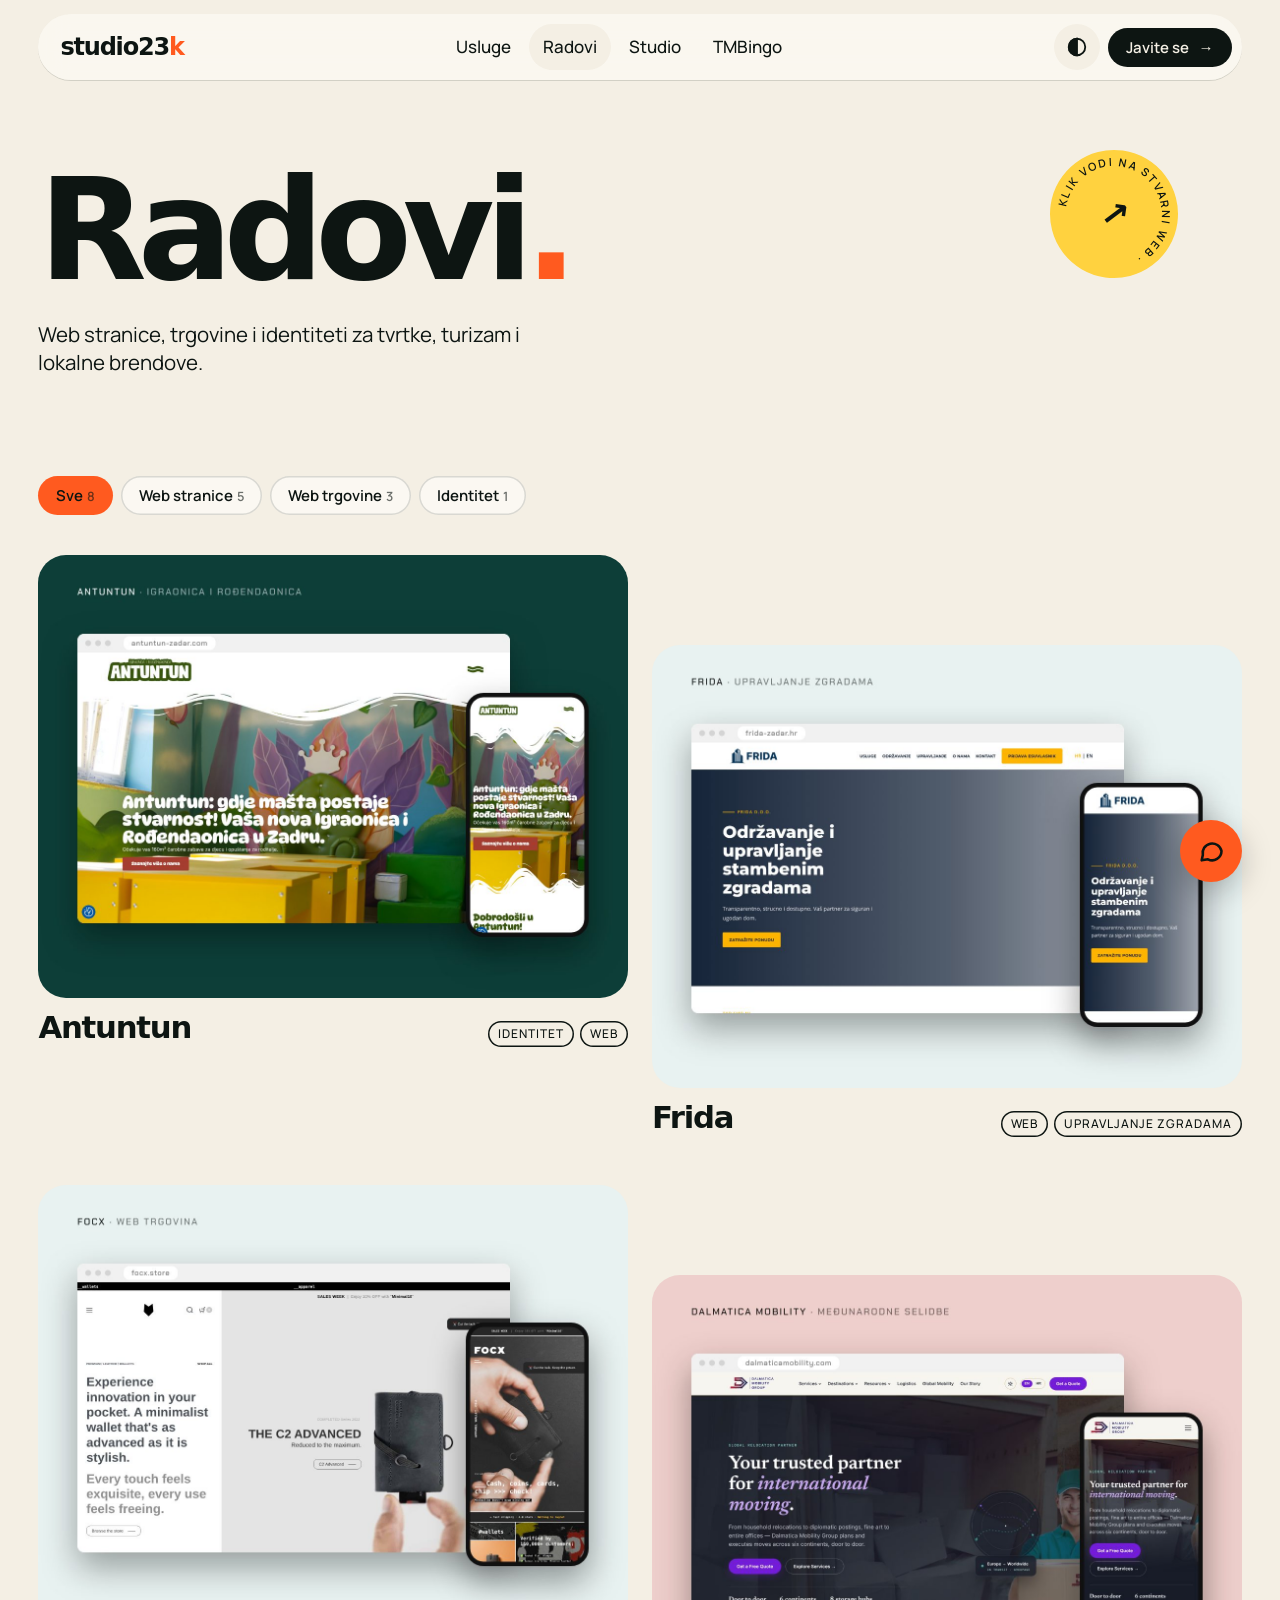
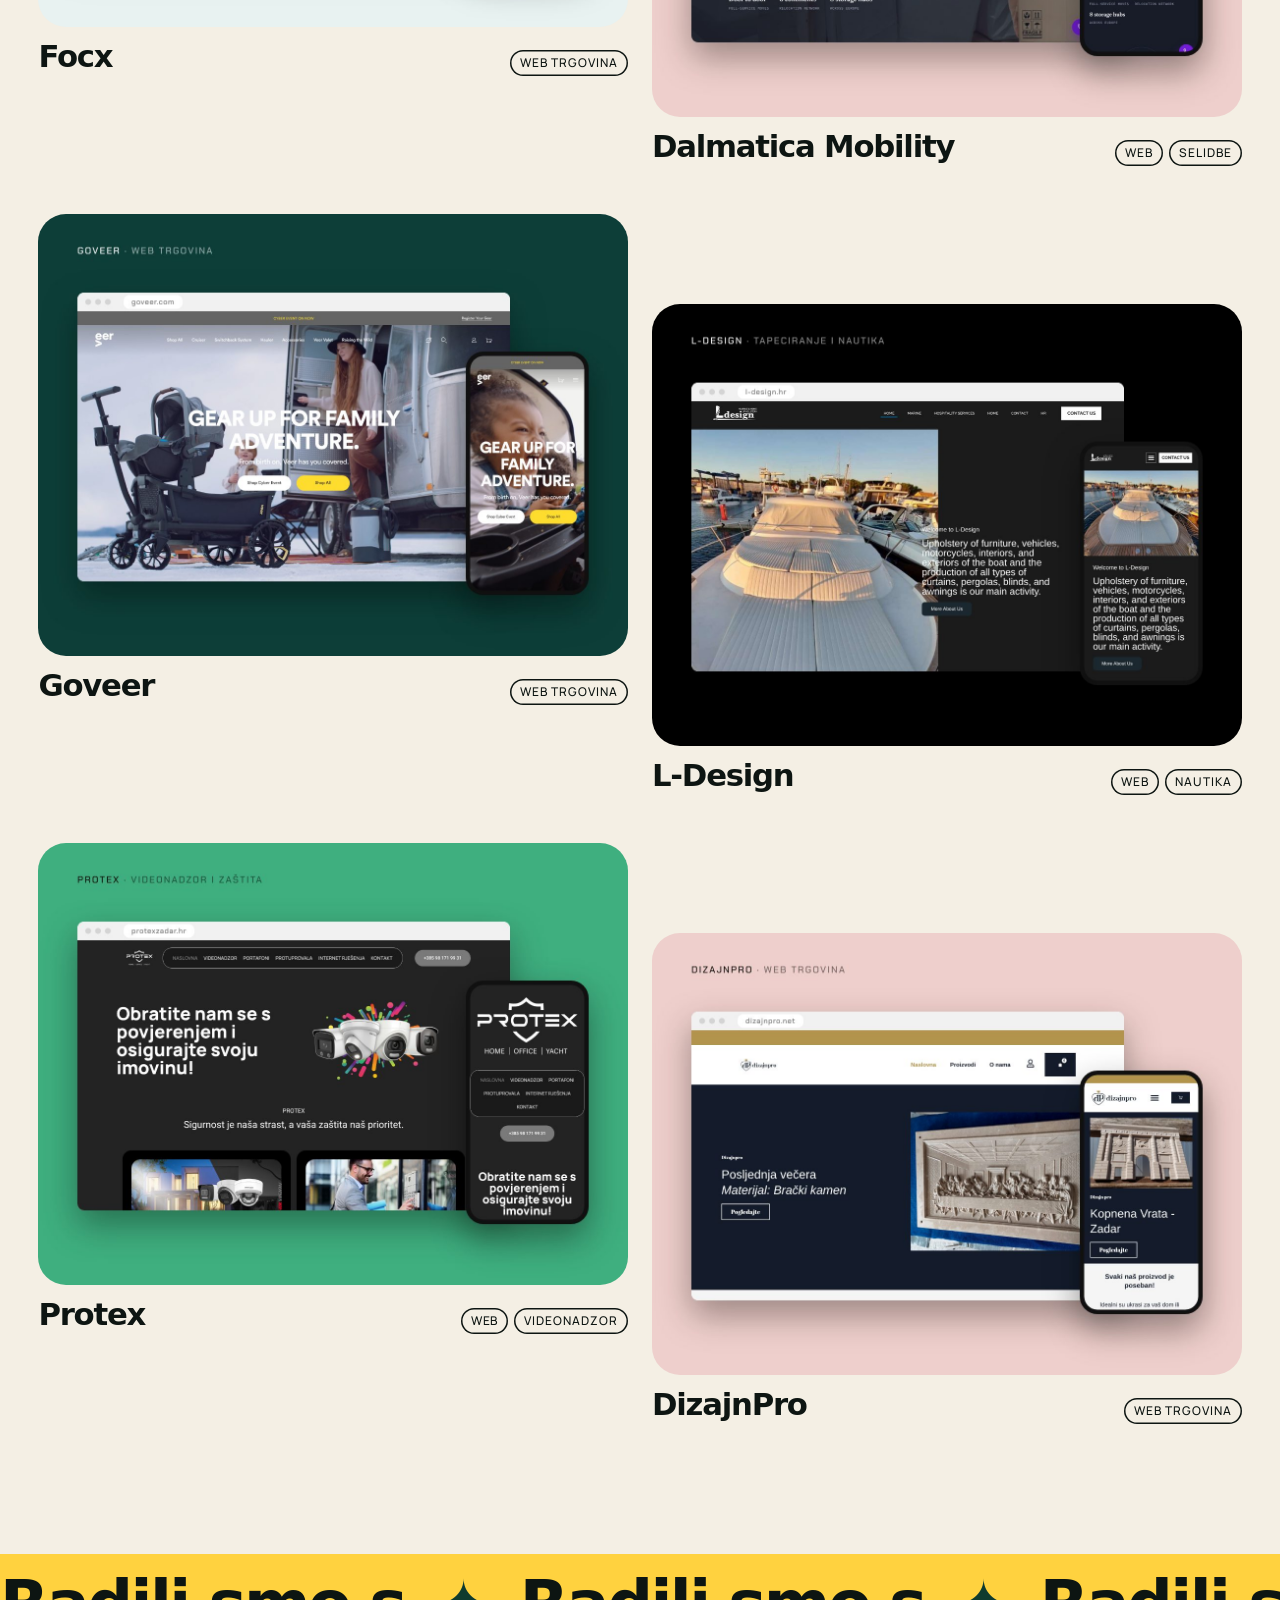
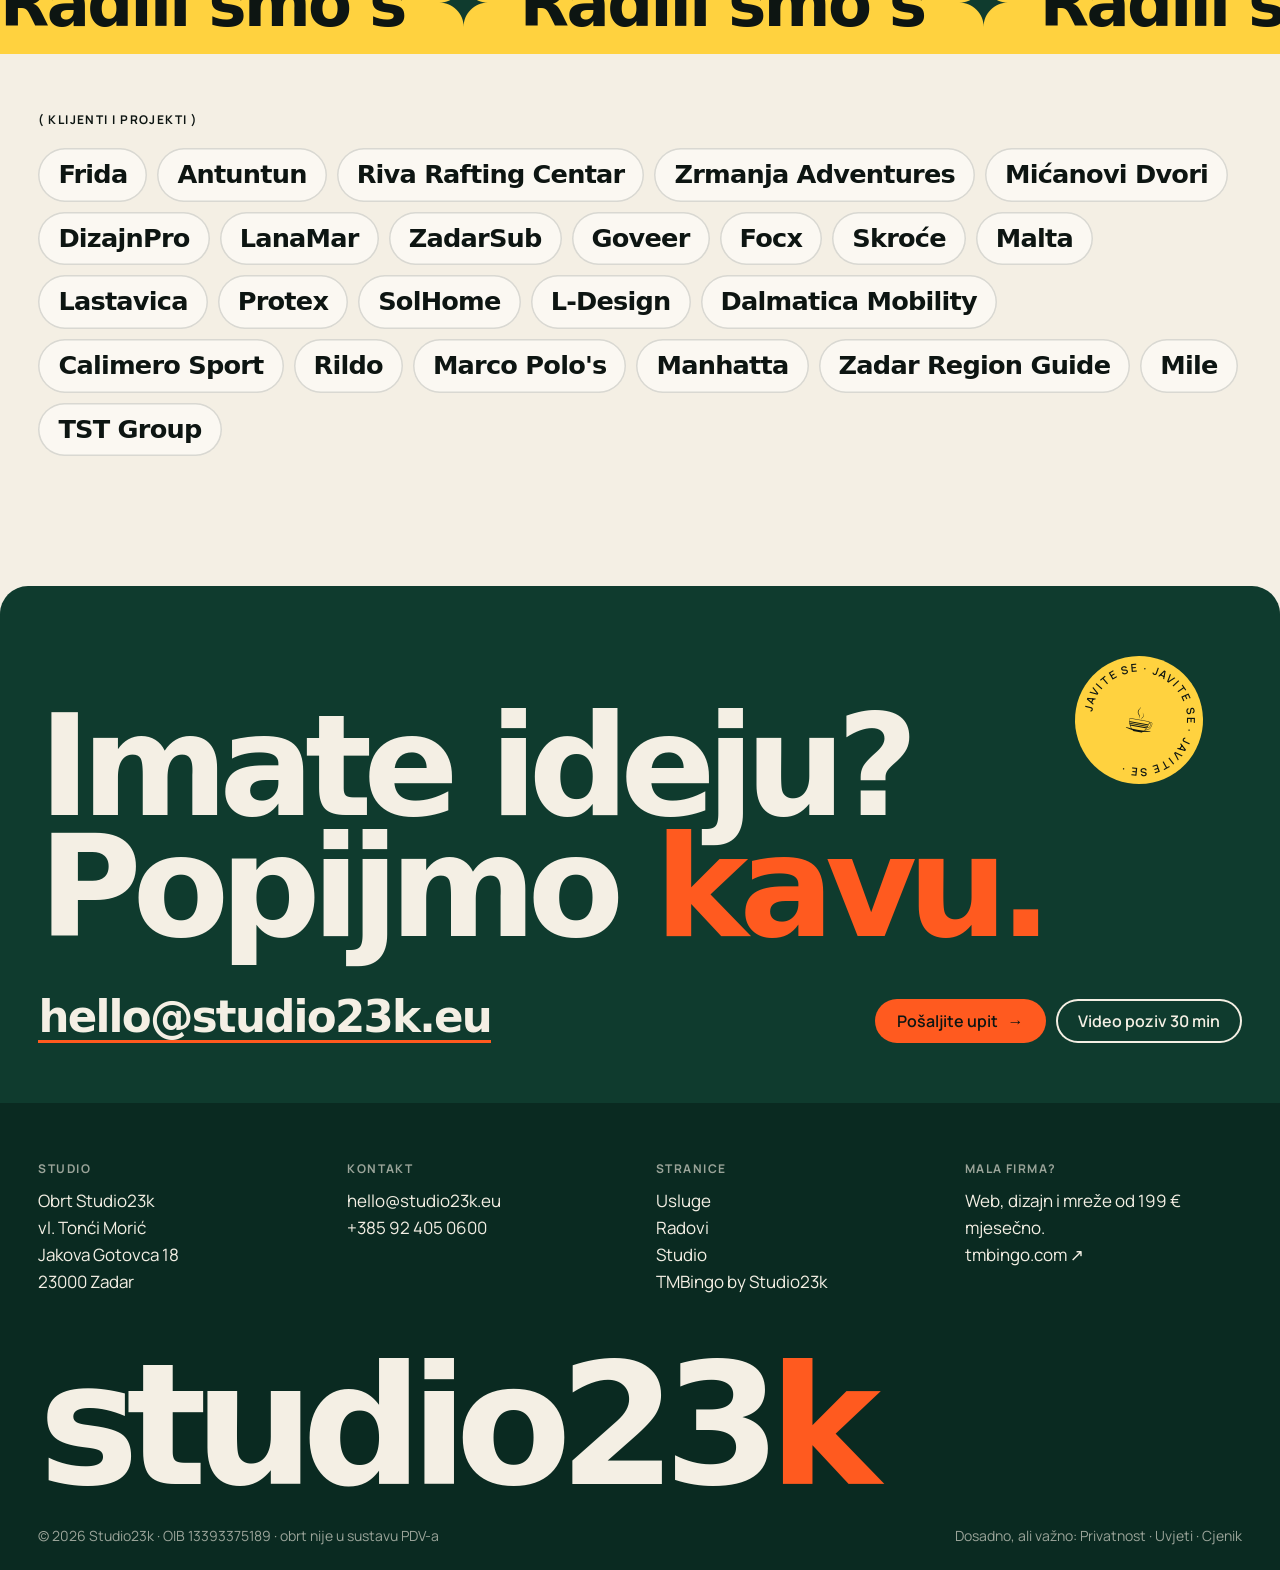
==== radovi/index.html @ f8e04850 "Uvodna zavjesa, svijetla/tamna tema, filteri radova, razigrani pravni linkovi Co-Authored-By: Claude" ====
<!doctype html>
<html lang="hr">
<head>
<meta charset="utf-8">
<meta name="viewport" content="width=device-width, initial-scale=1, viewport-fit=cover">
<title>Radovi · Studio23k, Zadar</title>
<meta name="description" content="Odabrani radovi Studio23k: web stranice, web trgovine i vizualni identiteti za tvrtke i turizam u Zadru i Hrvatskoj.">
<meta name="theme-color" content="#f4efe4">
<link rel="canonical" href="https://studio23k.eu/radovi/">
<meta property="og:type" content="website">
<meta property="og:locale" content="hr_HR">
<meta property="og:site_name" content="Studio23k">
<meta property="og:url" content="https://studio23k.eu/radovi/">
<meta property="og:title" content="Radovi · Studio23k, Zadar">
<meta property="og:description" content="Odabrani radovi Studio23k: web stranice, web trgovine i vizualni identiteti za tvrtke i turizam u Zadru i Hrvatskoj.">
<meta property="og:image" content="https://studio23k.eu/assets/og-image.jpg">
<meta name="twitter:card" content="summary_large_image">
<link rel="icon" type="image/png" href="/assets/favicon.png">
<link rel="apple-touch-icon" href="/assets/apple-touch-icon.png">
<link rel="stylesheet" href="/assets/fonts/fonts.css">
<link rel="stylesheet" href="/assets/studio.css?v=4">
<script>(function(){var d=document.documentElement;try{var s=localStorage.getItem('s23k-tema');if(s)d.dataset.theme=s;if(sessionStorage.getItem('s23k-pre'))d.classList.add('no-pre');sessionStorage.setItem('s23k-pre','1')}catch(e){}})();</script>
<script type="application/ld+json">
{
 "@context": "https://schema.org",
 "@type": "ProfessionalService",
 "@id": "https://studio23k.eu/#studio",
 "name": "Studio23k",
 "slogan": "Kreiramo doživljaj",
 "description": "Kreativni i digitalni studio iz Zadra za veće projekte: web platforme i trgovine po mjeri, web aplikacije, brend identitet, foto i video te kampanje. Paket za male firme je TMBingo by Studio23k.",
 "url": "https://studio23k.eu/",
 "logo": "https://studio23k.eu/assets/apple-touch-icon.png",
 "image": "https://studio23k.eu/assets/og-image.jpg",
 "email": "hello@studio23k.eu",
 "telephone": "+385 92 405 0600",
 "taxID": "13393375189",
 "address": {
  "@type": "PostalAddress",
  "streetAddress": "Jakova Gotovca 18",
  "postalCode": "23000",
  "addressLocality": "Zadar",
  "addressRegion": "Zadarska županija",
  "addressCountry": "HR"
 },
 "areaServed": [
  {
   "@type": "City",
   "name": "Zadar"
  },
  {
   "@type": "Country",
   "name": "Hrvatska"
  }
 ],
 "founder": {
  "@type": "Person",
  "name": "Tonći Morić",
  "jobTitle": "Dizajner i programer"
 },
 "subOrganization": {
  "@type": "ProfessionalService",
  "@id": "https://tmbingo.com/#posao",
  "name": "TMBingo",
  "url": "https://tmbingo.com/"
 },
 "knowsAbout": [
  "izrada web stranica",
  "web trgovine",
  "web aplikacije",
  "brend identitet",
  "grafički dizajn",
  "fotografija proizvoda",
  "video produkcija",
  "SEO",
  "održavanje web stranica"
 ]
}
</script>
</head>
<body>
<div class="pre" id="pre" aria-hidden="true"><i></i><b>studio23<span>k</span></b><i></i></div>
<div class="cur" aria-hidden="true"></div>
<header class="nav">
  <a class="logo" href="/" aria-label="Studio23k, naslovna">studio23<b>k</b></a>
  <nav aria-label="Glavna navigacija"><ul><li><a href="/#usluge">Usluge</a></li><li><a href="/radovi/" aria-current="page">Radovi</a></li><li><a href="/#studio">Studio</a></li><li><a href="/tmbingo/" class="tmb">TMBingo</a></li></ul></nav>
  <div class="end">
    <button class="theme" type="button" id="theme" aria-label="Svijetla ili tamna tema" title="Svijetla / tamna tema"><svg viewBox="0 0 24 24" fill="none" stroke="currentColor" stroke-width="2"><circle cx="12" cy="12" r="9"/><path d="M12 3a9 9 0 0 0 0 18z" fill="currentColor"/></svg></button>
    <a class="pill" href="/#kontakt">Javite se <span class="ar">→</span></a>
    <button class="burger open-menu" type="button" aria-label="Otvori izbornik"><span><i></i><i></i></span></button>
  </div>
</header>
<div class="menu" id="menu" aria-hidden="true">
  <div class="row"><a class="logo" href="/">studio23<b>k</b></a><button class="close" type="button" id="closeMenu">Zatvori</button></div>
  <nav class="links" aria-label="Izbornik"><a href="/#usluge">Usluge</a><a href="/radovi/">Radovi</a><a href="/#studio">Studio</a><a href="/tmbingo/" class="tmb">TMBingo</a><a href="/#kontakt">Kontakt</a></nav>
  <div class="row tag"><span>hello@studio23k.eu</span><span class="dim">Zadar</span></div>
</div>

<main>
<section class="phead">
  <div class="stk round s6" style="rotate:8deg" aria-hidden="true"><svg viewBox="0 0 128 128"><defs><path id="cs6" d="M64,64 m-48,0 a48,48 0 1,1 96,0 a48,48 0 1,1 -96,0"/></defs><text><textPath href="#cs6">klik vodi na stvarni web · </textPath></text></svg><b>↗</b></div>
  <h1>Radovi<span class="o">.</span></h1>
  <p>Web stranice, trgovine i identiteti za tvrtke, turizam i lokalne brendove.</p>
</section>
<section class="work" style="padding-top:20px">
  <div class="filt" role="group" aria-label="Filtriraj radove">
    <button type="button" data-f="" aria-pressed="true">Sve<span>8</span></button>
    <button type="button" data-f="web" aria-pressed="false">Web stranice<span>5</span></button>
    <button type="button" data-f="trgovina" aria-pressed="false">Web trgovine<span>3</span></button>
    <button type="button" data-f="identitet" aria-pressed="false">Identitet<span>1</span></button>
  </div>
  <ul class="grid2" id="radoviGrid">
      <li class="rv" data-cat="identitet web"><a href="https://antuntun-zadar.com/" target="_blank" rel="noopener" data-cur="Pogledaj"><span class="thumb"><img src="/assets/radovi/antuntun.jpg" alt="Web stranica Antuntun na laptopu i mobitelu" width="1200" height="900" loading="lazy"><span class="go">↗</span></span><span class="cap"><h3>Antuntun</h3><span class="chips"><span>Identitet</span><span>Web</span></span></span></a></li>
      <li class="rv" data-cat="web"><a href="https://frida-zadar.hr/" target="_blank" rel="noopener" data-cur="Pogledaj"><span class="thumb"><img src="/assets/radovi/frida.jpg" alt="Web stranica Frida na laptopu i mobitelu" width="1200" height="900" loading="lazy"><span class="go">↗</span></span><span class="cap"><h3>Frida</h3><span class="chips"><span>Web</span><span>Upravljanje zgradama</span></span></span></a></li>
      <li class="rv" data-cat="trgovina"><a href="https://focx.store/" target="_blank" rel="noopener" data-cur="Pogledaj"><span class="thumb"><img src="/assets/radovi/focx.jpg" alt="Web stranica Focx na laptopu i mobitelu" width="1200" height="900" loading="lazy"><span class="go">↗</span></span><span class="cap"><h3>Focx</h3><span class="chips"><span>Web trgovina</span></span></span></a></li>
      <li class="rv" data-cat="web"><a href="https://dalmaticamobility.com/" target="_blank" rel="noopener" data-cur="Pogledaj"><span class="thumb"><img src="/assets/radovi/dalmatica.jpg" alt="Web stranica Dalmatica Mobility na laptopu i mobitelu" width="1200" height="900" loading="lazy"><span class="go">↗</span></span><span class="cap"><h3>Dalmatica Mobility</h3><span class="chips"><span>Web</span><span>Selidbe</span></span></span></a></li>
      <li class="rv" data-cat="trgovina"><a href="https://goveer.com/" target="_blank" rel="noopener" data-cur="Pogledaj"><span class="thumb"><img src="/assets/radovi/goveer.jpg" alt="Web stranica Goveer na laptopu i mobitelu" width="1200" height="900" loading="lazy"><span class="go">↗</span></span><span class="cap"><h3>Goveer</h3><span class="chips"><span>Web trgovina</span></span></span></a></li>
      <li class="rv" data-cat="web"><a href="https://l-design.hr/en/" target="_blank" rel="noopener" data-cur="Pogledaj"><span class="thumb"><img src="/assets/radovi/ldesign.jpg" alt="Web stranica L-Design na laptopu i mobitelu" width="1200" height="900" loading="lazy"><span class="go">↗</span></span><span class="cap"><h3>L-Design</h3><span class="chips"><span>Web</span><span>Nautika</span></span></span></a></li>
      <li class="rv" data-cat="web"><a href="https://protexzadar.hr/" target="_blank" rel="noopener" data-cur="Pogledaj"><span class="thumb"><img src="/assets/radovi/protex.jpg" alt="Web stranica Protex na laptopu i mobitelu" width="1200" height="900" loading="lazy"><span class="go">↗</span></span><span class="cap"><h3>Protex</h3><span class="chips"><span>Web</span><span>Videonadzor</span></span></span></a></li>
      <li class="rv" data-cat="trgovina"><a href="https://dizajnpro.net/" target="_blank" rel="noopener" data-cur="Pogledaj"><span class="thumb"><img src="/assets/radovi/dizajnpro.jpg" alt="Web stranica DizajnPro na laptopu i mobitelu" width="1200" height="900" loading="lazy"><span class="go">↗</span></span><span class="cap"><h3>DizajnPro</h3><span class="chips"><span>Web trgovina</span></span></span></a></li>
  </ul>
</section>
<div class="mq s rev" aria-hidden="true"><div class="tr"><span>Radili smo s<i>✦</i></span><span>Radili smo s<i>✦</i></span><span>Radili smo s<i>✦</i></span><span>Radili smo s<i>✦</i></span><span>Radili smo s<i>✦</i></span><span>Radili smo s<i>✦</i></span><span>Radili smo s<i>✦</i></span><span>Radili smo s<i>✦</i></span></div></div>
<section class="cl"><span class="tag" style="padding-top:60px">( Klijenti i projekti )</span><div class="cloud rv"><span>Frida</span><span>Antuntun</span><span>Riva Rafting Centar</span><span>Zrmanja Adventures</span><span>Mićanovi Dvori</span><span>DizajnPro</span><span>LanaMar</span><span>ZadarSub</span><span>Goveer</span><span>Focx</span><span>Skroće</span><span>Malta</span><span>Lastavica</span><span>Protex</span><span>SolHome</span><span>L-Design</span><span>Dalmatica Mobility</span><span>Calimero Sport</span><span>Rildo</span><span>Marco Polo's</span><span>Manhatta</span><span>Zadar Region Guide</span><span>Mile</span><span>TST Group</span></div></section>
</main>
<section class="cta" id="kontakt">
  <div class="stk round s9" style="rotate:10deg" aria-hidden="true"><svg viewBox="0 0 128 128"><defs><path id="cs9" d="M64,64 m-48,0 a48,48 0 1,1 96,0 a48,48 0 1,1 -96,0"/></defs><text><textPath href="#cs9">javite se · javite se · javite se · </textPath></text></svg><b>☕</b></div>
  <h2 class="rv">Imate ideju?<br>Popijmo <span class="o">kavu.</span></h2>
  <div class="row rv">
    <a class="mail" href="mailto:hello@studio23k.eu?subject=Upit%20za%20projekt" data-cur="Pišite">hello@studio23k.eu</a>
    <div style="display:flex;gap:10px;flex-wrap:wrap"><a class="pill o" href="mailto:hello@studio23k.eu?subject=Upit%20za%20projekt">Pošaljite upit <span class="ar">→</span></a><a class="pill line" href="https://calendar.app.google/jx4eBT3Tn9bsoiSt9" target="_blank" rel="noopener">Video poziv 30 min</a></div>
  </div>
</section>
<footer class="ft">
  <div><span class="tag">Studio</span><p>Obrt Studio23k<br>vl. Tonći Morić<br>Jakova Gotovca 18<br>23000 Zadar</p></div>
  <div><span class="tag">Kontakt</span><p><a href="mailto:hello@studio23k.eu">hello@studio23k.eu</a><br><a href="tel:+385924050600">+385 92 405 0600</a></p></div>
  <div><span class="tag">Stranice</span><ul><li><a href="/#usluge">Usluge</a></li><li><a href="/radovi/">Radovi</a></li><li><a href="/#studio">Studio</a></li><li><a class="g" href="/tmbingo/">TMBingo by Studio23k</a></li></ul></div>
  <div><span class="tag">Mala firma?</span><p>Web, dizajn i mreže od 199 € mjesečno.<br><a class="g" href="https://tmbingo.com/" target="_blank" rel="noopener">tmbingo.com ↗</a></p></div>
  <p class="big" aria-hidden="true">studio23<b>k</b></p>
  <div class="bottom"><span>© 2026 Studio23k · OIB 13393375189 · obrt nije u sustavu PDV-a</span><span>Dosadno, ali važno: <a href="https://tmbingo.com/privatnost.html">Privatnost</a> · <a href="https://tmbingo.com/uvjeti.html">Uvjeti</a> · <a href="https://tmbingo.com/cjenik/">Cjenik</a></span></div>
</footer>

<div class="chat" id="chat">
  <div class="win" role="dialog" aria-label="Poruka Studio23k">
    <div class="top"><i></i><b>Studio23k</b><span class="dim">· Zadar</span></div>
    <div class="msgs"><p class="msg">Bok! 👋</p><p class="msg">Imate projekt na umu ili vam treba nešto manje za firmu?</p></div>
    <div class="opts"><a href="mailto:hello@studio23k.eu?subject=Upit%20za%20projekt">Imam veći projekt</a><a class="g" href="/tmbingo/">Mala sam firma</a><a href="https://calendar.app.google/jx4eBT3Tn9bsoiSt9" target="_blank" rel="noopener">Dogovorimo poziv</a></div>
  </div>
  <button class="btn" type="button" aria-label="Otvori poruke" aria-expanded="false"><svg viewBox="0 0 24 24" fill="none" stroke="currentColor" stroke-width="2.2" stroke-linecap="round" stroke-linejoin="round"><path d="M21 12a8 8 0 0 1-11.6 7.1L4 20l1-4.6A8 8 0 1 1 21 12z"/></svg></button>
</div>

<script src="/assets/js/lenis.min.js"></script>
<script src="/assets/js/studio.js?v=4" defer></script>
</body>
</html>
---- assets/fonts/fonts.css ----
/* Fontovi su na našem serveru (bez slanja IP adrese Googleu). Izvor: Google Fonts, licenca SIL OFL. */
/* Syne 700 latin-ext */
@font-face {
  font-family: 'Syne';
  font-style: normal;
  font-weight: 700;
  font-display: swap;
  src: url(syne-700-latin-ext.woff2) format('woff2');
  unicode-range: U+0100-02BA, U+02BD-02C5, U+02C7-02CC, U+02CE-02D7, U+02DD-02FF, U+0304, U+0308, U+0329, U+1D00-1DBF, U+1E00-1E9F, U+1EF2-1EFF, U+2020, U+20A0-20AB, U+20AD-20C4, U+2113, U+2C60-2C7F, U+A720-A7FF;
}
/* Syne 700 latin */
@font-face {
  font-family: 'Syne';
  font-style: normal;
  font-weight: 700;
  font-display: swap;
  src: url(syne-700-latin.woff2) format('woff2');
  unicode-range: U+0000-00FF, U+0131, U+0152-0153, U+02BB-02BC, U+02C6, U+02DA, U+02DC, U+0304, U+0308, U+0329, U+2000-206F, U+20AC, U+2122, U+2191, U+2193, U+2212, U+2215, U+FEFF, U+FFFD;
}
/* Syne 800 latin-ext */
@font-face {
  font-family: 'Syne';
  font-style: normal;
  font-weight: 800;
  font-display: swap;
  src: url(syne-700-latin-ext.woff2) format('woff2');
  unicode-range: U+0100-02BA, U+02BD-02C5, U+02C7-02CC, U+02CE-02D7, U+02DD-02FF, U+0304, U+0308, U+0329, U+1D00-1DBF, U+1E00-1E9F, U+1EF2-1EFF, U+2020, U+20A0-20AB, U+20AD-20C4, U+2113, U+2C60-2C7F, U+A720-A7FF;
}
/* Syne 800 latin */
@font-face {
  font-family: 'Syne';
  font-style: normal;
  font-weight: 800;
  font-display: swap;
  src: url(syne-700-latin.woff2) format('woff2');
  unicode-range: U+0000-00FF, U+0131, U+0152-0153, U+02BB-02BC, U+02C6, U+02DA, U+02DC, U+0304, U+0308, U+0329, U+2000-206F, U+20AC, U+2122, U+2191, U+2193, U+2212, U+2215, U+FEFF, U+FFFD;
}
/* Manrope (varijabilni 200-800) latin-ext */
@font-face {
  font-family: 'Manrope';
  font-style: normal;
  font-weight: 200 800;
  font-display: swap;
  src: url(manrope-latin-ext-wght-normal.woff2) format('woff2-variations');
  unicode-range: U+0100-02BA, U+02BD-02C5, U+02C7-02CC, U+02CE-02D7, U+02DD-02FF, U+0304, U+0308, U+0329, U+1D00-1DBF, U+1E00-1E9F, U+1EF2-1EFF, U+2020, U+20A0-20AB, U+20AD-20C4, U+2113, U+2C60-2C7F, U+A720-A7FF;
}
/* Manrope (varijabilni 200-800) latin */
@font-face {
  font-family: 'Manrope';
  font-style: normal;
  font-weight: 200 800;
  font-display: swap;
  src: url(manrope-latin-wght-normal.woff2) format('woff2-variations');
  unicode-range: U+0000-00FF, U+0131, U+0152-0153, U+02BB-02BC, U+02C6, U+02DA, U+02DC, U+0304, U+0308, U+0329, U+2000-206F, U+20AC, U+2122, U+2191, U+2193, U+2212, U+2215, U+FEFF, U+FFFD;
}
---- assets/studio.css ----
/* Studio23k v2: razigrana digitalna agencija. Duboka zelena (borovina) + krem + narančasta, velika Syne tipografija,
   naljepnice, trake koje klize, numerirane kartice, zaobljeni oblici. Zelena TMBingo (#3faf7f) samo za paket. */
:root {
  --deep: #0f3b2e;
  --deep-2: #0a2a21;
  --cream: #f4efe4;
  --paper: #fbf8f2;
  --ink: #0d1512;
  --orange: #ff5a1f;
  --sun: #ffd23f;
  --pink: #ffb3c7;
  --sky: #9ad1ff;
  --green: #3faf7f;
  --mute: rgba(13,21,18,.6);
  --mute-d: rgba(244,239,228,.62);
  --line: rgba(13,21,18,.14);
  --line-d: rgba(244,239,228,.2);
  --r: 28px;
  --body: "Manrope", "Helvetica Neue", Arial, system-ui, sans-serif;
  --tech: "Manrope", "Helvetica Neue", Arial, system-ui, sans-serif;
  --mark: "Syne", "Avenir Next", system-ui, sans-serif;
  --gx: max(16px, env(safe-area-inset-left, 0px), 3vw);
  /* teme: svijetla (zadano) i tamna */
  --bg: var(--cream); --fg: var(--ink); --surface: var(--paper); --navbg: rgba(251,248,242,.86); --em: var(--deep);
}
:root[data-theme="dark"] {
  --bg: #0b1f19; --fg: #f4efe4; --surface: #12352b; --navbg: rgba(18,53,43,.88); --em: var(--orange);
  --line: rgba(244,239,228,.16); --mute: rgba(244,239,228,.66);
  color-scheme: dark;
}
* { box-sizing: border-box; }
html, body { margin: 0; overflow-x: clip; }
[hidden] { display: none !important; }
html.lenis, html.lenis body { height: auto; }
.lenis.lenis-smooth { scroll-behavior: auto !important; }
body { background: var(--bg); color: var(--fg); transition: background .4s, color .4s; font: 400 17px/1.5 var(--body); overflow-x: hidden; }
a { color: inherit; text-decoration: none; }
h1, h2, h3, p, ul, ol, figure { margin: 0; padding: 0; }
ul, ol { list-style: none; }
img, video { display: block; max-width: 100%; }
:focus-visible { outline: 3px solid var(--orange); outline-offset: 3px; border-radius: 6px; }
.wrap { padding-inline: var(--gx); }
.tag { font: 700 12px/1 var(--tech); letter-spacing: .12em; text-transform: uppercase; }
.dim { opacity: .62; }

/* Buttons: pill */
.pill { display: inline-flex; align-items: center; gap: 10px; padding: 14px 22px; border-radius: 999px; font: 600 16px/1 var(--body); background: var(--fg); color: var(--bg); border: 0; cursor: pointer; transition: transform .25s cubic-bezier(.3,1.6,.5,1), background .2s; }
.pill:hover { transform: translateY(-2px) rotate(-1.5deg); background: var(--orange); color: var(--ink); }
.pill.o { background: var(--orange); color: var(--ink); }
.pill.o:hover { background: var(--sun); }
.pill.line { background: transparent; color: inherit; box-shadow: inset 0 0 0 2px currentColor; }
.pill.line:hover { background: var(--sun); color: var(--ink); box-shadow: none; }
.pill.g { background: var(--green); color: var(--ink); }
.pill .ar { transition: transform .25s; } .pill:hover .ar { transform: translateX(4px); }

/* Header */
.nav { position: fixed; z-index: 50; top: 14px; left: var(--gx); right: var(--gx); display: flex; align-items: center; justify-content: space-between; gap: 16px; padding: 10px 10px 10px 22px; border-radius: 999px; background: var(--navbg); backdrop-filter: blur(14px); -webkit-backdrop-filter: blur(14px); box-shadow: 0 1px 0 var(--line); transition: transform .4s cubic-bezier(.2,.8,.2,1); }
.nav.hide { transform: translateY(-140%); }
.logo { font: 800 24px/1 var(--mark); letter-spacing: -.05em; display: inline-flex; align-items: baseline; }
.logo b { color: var(--orange); font-weight: 800; }
.nav ul { display: flex; gap: 4px; }
.nav ul a { display: block; padding: 10px 14px; border-radius: 999px; font-weight: 500; transition: background .2s; }
.nav ul a:hover, .nav ul a[aria-current] { background: var(--bg); }
.nav ul a.tmb:hover { background: var(--green); }
.nav .pill { padding: 12px 18px; font-size: 15px; }
.burger { display: none; width: 46px; height: 46px; border-radius: 50%; border: 0; background: var(--fg); color: var(--bg); cursor: pointer; place-items: center; }
.burger span { width: 18px; height: 10px; display: grid; align-content: space-between; }
.burger i { display: block; height: 2px; background: currentColor; border-radius: 2px; }
@media (max-width: 900px) { .nav ul, .nav .pill { display: none; } .burger { display: grid; } }
.menu { position: fixed; inset: 0; z-index: 80; background: var(--deep); color: var(--cream); display: grid; grid-template-rows: auto 1fr auto; padding: 24px var(--gx); clip-path: circle(0% at calc(100% - 40px) 40px); transition: clip-path .7s cubic-bezier(.77,0,.18,1); }
.menu.open { clip-path: circle(150% at calc(100% - 40px) 40px); }
.menu .row { display: flex; justify-content: space-between; align-items: center; }
.menu .close { background: var(--cream); color: var(--ink); border: 0; border-radius: 999px; padding: 12px 18px; font: 600 15px/1 var(--body); cursor: pointer; }
.menu .links { align-self: center; display: grid; gap: 6px; }
.menu .links a { font: 800 clamp(44px, 11vw, 110px)/.95 var(--mark); letter-spacing: -.05em; }
.menu .links a:hover { color: var(--orange); }
.menu .links a.tmb:hover { color: var(--green); }

/* Hero */
.hero { position: relative; min-height: 100svh; padding: 130px var(--gx) 40px; display: grid; align-content: center; overflow: hidden; }
.hero h1 { position: relative; z-index: 2; font: 800 clamp(40px, 12.4vw, 220px)/.86 var(--mark); letter-spacing: -.065em; }
.hero h1 .l { display: block; overflow: hidden; padding-bottom: .04em; }
.hero h1 .l > span { display: inline-block; transform: translateY(105%); animation: up 1s cubic-bezier(.2,.8,.2,1) forwards; }
.hero h1 .l:nth-child(2) > span { animation-delay: .12s; }
.hero h1 .o { color: var(--orange); }
.hero h1 em { font-style: normal; display: inline-block; padding: 0 .12em; border-radius: .35em; background: var(--em); color: var(--cream); transform: rotate(-2deg); }
@keyframes up { to { transform: none; } }
.hero .sub { position: relative; z-index: 2; margin-top: 36px; display: flex; flex-wrap: wrap; gap: 20px 48px; align-items: end; }
.hero .sub p { font-size: clamp(18px, 1.6vw, 24px); line-height: 1.35; max-width: 34ch; }
.hero .sub .acts { display: flex; gap: 10px; flex-wrap: wrap; }
.float { position: absolute; z-index: 1; border-radius: 22px; overflow: hidden; box-shadow: 0 20px 50px rgba(13,21,18,.18); will-change: transform; }
.float img { width: 100%; height: 100%; object-fit: cover; }
.f1 { width: clamp(150px, 17vw, 270px); aspect-ratio: 4/3; top: 15%; right: 8%; rotate: 6deg; }
.f2 { width: clamp(120px, 12vw, 200px); aspect-ratio: 4/3; top: 9%; left: 40%; rotate: -5deg; }
.f3 { width: clamp(130px, 14vw, 230px); aspect-ratio: 4/3; bottom: 4%; right: 3%; rotate: -3deg; }
@media (max-width: 900px) { .f1 { top: 11%; right: -30px; } .f2 { display: none; } .f3 { display: none; } }
.scroll { position: absolute; z-index: 2; left: var(--gx); bottom: 22px; }

/* Stickers */
.stk { position: absolute; z-index: 3; display: inline-grid; place-items: center; text-align: center; font: 700 15px/1.05 var(--mark); letter-spacing: -.02em; color: var(--ink); user-select: none; cursor: grab; transition: rotate .3s cubic-bezier(.3,1.6,.5,1); }
.stk:hover { rotate: 0deg !important; }
.stk.round { width: 128px; height: 128px; border-radius: 50%; background: var(--sun); rotate: -12deg; }
.stk.round svg { position: absolute; inset: 0; width: 100%; height: 100%; animation: spin 14s linear infinite; }
.stk.round svg text { font: 600 11px var(--tech); letter-spacing: .18em; text-transform: uppercase; fill: var(--ink); }
.stk.round b { font: 800 34px/1 var(--mark); letter-spacing: -.06em; }
.stk.tape { padding: 12px 18px; background: var(--pink); border-radius: 12px; rotate: 7deg; box-shadow: 0 6px 0 rgba(13,21,18,.12); }
.stk.star { width: 116px; height: 116px; background: var(--orange); clip-path: polygon(50% 0, 61% 18%, 82% 10%, 82% 32%, 100% 40%, 88% 57%, 98% 77%, 77% 80%, 70% 100%, 52% 88%, 33% 100%, 25% 80%, 3% 78%, 12% 58%, 0 40%, 17% 31%, 17% 10%, 39% 17%); rotate: 10deg; font-size: 14px; padding: 18px; }
@keyframes spin { to { transform: rotate(360deg); } }
.s1 { top: 21%; left: 56%; } .s2 { bottom: 30%; left: 48%; } .s3 { top: 18%; left: 6%; }
@media (max-width: 900px) { .stk.round { width: 100px; height: 100px; } .stk.round b { font-size: 26px; } .s1 { top: auto; bottom: 30%; left: auto; right: 16px; } .s2 { display: none; } .s3 { top: 104px; left: auto; right: 24px; } }

/* Marquee */
.mq { display: block; overflow: hidden; white-space: nowrap; padding-block: 18px; background: var(--ink); color: var(--cream); }
.mq.o { background: var(--orange); color: var(--ink); rotate: -1.5deg; margin-block: -8px; position: relative; z-index: 4; width: 104%; margin-left: -2%; }
.mq.s { background: var(--sun); color: var(--ink); }
.mq .tr { display: inline-flex; gap: 0; animation: mq 26s linear infinite; }
.mq.rev .tr { animation-direction: reverse; }
.mq span { font: 800 clamp(34px, 5vw, 72px)/1 var(--mark); letter-spacing: -.04em; padding-right: .5em; }
.mq span i { font-style: normal; color: var(--orange); padding-left: .5em; }
.mq.o span i, .mq.s span i { color: var(--deep); }
.mq a:hover span { opacity: .8; }
@keyframes mq { to { transform: translateX(-50%); } }

/* Statement */
.stmt { padding: 140px var(--gx); display: grid; grid-template-columns: 1fr 2.2fr; gap: 40px; }
.stmt h2 { font: 700 clamp(30px, 3.8vw, 58px)/1.06 var(--mark); letter-spacing: -.045em; text-wrap: balance; }
.stmt h2 .hl { color: var(--ink); background: linear-gradient(transparent 58%, var(--sun) 58%, var(--sun) 92%, transparent 92%); }
.stmt .ps { grid-column: 2; display: grid; grid-template-columns: 1fr 1fr; gap: 28px; color: var(--mute); max-width: 900px; }
@media (max-width: 900px) { .stmt { grid-template-columns: 1fr; padding-block: 90px; } .stmt .ps { grid-column: 1; grid-template-columns: 1fr; } }

/* Numbered cards (horizontal) */
.deck { background: var(--deep); color: var(--cream); padding: 110px 0 120px; border-radius: var(--r) var(--r) 0 0; }
.deck .hd { padding-inline: var(--gx); display: flex; justify-content: space-between; align-items: end; gap: 20px; margin-bottom: 44px; flex-wrap: wrap; }
.deck .hd h2 { font: 800 clamp(40px, 6vw, 96px)/.9 var(--mark); letter-spacing: -.055em; }
.deck .hd p { color: var(--mute-d); max-width: 32ch; }
.cards { display: flex; gap: 16px; overflow-x: auto; scroll-snap-type: x mandatory; padding: 6px var(--gx) 24px; scrollbar-width: none; cursor: grab; }
.cards::-webkit-scrollbar { display: none; }
.card { flex: 0 0 clamp(260px, 27vw, 380px); min-height: 430px; scroll-snap-align: start; border-radius: var(--r); padding: 24px; display: grid; grid-template-rows: auto 1fr auto; gap: 18px; color: var(--ink); transition: transform .35s cubic-bezier(.3,1.6,.5,1); }
.card:hover { transform: translateY(-6px) rotate(-1deg); }
.card:nth-child(6n+1) { background: var(--cream); } .card:nth-child(6n+2) { background: var(--sun); } .card:nth-child(6n+3) { background: var(--pink); }
.card:nth-child(6n+4) { background: var(--sky); } .card:nth-child(6n+5) { background: var(--orange); } .card:nth-child(6n+6) { background: #c9f2d8; }
.card .n { display: flex; justify-content: space-between; }
.card b { align-self: center; font: 800 clamp(64px, 7vw, 112px)/.85 var(--mark); letter-spacing: -.06em; }
.card b small { display: block; font-size: clamp(18px, 1.5vw, 24px); overflow-wrap: anywhere; letter-spacing: -.03em; margin-top: 10px; }
.card p { font-size: 18px; line-height: 1.3; font-weight: 500; }

/* Services */
.svc { padding: 130px var(--gx); }
.sec-h { display: flex; justify-content: space-between; align-items: end; gap: 20px; margin-bottom: 56px; flex-wrap: wrap; }
.sec-h h2 { font: 800 clamp(44px, 7vw, 120px)/.88 var(--mark); letter-spacing: -.06em; }
.sec-h h2 .o { color: var(--orange); }
.sec-h p { max-width: 34ch; color: var(--mute); }
.svl { border-top: 2px solid var(--fg); }
.svl li { position: relative; display: grid; grid-template-columns: 70px 1.3fr 1fr 40px; gap: 20px; align-items: center; padding: 26px 0; border-bottom: 2px solid var(--fg); transition: padding .3s, background .3s, color .3s; }
.svl li::before { content: ""; position: absolute; inset: 0; background: var(--deep); transform: scaleY(0); transform-origin: bottom; transition: transform .35s cubic-bezier(.2,.8,.2,1); z-index: -1; border-radius: 18px; }
.svl li:hover { color: var(--cream); padding-inline: 20px; }
.svl li:hover::before { transform: none; }
.svl li { isolation: isolate; }
.svl h3 { font: 700 clamp(26px, 3.2vw, 50px)/1 var(--mark); letter-spacing: -.045em; }
.svl p { color: inherit; opacity: .72; }
.svl .ic { width: 40px; height: 40px; border-radius: 50%; background: var(--orange); display: grid; place-items: center; font-weight: 700; transition: transform .3s; }
.svl li:hover .ic { transform: rotate(-45deg); background: var(--sun); color: var(--ink); }
@media (max-width: 800px) { .svl li { grid-template-columns: 44px 1fr; row-gap: 8px; } .svl p { grid-column: 2; } .svl .ic { display: none; } }

/* Video card */
.reel { padding: 0 var(--gx); }
.reel figure { position: relative; border-radius: var(--r); overflow: hidden; aspect-ratio: 16/8; background: var(--deep); }
.reel video, .reel img { width: 100%; height: 100%; object-fit: cover; }
.reel figcaption { position: absolute; left: 20px; bottom: 20px; color: var(--ink); background: var(--cream); padding: 10px 16px; border-radius: 999px; }
@media (max-width: 700px) { .reel figure { aspect-ratio: 4/5; } }

/* Work */
.work { padding: 130px var(--gx); }
.grid2 { display: grid; grid-template-columns: 1fr 1fr; gap: 48px 24px; }
.grid2 li:nth-child(even) { margin-top: 90px; }
.grid2 a { display: grid; gap: 14px; }
.thumb { position: relative; border-radius: var(--r); overflow: hidden; aspect-ratio: 4/3; background: #ddd; }
.thumb img { width: 100%; height: 100%; object-fit: cover; transition: transform 1s cubic-bezier(.2,.8,.2,1); }
.grid2 a:hover img { transform: scale(1.05); }
.thumb .go { position: absolute; right: 16px; bottom: 16px; width: 64px; height: 64px; border-radius: 50%; background: var(--orange); display: grid; place-items: center; font: 700 24px/1 var(--body); transform: scale(0) rotate(-90deg); transition: transform .4s cubic-bezier(.3,1.6,.5,1); }
.grid2 a:hover .go { transform: none; }
.cap { display: flex; justify-content: space-between; gap: 12px; align-items: baseline; }
.cap h3 { font: 700 clamp(24px, 2.4vw, 36px)/1 var(--mark); letter-spacing: -.04em; }
.chips { display: flex; flex-wrap: wrap; gap: 6px; }
.chips span { font: 500 12px/1 var(--tech); letter-spacing: .08em; text-transform: uppercase; padding: 7px 10px; border-radius: 999px; box-shadow: inset 0 0 0 1.5px currentColor; }
.more { margin-top: 70px; display: flex; justify-content: center; }
@media (max-width: 800px) { .grid2 { grid-template-columns: 1fr; } .grid2 li:nth-child(even) { margin-top: 0; } }

/* Clients cloud */
.cl { padding: 0 var(--gx) 130px; }
.cl .tag { display: block; margin-bottom: 22px; }
.cloud { display: flex; flex-wrap: wrap; gap: 10px; }
.cloud span { font: 700 clamp(18px, 2vw, 28px)/1 var(--mark); letter-spacing: -.03em; padding: 14px 20px; border-radius: 999px; background: var(--surface); box-shadow: inset 0 0 0 1.5px var(--line); transition: transform .3s cubic-bezier(.3,1.6,.5,1), background .2s; }
.cloud span:hover { color: var(--ink); background: var(--sun); transform: rotate(-4deg) scale(1.05); }

/* Two ways */
.ways { padding: 0 var(--gx) 130px; display: grid; grid-template-columns: 1fr 1fr; gap: 16px; }
.way { position: relative; border-radius: var(--r); padding: clamp(24px, 3vw, 44px); min-height: 560px; display: grid; grid-template-rows: auto auto 1fr auto; gap: 22px; overflow: hidden; }
.way.s23 { background: var(--ink); color: var(--cream); }
.way.tmb { background: var(--green); color: var(--ink); }
.way h3 { font: 800 clamp(40px, 4.6vw, 76px)/.9 var(--mark); letter-spacing: -.055em; }
.way ul { display: grid; gap: 8px; align-self: start; }
.way li { display: flex; gap: 10px; font-size: 18px; } .way li::before { content: "✦"; color: var(--orange); }
.way.tmb li::before { color: var(--ink); }
.way .pr { font: 800 clamp(44px, 4vw, 64px)/.9 var(--mark); letter-spacing: -.05em; }
.way .pr small { display: block; font: 500 13px/1.4 var(--tech); letter-spacing: .08em; text-transform: uppercase; margin-top: 10px; opacity: .75; }
.way .acts { display: flex; flex-wrap: wrap; gap: 10px; margin-top: 22px; }
.way .stk { top: 26px; right: 26px; }
@media (max-width: 900px) { .ways { grid-template-columns: 1fr; } .way { min-height: 0; } .way .stk { position: static; justify-self: start; } }

/* FAQ */
.faq { padding: 0 var(--gx) 130px; display: grid; grid-template-columns: 1fr 1.6fr; gap: 40px; }
.faq h2 { font: 800 clamp(40px, 5vw, 80px)/.9 var(--mark); letter-spacing: -.055em; }
.faq details { border-radius: 20px; background: var(--surface); margin-bottom: 10px; box-shadow: inset 0 0 0 1.5px var(--line); }
.faq summary { list-style: none; cursor: pointer; display: flex; justify-content: space-between; gap: 16px; padding: 22px 24px; font: 600 20px/1.25 var(--body); }
.faq summary::-webkit-details-marker { display: none; }
.faq summary::after { content: "+"; flex: none; width: 32px; height: 32px; border-radius: 50%; background: var(--fg); color: var(--bg); display: grid; place-items: center; font: 600 20px/1 var(--body); transition: transform .3s; }
.faq details[open] summary::after { transform: rotate(45deg); background: var(--orange); color: var(--ink); }
.faq details p { padding: 0 24px 24px; color: var(--mute); max-width: 62ch; }
.faq details p a { text-decoration: underline; text-underline-offset: 3px; }
@media (max-width: 900px) { .faq { grid-template-columns: 1fr; } }

/* CTA + footer */
.cta { background: var(--deep); color: var(--cream); padding: 120px var(--gx) 60px; border-radius: var(--r) var(--r) 0 0; position: relative; overflow: hidden; }
.cta h2 { font: 800 clamp(56px, 11vw, 190px)/.86 var(--mark); letter-spacing: -.065em; }
.cta h2 .o { color: var(--orange); }
.cta .row { margin-top: 48px; display: flex; flex-wrap: wrap; gap: 24px 60px; align-items: end; justify-content: space-between; }
.cta .mail { font: 700 clamp(26px, 3.4vw, 52px)/1 var(--mark); letter-spacing: -.04em; border-bottom: 3px solid var(--orange); }
.cta .mail:hover { color: var(--orange); }
.cta .stk { top: 70px; right: 6%; }
@media (max-width: 900px) { .cta .stk { top: 20px; right: 16px; } }
.ft { background: var(--deep-2); color: var(--cream); padding: 60px var(--gx) 24px; display: grid; grid-template-columns: repeat(4, 1fr); gap: 32px; }
.ft .tag { display: block; color: var(--mute-d); margin-bottom: 12px; }
.ft p, .ft li { line-height: 1.6; }
.ft a:hover { color: var(--orange); } .ft a.g:hover { color: var(--green); }
.ft .big { grid-column: 1 / -1; font: 800 13.2vw/.8 var(--mark); letter-spacing: -.075em; white-space: nowrap; overflow: hidden; margin-top: 30px; }
.ft .big b { color: var(--orange); }
.ft .bottom { grid-column: 1 / -1; display: flex; flex-wrap: wrap; gap: 10px 26px; justify-content: space-between; color: var(--mute-d); font-size: 14px; }
@media (max-width: 900px) { .ft { grid-template-columns: 1fr 1fr; } }

/* Chat bubble */
.chat { position: fixed; z-index: 60; right: var(--gx); bottom: 18px; display: grid; justify-items: end; gap: 10px; }
.chat .win { width: min(320px, calc(100vw - 32px)); background: var(--surface); border-radius: 22px; box-shadow: 0 24px 60px rgba(13,21,18,.25); overflow: hidden; transform-origin: bottom right; transition: transform .35s cubic-bezier(.3,1.4,.5,1), opacity .25s; }
.chat:not(.open) .win { transform: scale(.6); opacity: 0; pointer-events: none; }
.chat .top { background: var(--deep); color: var(--cream); padding: 14px 18px; display: flex; align-items: center; gap: 10px; }
.chat .top i { width: 9px; height: 9px; border-radius: 50%; background: #5be38f; box-shadow: 0 0 0 4px rgba(91,227,143,.25); }
.chat .msgs { padding: 16px; display: grid; gap: 8px; }
.chat .msg { justify-self: start; max-width: 85%; background: var(--bg); padding: 10px 14px; border-radius: 16px 16px 16px 4px; font-size: 15px; line-height: 1.35; }
.chat .opts { padding: 0 16px 16px; display: grid; gap: 8px; }
.chat .opts a { justify-self: end; padding: 10px 14px; border-radius: 16px 16px 4px 16px; background: var(--fg); color: var(--bg); font-size: 15px; transition: background .2s; }
.chat .opts a:hover { background: var(--orange); color: var(--ink); }
.chat .opts a.g:hover { background: var(--green); }
.chat .btn { width: 62px; height: 62px; border-radius: 50%; border: 0; background: var(--orange); color: var(--ink); cursor: pointer; display: grid; place-items: center; box-shadow: 0 10px 30px rgba(13,21,18,.25); transition: transform .3s cubic-bezier(.3,1.6,.5,1); }
.chat .btn:hover { transform: scale(1.08) rotate(-8deg); }
.chat .btn svg { width: 28px; height: 28px; }

/* Cursor (desktop) */
.cur { position: fixed; z-index: 90; top: 0; left: 0; width: 14px; height: 14px; margin: -7px 0 0 -7px; border-radius: 50%; background: var(--orange); pointer-events: none; mix-blend-mode: multiply; transition: width .25s, height .25s, margin .25s, background .25s; display: grid; place-items: center; font: 700 12px/1 var(--tech); letter-spacing: .08em; color: var(--ink); }
.cur.big { width: 84px; height: 84px; margin: -42px 0 0 -42px; background: var(--sun); mix-blend-mode: normal; }
@media (hover: none), (max-width: 900px) { .cur { display: none; } }

/* Reveal */
.rv { opacity: 0; transform: translateY(40px); transition: opacity .9s ease, transform .9s cubic-bezier(.2,.8,.2,1); }
.rv.in { opacity: 1; transform: none; }

/* Sub-pages */
.phead { padding: 170px var(--gx) 80px; position: relative; }
.phead h1 { font: 800 clamp(56px, 11vw, 190px)/.86 var(--mark); letter-spacing: -.065em; }
.phead h1 .o { color: var(--orange); } .phead h1 .g { color: var(--green); }
.phead p { margin-top: 30px; font-size: clamp(18px, 1.6vw, 24px); line-height: 1.35; max-width: 44ch; }
.phead .stk { top: 150px; right: 8%; }
@media (max-width: 900px) { .phead { padding-top: 130px; } .phead .stk { top: 96px; right: 16px; } }
.plans { padding: 0 var(--gx) 120px; display: grid; grid-template-columns: repeat(4, 1fr); gap: 14px; }
.plan { border-radius: var(--r); padding: 26px; display: grid; gap: 14px; align-content: start; background: var(--surface); box-shadow: inset 0 0 0 1.5px var(--line); transition: transform .35s cubic-bezier(.3,1.6,.5,1); }
.plan:hover { transform: translateY(-6px) rotate(-1deg); }
.plan.feat { background: var(--green); color: var(--ink); box-shadow: none; }
.plan .amt { font: 800 clamp(40px, 3.5vw, 60px)/.9 var(--mark); letter-spacing: -.055em; white-space: nowrap; }
.plan small { font: 500 12px/1.4 var(--tech); letter-spacing: .08em; text-transform: uppercase; opacity: .7; }
.plan ul { display: grid; gap: 6px; border-top: 1.5px solid var(--line); padding-top: 14px; }
.plan li::before { content: "✦ "; color: var(--orange); } .plan.feat li::before { color: var(--ink); }
.plan .go { margin-top: 8px; font-weight: 600; text-decoration: underline; text-underline-offset: 4px; }
.plans .note { grid-column: 1 / -1; color: var(--mute); font-size: 15px; margin-top: 10px; }
.plans .note a { text-decoration: underline; }
@media (max-width: 1000px) { .plans { grid-template-columns: 1fr 1fr; } }
@media (max-width: 560px) { .plans { grid-template-columns: 1fr; } }
.vs { padding: 0 var(--gx) 130px; display: grid; grid-template-columns: 1fr 1fr; gap: 16px; }
.vs > div { border-radius: var(--r); padding: 30px; }
.vs .a { background: var(--green); } .vs .b { background: var(--ink); color: var(--cream); }
.vs h3 { font: 800 clamp(32px, 3.4vw, 54px)/.9 var(--mark); letter-spacing: -.05em; margin-bottom: 20px; }
.vs dl { margin: 0; display: grid; gap: 14px; }
.vs dt { font: 500 12px/1.4 var(--tech); letter-spacing: .08em; text-transform: uppercase; opacity: .7; }
.vs dd { margin: 2px 0 0; font-size: 18px; }
@media (max-width: 800px) { .vs { grid-template-columns: 1fr; } }

@media (prefers-reduced-motion: reduce) {
  .pre { display: none; }
  .mq .tr, .stk.round svg { animation: none; }
  .hero h1 .l > span { animation: none; transform: none; }
  .rv { opacity: 1; transform: none; transition: none; }
  .menu, .nav, .card, .pill, .stk { transition: none; }
}

/* Tamna tema: sitnice */
:root[data-theme="dark"] .mq:not(.o):not(.s) { background: var(--cream); color: var(--ink); }
:root[data-theme="dark"] .way.s23, :root[data-theme="dark"] .vs .b { background: #050e0b; }
:root[data-theme="dark"] .cur { mix-blend-mode: normal; }
.theme { width: 46px; height: 46px; border-radius: 50%; border: 0; cursor: pointer; background: var(--bg); color: var(--fg); display: grid; place-items: center; transition: transform .4s cubic-bezier(.3,1.6,.5,1); }
.theme:hover { transform: rotate(180deg); }
.theme svg { width: 22px; height: 22px; }
.nav .end { display: flex; gap: 8px; align-items: center; }

/* Uvodna zavjesa */
.pre { position: fixed; inset: 0; z-index: 100; pointer-events: none; }
.pre i { position: absolute; left: 0; right: 0; height: 50.5%; background: var(--deep); transition: transform 1s cubic-bezier(.77,0,.18,1); }
.pre i:first-child { top: 0; } .pre i:last-child { bottom: 0; background: var(--deep-2); }
.pre b { position: absolute; inset: 0; display: flex; align-items: center; justify-content: center; z-index: 2; color: var(--cream); font: 800 clamp(48px, 10vw, 150px)/1 var(--mark); letter-spacing: -.06em; transition: opacity .35s, transform .6s cubic-bezier(.2,.8,.2,1); }
.pre b span { color: var(--orange); }
.pre.out i:first-child { transform: translateY(-101%); } .pre.out i:last-child { transform: translateY(101%); }
.pre.out b { opacity: 0; transform: scale(.92); }
html.no-pre .pre { display: none; }

/* Filteri radova */
.filt { display: flex; flex-wrap: wrap; gap: 8px; margin-bottom: 40px; }
.filt button { font: 600 15px/1 var(--body); padding: 12px 18px; border-radius: 999px; border: 0; cursor: pointer; background: var(--surface); color: var(--fg); box-shadow: inset 0 0 0 1.5px var(--line); transition: background .2s, transform .25s cubic-bezier(.3,1.6,.5,1); }
.filt button:hover { transform: rotate(-3deg); }
.filt button[aria-pressed="true"] { background: var(--orange); color: var(--ink); box-shadow: none; }
.filt button span { opacity: .6; margin-left: 4px; font-size: .85em; }
.grid2.f li { margin-top: 0 !important; }
.grid2 li.out { display: none; }
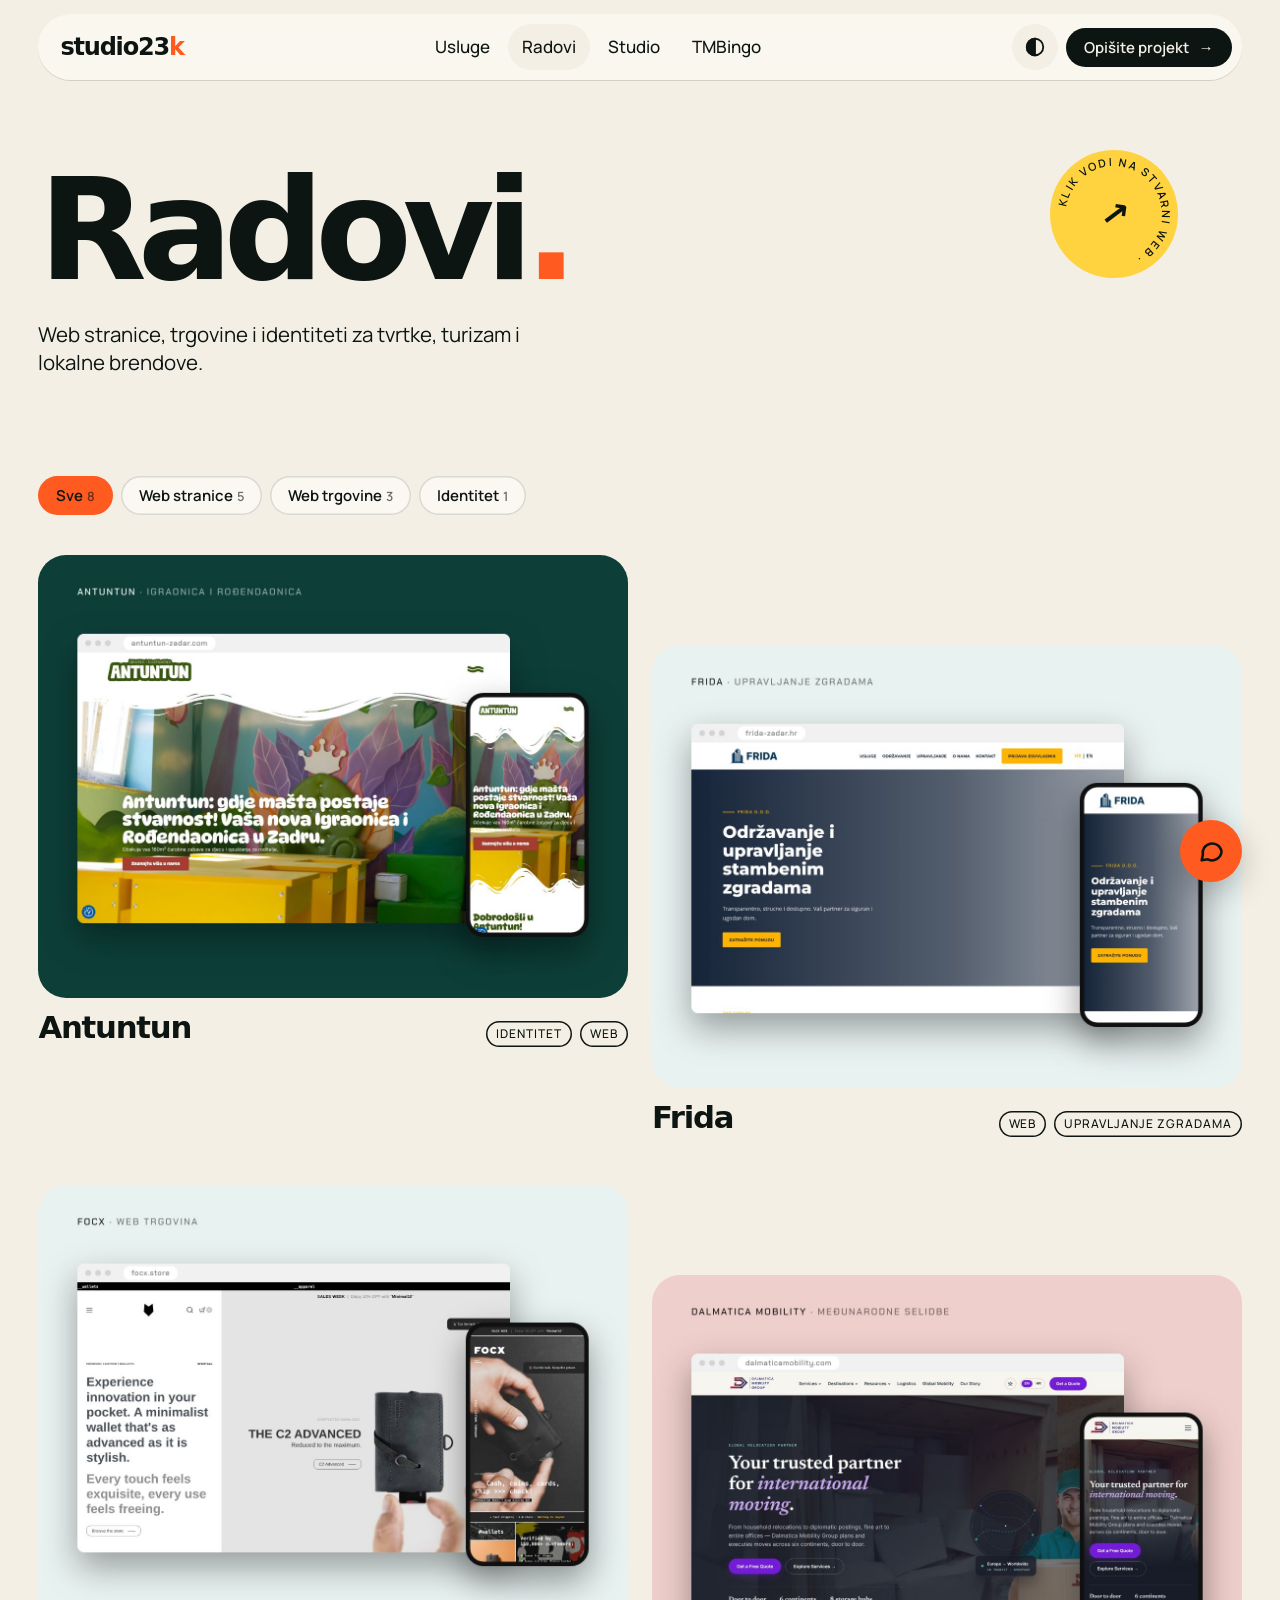
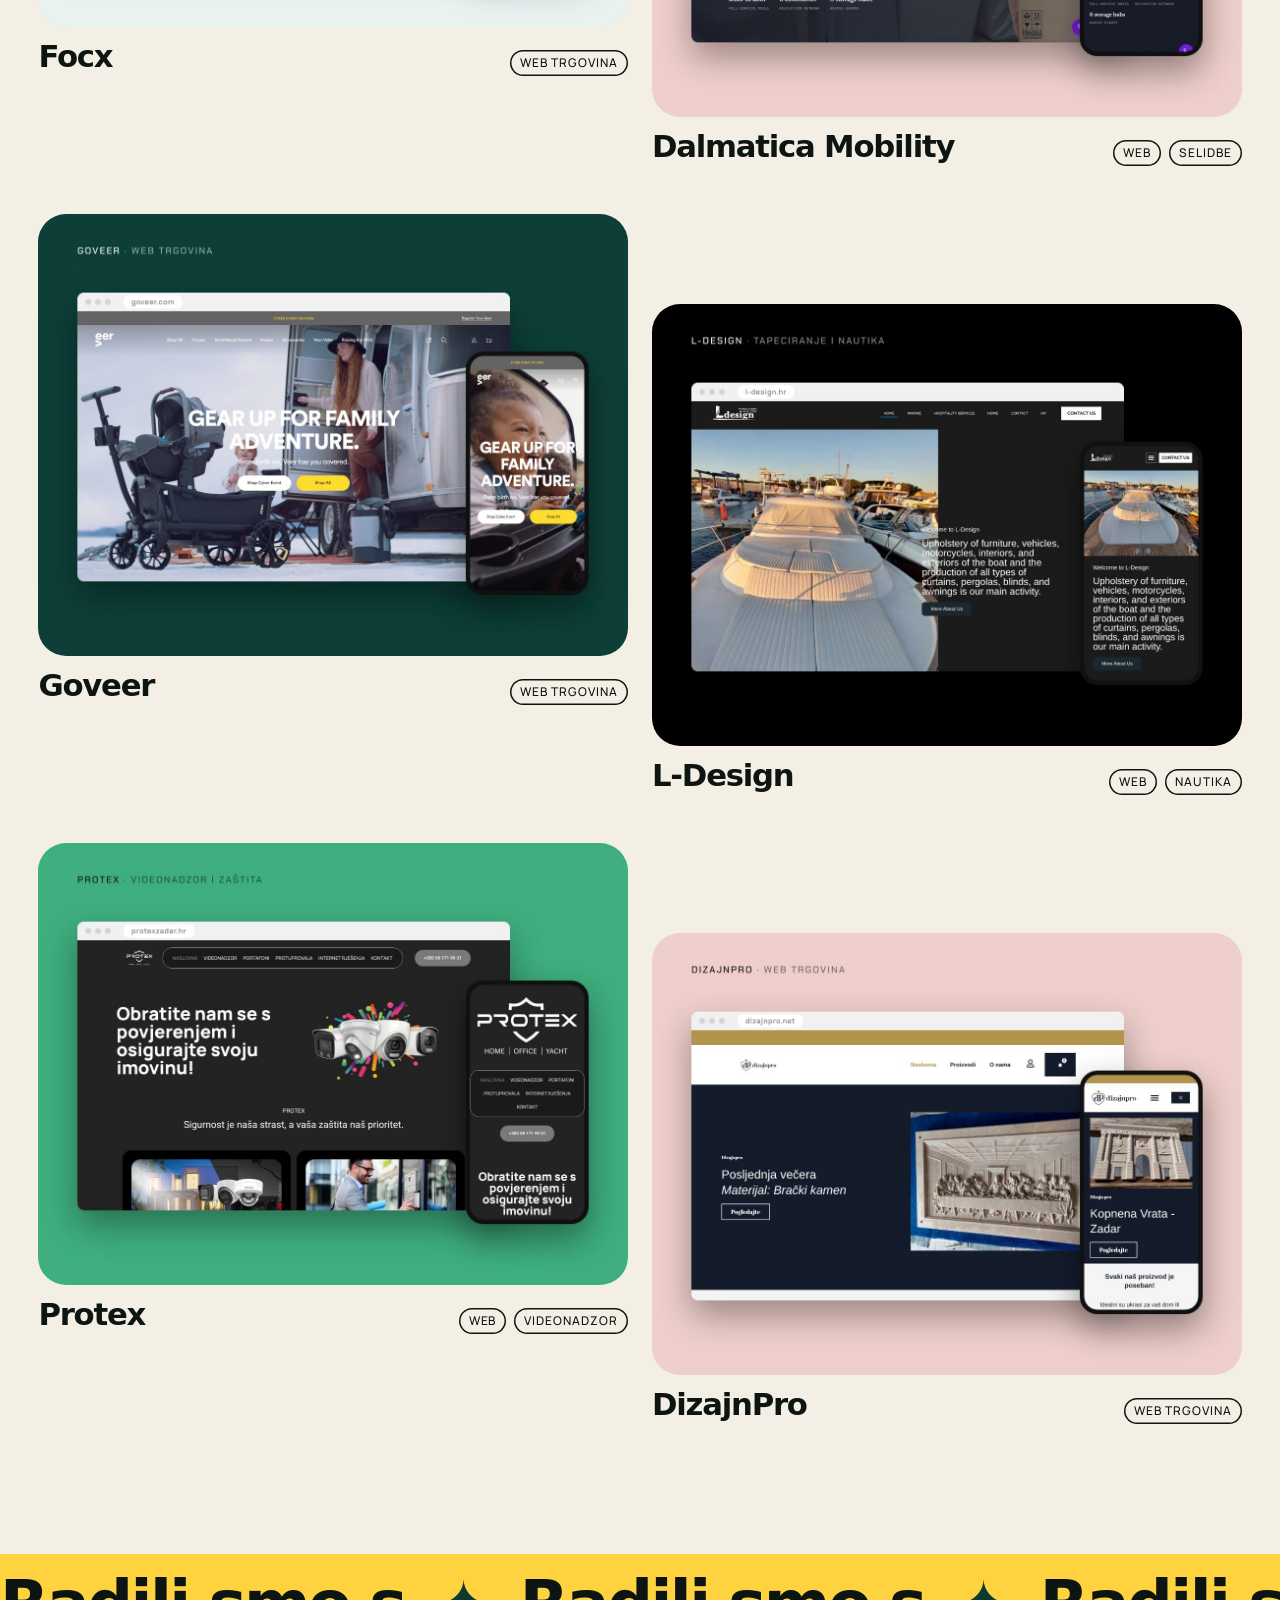
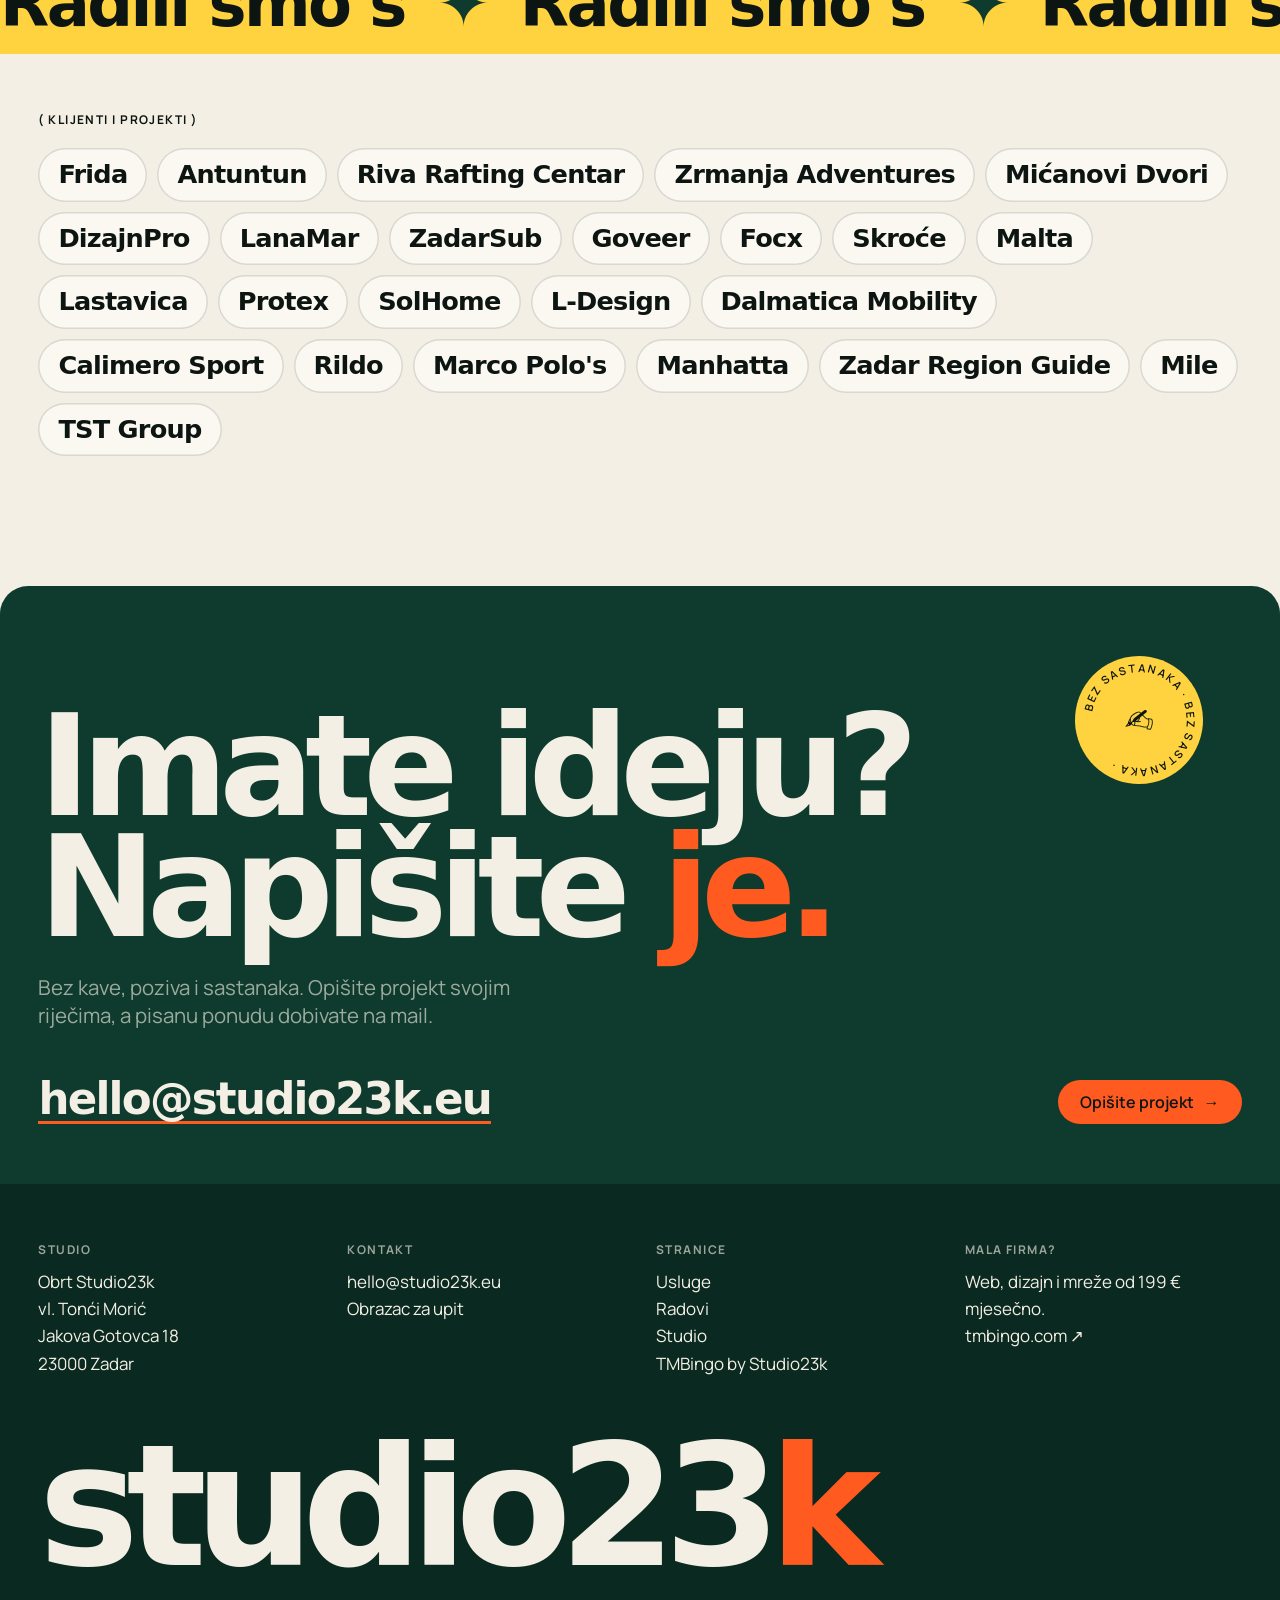
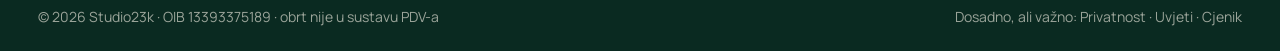
==== commit faabf078: "Podstranice usluga s ilustracijama, obrazac za pisani upit, kontakt bez kave i sastanaka Co-Authored" ====
--- a/radovi/index.html
+++ b/radovi/index.html
@@ -18,7 +18,7 @@
 <link rel="icon" type="image/png" href="/assets/favicon.png">
 <link rel="apple-touch-icon" href="/assets/apple-touch-icon.png">
 <link rel="stylesheet" href="/assets/fonts/fonts.css">
-<link rel="stylesheet" href="/assets/studio.css?v=4">
+<link rel="stylesheet" href="/assets/studio.css?v=5">
 <script>(function(){var d=document.documentElement;try{var s=localStorage.getItem('s23k-tema');if(s)d.dataset.theme=s;if(sessionStorage.getItem('s23k-pre'))d.classList.add('no-pre');sessionStorage.setItem('s23k-pre','1')}catch(e){}})();</script>
 <script type="application/ld+json">
 {
@@ -82,16 +82,16 @@
 <div class="cur" aria-hidden="true"></div>
 <header class="nav">
   <a class="logo" href="/" aria-label="Studio23k, naslovna">studio23<b>k</b></a>
-  <nav aria-label="Glavna navigacija"><ul><li><a href="/#usluge">Usluge</a></li><li><a href="/radovi/" aria-current="page">Radovi</a></li><li><a href="/#studio">Studio</a></li><li><a href="/tmbingo/" class="tmb">TMBingo</a></li></ul></nav>
+  <nav aria-label="Glavna navigacija"><ul><li><a href="/usluge/">Usluge</a></li><li><a href="/radovi/" aria-current="page">Radovi</a></li><li><a href="/#studio">Studio</a></li><li><a href="/tmbingo/" class="tmb">TMBingo</a></li></ul></nav>
   <div class="end">
     <button class="theme" type="button" id="theme" aria-label="Svijetla ili tamna tema" title="Svijetla / tamna tema"><svg viewBox="0 0 24 24" fill="none" stroke="currentColor" stroke-width="2"><circle cx="12" cy="12" r="9"/><path d="M12 3a9 9 0 0 0 0 18z" fill="currentColor"/></svg></button>
-    <a class="pill" href="/#kontakt">Javite se <span class="ar">→</span></a>
+    <a class="pill" href="/upit/">Opišite projekt <span class="ar">→</span></a>
     <button class="burger open-menu" type="button" aria-label="Otvori izbornik"><span><i></i><i></i></span></button>
   </div>
 </header>
 <div class="menu" id="menu" aria-hidden="true">
   <div class="row"><a class="logo" href="/">studio23<b>k</b></a><button class="close" type="button" id="closeMenu">Zatvori</button></div>
-  <nav class="links" aria-label="Izbornik"><a href="/#usluge">Usluge</a><a href="/radovi/">Radovi</a><a href="/#studio">Studio</a><a href="/tmbingo/" class="tmb">TMBingo</a><a href="/#kontakt">Kontakt</a></nav>
+  <nav class="links" aria-label="Izbornik"><a href="/usluge/">Usluge</a><a href="/radovi/">Radovi</a><a href="/#studio">Studio</a><a href="/tmbingo/" class="tmb">TMBingo</a><a href="/upit/">Upit</a></nav>
   <div class="row tag"><span>hello@studio23k.eu</span><span class="dim">Zadar</span></div>
 </div>
 
@@ -123,17 +123,18 @@
 <section class="cl"><span class="tag" style="padding-top:60px">( Klijenti i projekti )</span><div class="cloud rv"><span>Frida</span><span>Antuntun</span><span>Riva Rafting Centar</span><span>Zrmanja Adventures</span><span>Mićanovi Dvori</span><span>DizajnPro</span><span>LanaMar</span><span>ZadarSub</span><span>Goveer</span><span>Focx</span><span>Skroće</span><span>Malta</span><span>Lastavica</span><span>Protex</span><span>SolHome</span><span>L-Design</span><span>Dalmatica Mobility</span><span>Calimero Sport</span><span>Rildo</span><span>Marco Polo's</span><span>Manhatta</span><span>Zadar Region Guide</span><span>Mile</span><span>TST Group</span></div></section>
 </main>
 <section class="cta" id="kontakt">
-  <div class="stk round s9" style="rotate:10deg" aria-hidden="true"><svg viewBox="0 0 128 128"><defs><path id="cs9" d="M64,64 m-48,0 a48,48 0 1,1 96,0 a48,48 0 1,1 -96,0"/></defs><text><textPath href="#cs9">javite se · javite se · javite se · </textPath></text></svg><b>☕</b></div>
-  <h2 class="rv">Imate ideju?<br>Popijmo <span class="o">kavu.</span></h2>
+  <div class="stk round s9" style="rotate:10deg" aria-hidden="true"><svg viewBox="0 0 128 128"><defs><path id="cs9" d="M64,64 m-48,0 a48,48 0 1,1 96,0 a48,48 0 1,1 -96,0"/></defs><text><textPath href="#cs9">bez sastanaka · bez sastanaka · </textPath></text></svg><b>✍</b></div>
+  <h2 class="rv">Imate ideju?<br>Napišite <span class="o">je.</span></h2>
+  <p class="lead rv">Bez kave, poziva i sastanaka. Opišite projekt svojim riječima, a pisanu ponudu dobivate na mail.</p>
   <div class="row rv">
     <a class="mail" href="mailto:hello@studio23k.eu?subject=Upit%20za%20projekt" data-cur="Pišite">hello@studio23k.eu</a>
-    <div style="display:flex;gap:10px;flex-wrap:wrap"><a class="pill o" href="mailto:hello@studio23k.eu?subject=Upit%20za%20projekt">Pošaljite upit <span class="ar">→</span></a><a class="pill line" href="https://calendar.app.google/jx4eBT3Tn9bsoiSt9" target="_blank" rel="noopener">Video poziv 30 min</a></div>
+    <div style="display:flex;gap:10px;flex-wrap:wrap"><a class="pill o" href="/upit/">Opišite projekt <span class="ar">→</span></a></div>
   </div>
 </section>
 <footer class="ft">
   <div><span class="tag">Studio</span><p>Obrt Studio23k<br>vl. Tonći Morić<br>Jakova Gotovca 18<br>23000 Zadar</p></div>
-  <div><span class="tag">Kontakt</span><p><a href="mailto:hello@studio23k.eu">hello@studio23k.eu</a><br><a href="tel:+385924050600">+385 92 405 0600</a></p></div>
-  <div><span class="tag">Stranice</span><ul><li><a href="/#usluge">Usluge</a></li><li><a href="/radovi/">Radovi</a></li><li><a href="/#studio">Studio</a></li><li><a class="g" href="/tmbingo/">TMBingo by Studio23k</a></li></ul></div>
+  <div><span class="tag">Kontakt</span><p><a href="mailto:hello@studio23k.eu">hello@studio23k.eu</a><br><a href="/upit/">Obrazac za upit</a></p></div>
+  <div><span class="tag">Stranice</span><ul><li><a href="/usluge/">Usluge</a></li><li><a href="/radovi/">Radovi</a></li><li><a href="/#studio">Studio</a></li><li><a class="g" href="/tmbingo/">TMBingo by Studio23k</a></li></ul></div>
   <div><span class="tag">Mala firma?</span><p>Web, dizajn i mreže od 199 € mjesečno.<br><a class="g" href="https://tmbingo.com/" target="_blank" rel="noopener">tmbingo.com ↗</a></p></div>
   <p class="big" aria-hidden="true">studio23<b>k</b></p>
   <div class="bottom"><span>© 2026 Studio23k · OIB 13393375189 · obrt nije u sustavu PDV-a</span><span>Dosadno, ali važno: <a href="https://tmbingo.com/privatnost.html">Privatnost</a> · <a href="https://tmbingo.com/uvjeti.html">Uvjeti</a> · <a href="https://tmbingo.com/cjenik/">Cjenik</a></span></div>
@@ -142,13 +143,13 @@
 <div class="chat" id="chat">
   <div class="win" role="dialog" aria-label="Poruka Studio23k">
     <div class="top"><i></i><b>Studio23k</b><span class="dim">· Zadar</span></div>
-    <div class="msgs"><p class="msg">Bok! 👋</p><p class="msg">Imate projekt na umu ili vam treba nešto manje za firmu?</p></div>
-    <div class="opts"><a href="mailto:hello@studio23k.eu?subject=Upit%20za%20projekt">Imam veći projekt</a><a class="g" href="/tmbingo/">Mala sam firma</a><a href="https://calendar.app.google/jx4eBT3Tn9bsoiSt9" target="_blank" rel="noopener">Dogovorimo poziv</a></div>
+    <div class="msgs"><p class="msg">Bok! 👋</p><p class="msg">Imate projekt na umu ili vam treba nešto manje za firmu? Napišite, odgovaramo pisano.</p></div>
+    <div class="opts"><a href="/upit/">Opisat ću projekt</a><a class="g" href="/tmbingo/">Mala sam firma</a><a href="mailto:hello@studio23k.eu?subject=Upit%20za%20projekt">Pišem mail</a></div>
   </div>
   <button class="btn" type="button" aria-label="Otvori poruke" aria-expanded="false"><svg viewBox="0 0 24 24" fill="none" stroke="currentColor" stroke-width="2.2" stroke-linecap="round" stroke-linejoin="round"><path d="M21 12a8 8 0 0 1-11.6 7.1L4 20l1-4.6A8 8 0 1 1 21 12z"/></svg></button>
 </div>
 
 <script src="/assets/js/lenis.min.js"></script>
-<script src="/assets/js/studio.js?v=4" defer></script>
+<script src="/assets/js/studio.js?v=5" defer></script>
 </body>
 </html>
--- a/assets/studio.css
+++ b/assets/studio.css
@@ -327,3 +327,71 @@
 .filt button span { opacity: .6; margin-left: 4px; font-size: .85em; }
 .grid2.f li { margin-top: 0 !important; }
 .grid2 li.out { display: none; }
+
+/* Usluge: poveznice s naslovne, proces bez sastanaka, podstranice, obrazac za upit */
+.svl h3 a::after { content: ""; position: absolute; inset: 0; z-index: 1; }
+.svl h3 a:focus-visible { outline: 0; } .svl li:has(a:focus-visible) { outline: 3px solid var(--orange); outline-offset: 4px; border-radius: 18px; }
+.svc .more { margin-top: 50px; }
+.cta .lead { margin-top: 26px; max-width: 46ch; font-size: clamp(18px, 1.6vw, 24px); line-height: 1.35; color: var(--mute-d); }
+.steps { padding: 0 var(--gx) 130px; }
+.steps ol { display: grid; grid-template-columns: repeat(4, 1fr); gap: 14px; counter-reset: s; }
+.steps li { border-radius: var(--r); padding: 28px; background: var(--surface); box-shadow: inset 0 0 0 1.5px var(--line); display: grid; gap: 14px; align-content: start; min-height: 260px; transition: transform .35s cubic-bezier(.3,1.6,.5,1); }
+.steps li:nth-child(1) { background: var(--sun); color: var(--ink); box-shadow: none; }
+.steps li:nth-child(3) { background: var(--pink); color: var(--ink); box-shadow: none; }
+.steps li:hover { transform: rotate(-1.5deg) translateY(-4px); }
+.steps h3 { font: 700 clamp(24px, 2.2vw, 34px)/1 var(--mark); letter-spacing: -.04em; margin-top: auto; }
+.steps p { opacity: .75; }
+@media (max-width: 1000px) { .steps ol { grid-template-columns: 1fr 1fr; } }
+@media (max-width: 560px) { .steps ol { grid-template-columns: 1fr; } .steps li { min-height: 0; } .steps h3 { margin-top: 30px; } }
+.phead .acts { display: flex; flex-wrap: wrap; gap: 10px; margin-top: 30px; }
+.uhead h1 { font-size: clamp(48px, 8.4vw, 150px); max-width: 12ch; }
+.crumb { margin-bottom: 22px; opacity: .7; } .crumb a { text-decoration: underline; text-underline-offset: 3px; }
+.uimg { margin: 0 var(--gx) 110px; border-radius: var(--r); overflow: hidden; aspect-ratio: 16 / 10; }
+.uimg img { width: 100%; height: 100%; object-fit: cover; }
+.ugrid { padding: 0 var(--gx) 130px; display: grid; grid-template-columns: 1.6fr 1fr; gap: 40px; align-items: start; }
+.dob { margin-top: 26px; border-top: 2px solid var(--fg); }
+.dob li { padding: 20px 0; border-bottom: 2px solid var(--fg); font: 700 clamp(22px, 2.4vw, 38px)/1.05 var(--mark); letter-spacing: -.04em; display: flex; gap: 18px; }
+.dob li::before { content: "✦"; color: var(--orange); font-size: .7em; padding-top: .15em; }
+.za { border-radius: var(--r); padding: 30px; background: var(--deep); color: var(--cream); display: grid; gap: 8px; position: sticky; top: 100px; }
+.za .tag { color: var(--mute-d); display: block; }
+.za p { font-size: 18px; line-height: 1.45; }
+.za a.u, a.u { text-decoration: underline; text-underline-offset: 4px; }
+.za .nx { counter-reset: n; display: grid; gap: 10px; }
+.za .nx li { counter-increment: n; display: flex; gap: 12px; line-height: 1.4; }
+.za .nx li::before { content: counter(n); flex: none; width: 26px; height: 26px; border-radius: 50%; background: var(--orange); color: var(--ink); display: grid; place-items: center; font: 700 13px/1 var(--body); }
+@media (max-width: 900px) { .ugrid { grid-template-columns: 1fr; } .za { position: static; } .uimg { margin-bottom: 80px; } }
+.ost { padding: 0 var(--gx) 130px; display: grid; gap: 20px; }
+.ost div { display: flex; flex-wrap: wrap; gap: 10px; }
+.ulist { padding: 0 var(--gx) 130px; display: grid; grid-template-columns: repeat(2, 1fr); gap: 56px 24px; }
+.ulist a { display: grid; gap: 12px; }
+.ulist .im { border-radius: var(--r); overflow: hidden; aspect-ratio: 16 / 10; margin-bottom: 8px; }
+.ulist img { width: 100%; height: 100%; object-fit: cover; transition: transform .6s cubic-bezier(.2,.8,.2,1); }
+.ulist a:hover img { transform: scale(1.04) rotate(-.6deg); }
+.ulist h2 { font: 700 clamp(28px, 3vw, 48px)/1 var(--mark); letter-spacing: -.045em; }
+.ulist a:hover h2 { color: var(--orange); }
+.ulist p { color: var(--mute); max-width: 48ch; }
+@media (max-width: 800px) { .ulist { grid-template-columns: 1fr; } }
+.upit { padding: 0 var(--gx) 130px; display: grid; grid-template-columns: 1.6fr 1fr; gap: 40px; align-items: start; }
+@media (max-width: 900px) { .upit { grid-template-columns: 1fr; } }
+.fm { display: grid; gap: 26px; min-width: 0; }
+.fm .two { display: grid; grid-template-columns: 1fr 1fr; gap: 18px; }
+@media (max-width: 600px) { .fm .two { grid-template-columns: 1fr; } }
+.fm .f { display: grid; gap: 8px; }
+.fm .f span, .fm legend { font: 700 12px/1 var(--tech); letter-spacing: .12em; text-transform: uppercase; }
+.fm input:not([type=checkbox]):not([type=radio]), .fm textarea { width: 100%; font: 500 18px/1.4 var(--body); color: var(--fg); background: var(--surface); border: 0; border-radius: 18px; padding: 16px 18px; box-shadow: inset 0 0 0 1.5px var(--line); transition: box-shadow .2s; }
+.fm textarea { resize: vertical; min-height: 180px; }
+.fm input:focus, .fm textarea:focus { outline: 0; box-shadow: inset 0 0 0 2.5px var(--orange); }
+.fm fieldset { border: 0; margin: 0; padding: 0; min-width: 0; }
+.fm legend { padding: 0; margin-bottom: 12px; }
+.chips { display: flex; flex-wrap: wrap; gap: 8px; }
+.chip { position: relative; cursor: pointer; }
+.chip input { position: absolute; opacity: 0; pointer-events: none; }
+.chip span { display: inline-block; font: 600 15px/1 var(--body); padding: 12px 18px; border-radius: 999px; background: var(--surface); box-shadow: inset 0 0 0 1.5px var(--line); transition: background .2s, transform .25s cubic-bezier(.3,1.6,.5,1); }
+.chip:hover span { transform: rotate(-2deg); }
+.chip input:checked + span { background: var(--orange); color: var(--ink); box-shadow: none; }
+.chip input:focus-visible + span { outline: 3px solid var(--orange); outline-offset: 3px; }
+.fm .send { display: flex; flex-wrap: wrap; gap: 14px 24px; align-items: center; }
+.fm .send p { font-size: 14px; } .fm .send a { text-decoration: underline; }
+:root[data-theme="dark"] .za { background: #050e0b; }
+:root[data-theme="dark"] .steps li:nth-child(1), :root[data-theme="dark"] .steps li:nth-child(3) { color: var(--ink); }
+.chip span { text-transform: none; letter-spacing: 0; }
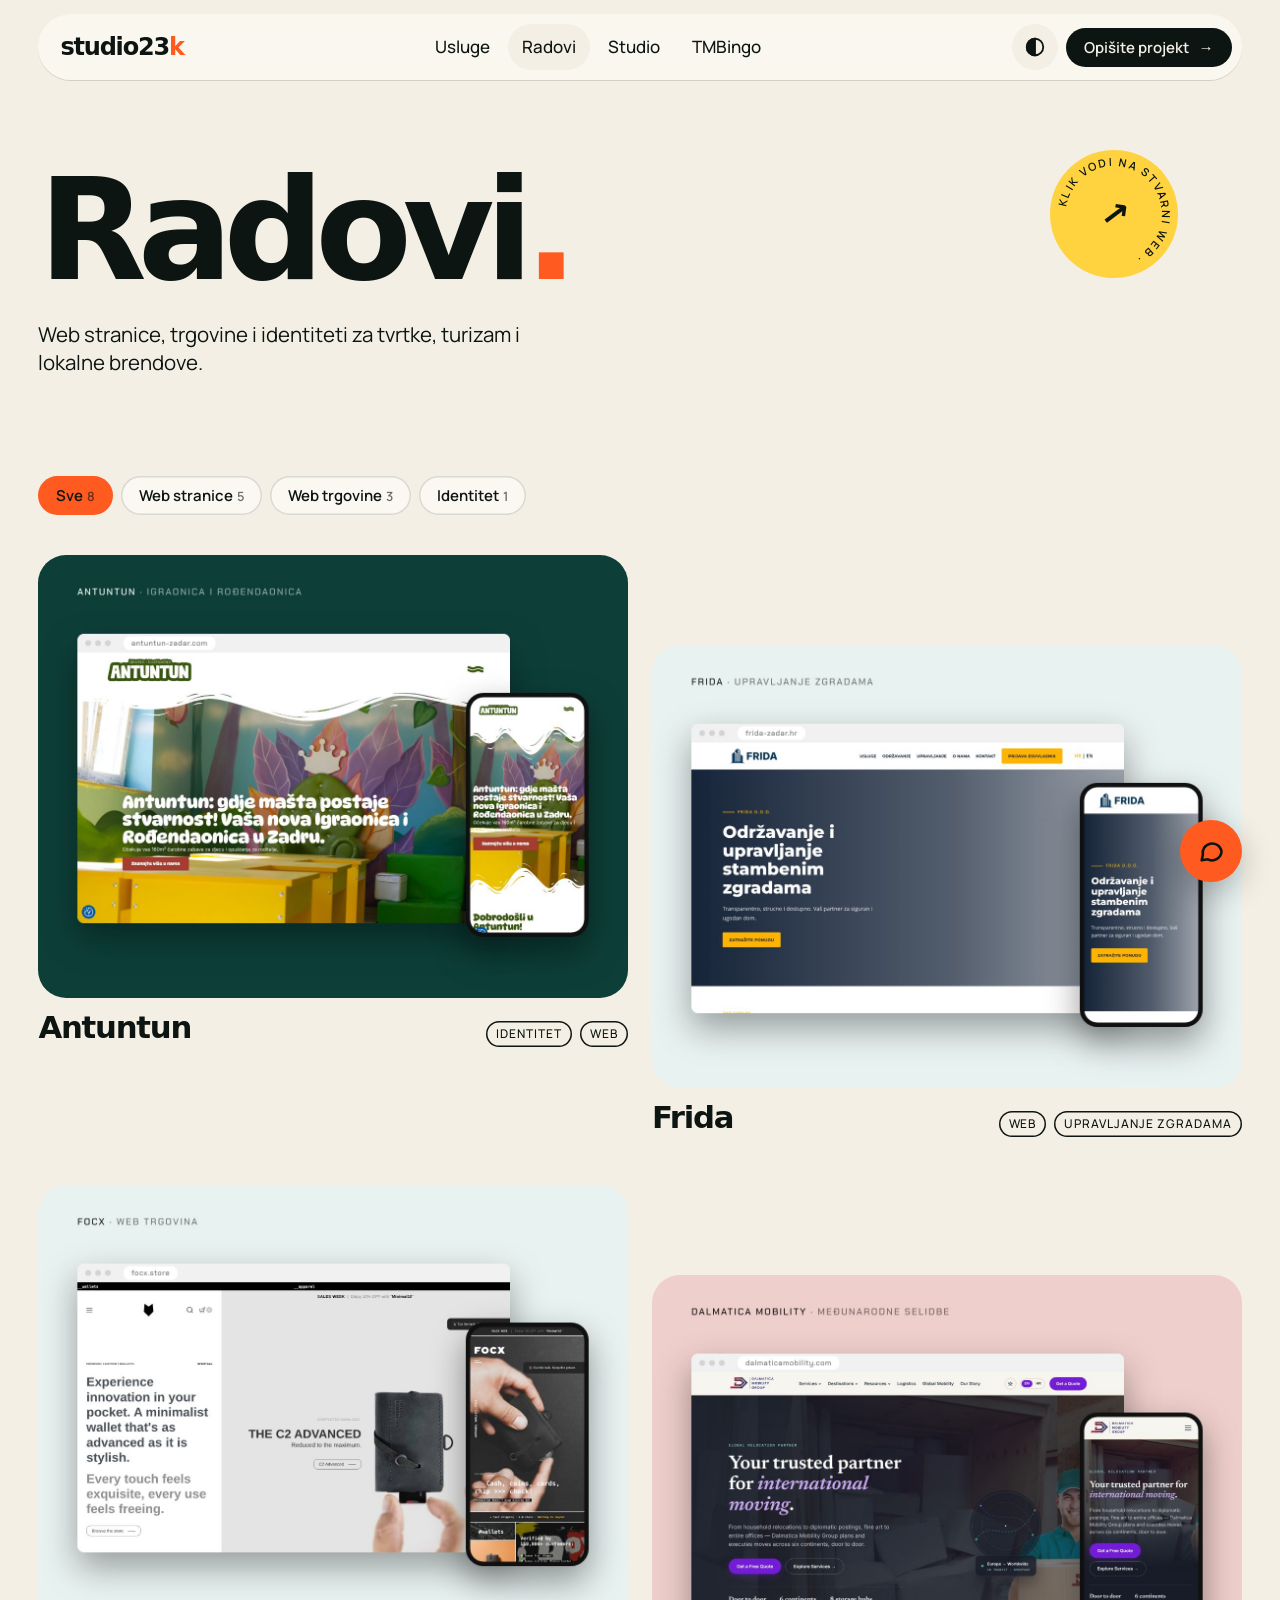
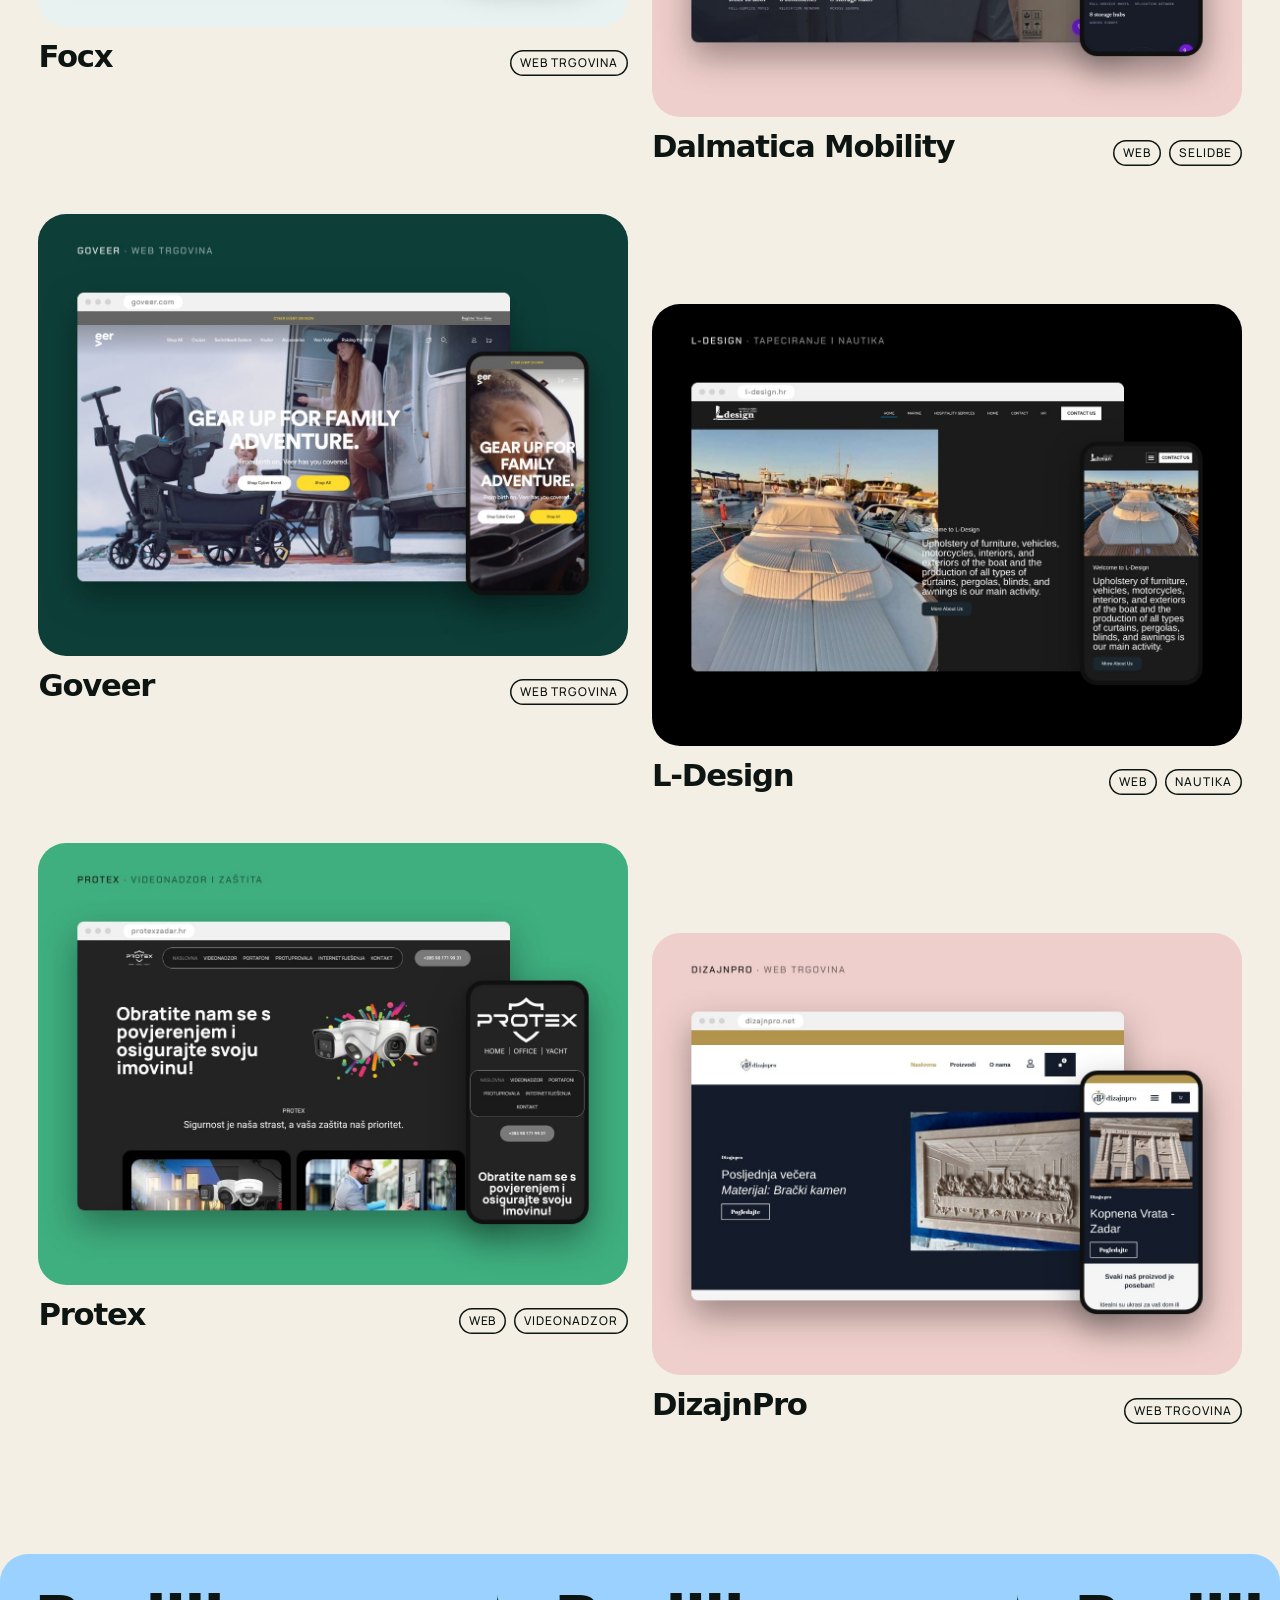
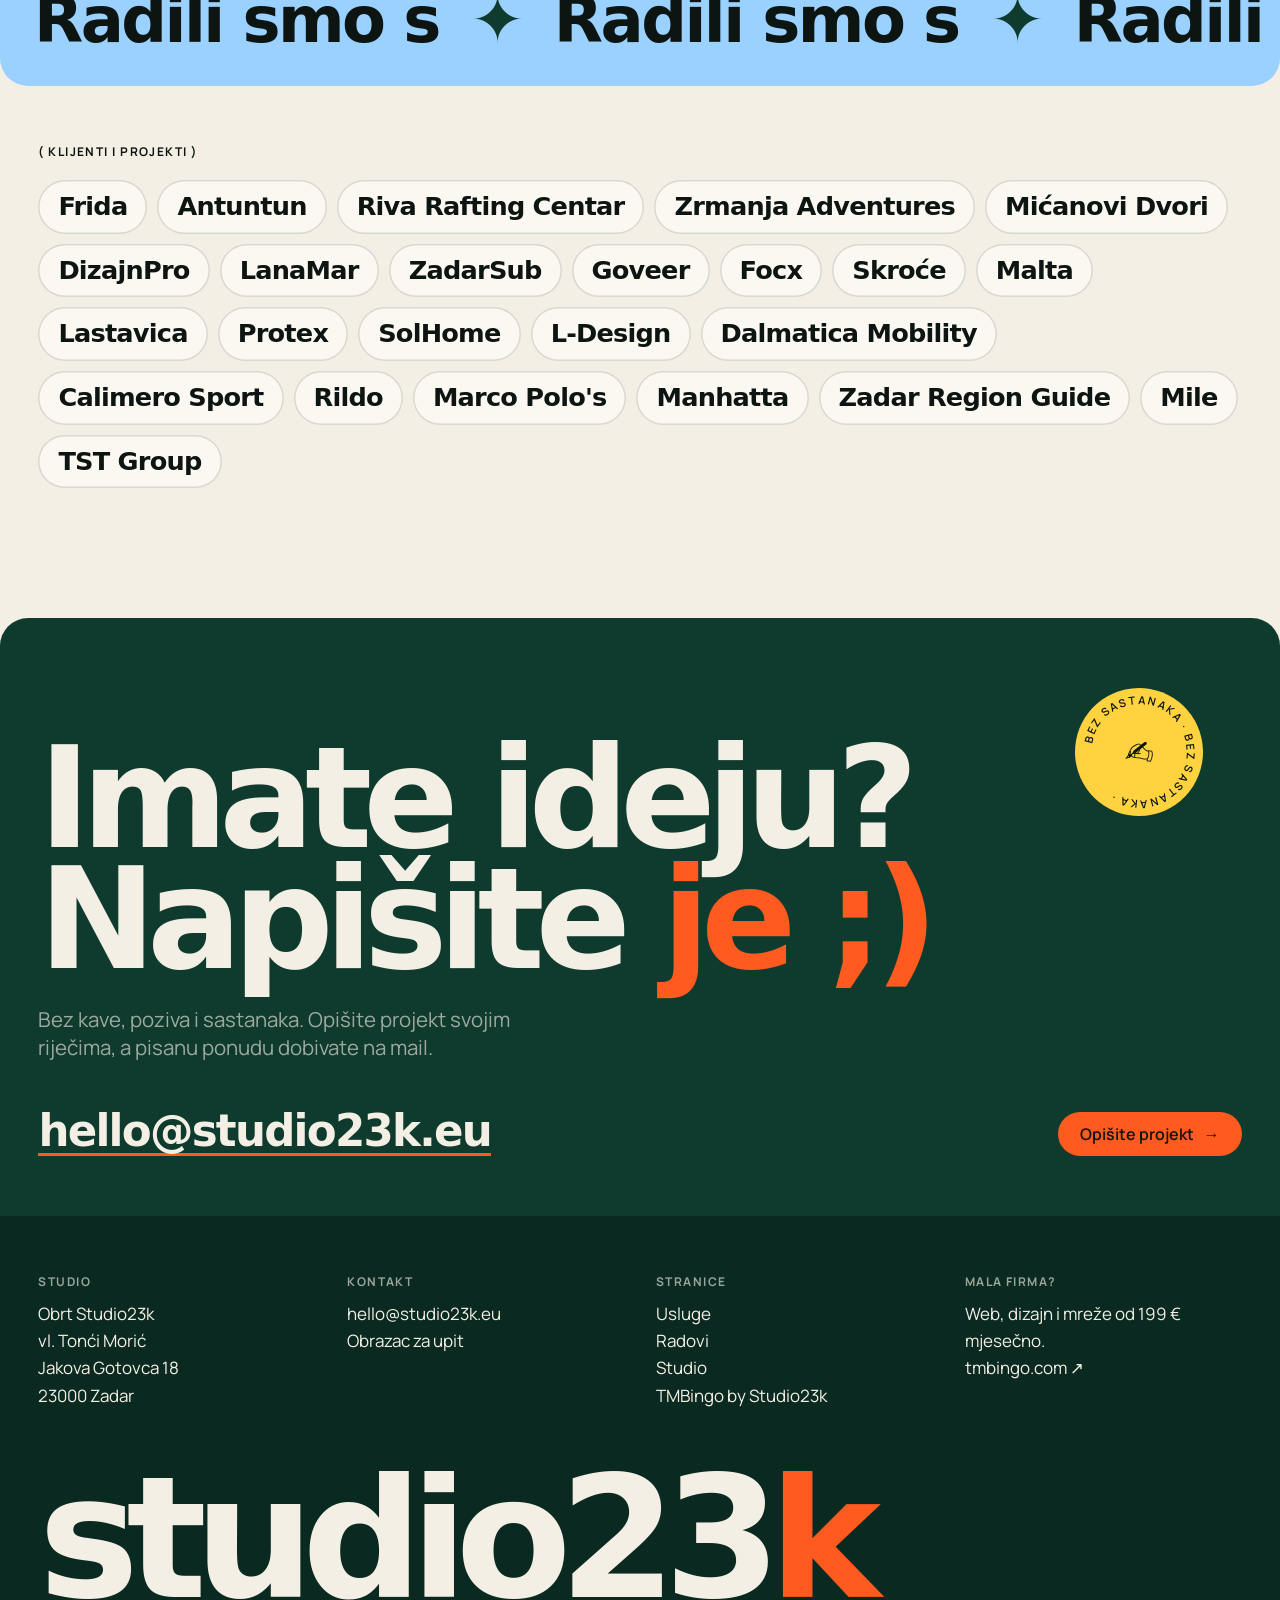
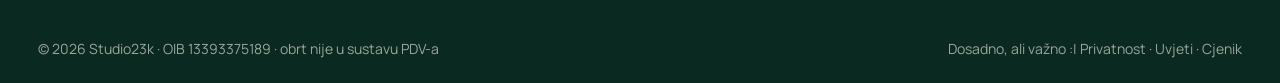
==== commit f34573f9: "Recenzije klijenata na naslovnoj i podstranicama usluga, vesele tekstualne face (:) ;) <3) kroz stra" ====
--- a/radovi/index.html
+++ b/radovi/index.html
@@ -18,7 +18,7 @@
 <link rel="icon" type="image/png" href="/assets/favicon.png">
 <link rel="apple-touch-icon" href="/assets/apple-touch-icon.png">
 <link rel="stylesheet" href="/assets/fonts/fonts.css">
-<link rel="stylesheet" href="/assets/studio.css?v=5">
+<link rel="stylesheet" href="/assets/studio.css?v=6">
 <script>(function(){var d=document.documentElement;try{var s=localStorage.getItem('s23k-tema');if(s)d.dataset.theme=s;if(sessionStorage.getItem('s23k-pre'))d.classList.add('no-pre');sessionStorage.setItem('s23k-pre','1')}catch(e){}})();</script>
 <script type="application/ld+json">
 {
@@ -124,7 +124,7 @@
 </main>
 <section class="cta" id="kontakt">
   <div class="stk round s9" style="rotate:10deg" aria-hidden="true"><svg viewBox="0 0 128 128"><defs><path id="cs9" d="M64,64 m-48,0 a48,48 0 1,1 96,0 a48,48 0 1,1 -96,0"/></defs><text><textPath href="#cs9">bez sastanaka · bez sastanaka · </textPath></text></svg><b>✍</b></div>
-  <h2 class="rv">Imate ideju?<br>Napišite <span class="o">je.</span></h2>
+  <h2 class="rv">Imate ideju?<br>Napišite <span class="o">je ;)</span></h2>
   <p class="lead rv">Bez kave, poziva i sastanaka. Opišite projekt svojim riječima, a pisanu ponudu dobivate na mail.</p>
   <div class="row rv">
     <a class="mail" href="mailto:hello@studio23k.eu?subject=Upit%20za%20projekt" data-cur="Pišite">hello@studio23k.eu</a>
@@ -137,13 +137,13 @@
   <div><span class="tag">Stranice</span><ul><li><a href="/usluge/">Usluge</a></li><li><a href="/radovi/">Radovi</a></li><li><a href="/#studio">Studio</a></li><li><a class="g" href="/tmbingo/">TMBingo by Studio23k</a></li></ul></div>
   <div><span class="tag">Mala firma?</span><p>Web, dizajn i mreže od 199 € mjesečno.<br><a class="g" href="https://tmbingo.com/" target="_blank" rel="noopener">tmbingo.com ↗</a></p></div>
   <p class="big" aria-hidden="true">studio23<b>k</b></p>
-  <div class="bottom"><span>© 2026 Studio23k · OIB 13393375189 · obrt nije u sustavu PDV-a</span><span>Dosadno, ali važno: <a href="https://tmbingo.com/privatnost.html">Privatnost</a> · <a href="https://tmbingo.com/uvjeti.html">Uvjeti</a> · <a href="https://tmbingo.com/cjenik/">Cjenik</a></span></div>
+  <div class="bottom"><span>© 2026 Studio23k · OIB 13393375189 · obrt nije u sustavu PDV-a</span><span>Dosadno, ali važno :| <a href="https://tmbingo.com/privatnost.html">Privatnost</a> · <a href="https://tmbingo.com/uvjeti.html">Uvjeti</a> · <a href="https://tmbingo.com/cjenik/">Cjenik</a></span></div>
 </footer>
 
 <div class="chat" id="chat">
   <div class="win" role="dialog" aria-label="Poruka Studio23k">
     <div class="top"><i></i><b>Studio23k</b><span class="dim">· Zadar</span></div>
-    <div class="msgs"><p class="msg">Bok! 👋</p><p class="msg">Imate projekt na umu ili vam treba nešto manje za firmu? Napišite, odgovaramo pisano.</p></div>
+    <div class="msgs"><p class="msg">Bok! :)</p><p class="msg">Imate projekt na umu ili vam treba nešto manje za firmu? Napišite, odgovaramo pisano.</p></div>
     <div class="opts"><a href="/upit/">Opisat ću projekt</a><a class="g" href="/tmbingo/">Mala sam firma</a><a href="mailto:hello@studio23k.eu?subject=Upit%20za%20projekt">Pišem mail</a></div>
   </div>
   <button class="btn" type="button" aria-label="Otvori poruke" aria-expanded="false"><svg viewBox="0 0 24 24" fill="none" stroke="currentColor" stroke-width="2.2" stroke-linecap="round" stroke-linejoin="round"><path d="M21 12a8 8 0 0 1-11.6 7.1L4 20l1-4.6A8 8 0 1 1 21 12z"/></svg></button>
--- a/assets/studio.css
+++ b/assets/studio.css
@@ -395,3 +395,30 @@
 :root[data-theme="dark"] .za { background: #050e0b; }
 :root[data-theme="dark"] .steps li:nth-child(1), :root[data-theme="dark"] .steps li:nth-child(3) { color: var(--ink); }
 .chip span { text-transform: none; letter-spacing: 0; }
+/* Recenzije klijenata na podstranicama usluga */
+.revs { padding: 0 var(--gx) 130px; }
+.revs .rg { display: grid; grid-template-columns: repeat(auto-fit, minmax(300px, 1fr)); gap: 16px; }
+.rev { margin: 0; border-radius: var(--r); padding: 34px; background: var(--sun); color: var(--ink); display: grid; gap: 20px; align-content: space-between; transition: transform .35s cubic-bezier(.3,1.6,.5,1); }
+.rev:nth-child(3n+2) { background: var(--pink); } .rev:nth-child(3n) { background: var(--sky); }
+.rev:hover { transform: rotate(-1.2deg); }
+.rev .q { font: 800 90px/.6 var(--mark); color: var(--orange); }
+.rev blockquote { margin: 0; font: 600 clamp(19px, 1.6vw, 24px)/1.4 var(--body); }
+.rev figcaption { font-size: 15px; } .rev figcaption a { text-decoration: underline; }
+
+/* Vesele tekstualne face :) */
+.emo { display: inline-grid; place-items: center; min-width: 2.4em; padding: .38em .6em; border-radius: 999px; background: var(--sun); color: var(--ink); font: 800 15px/1 var(--mark); letter-spacing: -.02em; white-space: nowrap; rotate: -8deg; transition: rotate .4s cubic-bezier(.3,1.6,.5,1); }
+.emo.big { font-size: 26px; justify-self: start; background: var(--fg); color: var(--bg); }
+.steps li:hover .emo, .card:hover .emo, .rev:hover .emo, .ulist a:hover .emo, .dob li:hover .emo { rotate: 90deg; }
+.svl .ic { width: auto; min-width: 54px; padding: 0 12px; border-radius: 999px; font: 800 17px/40px var(--mark); letter-spacing: -.02em; white-space: nowrap; }
+.svl li:hover .ic { transform: rotate(90deg); }
+.card .n .emo { font-size: 13px; }
+.dob li::before { content: none; }
+.dob li { align-items: center; }
+.dob .emo { flex: none; font-size: 14px; min-width: 3.2em; }
+.dob li:nth-child(3n+2) .emo { background: var(--pink); } .dob li:nth-child(3n) .emo { background: var(--sky); }
+.ulist .im { position: relative; }
+.ulist .emo.on { position: absolute; top: 18px; right: 18px; font-size: 22px; background: var(--paper); box-shadow: 0 10px 24px rgba(13,21,18,.18); }
+.rev { position: relative; } .rev > .emo { position: absolute; top: 28px; right: 28px; background: var(--ink); color: var(--cream); font-size: 18px; }
+.revs.home { padding-top: 0; }
+:root[data-theme="dark"] .emo.big { background: var(--cream); color: var(--ink); }
+.rev:only-child { max-width: 860px; }
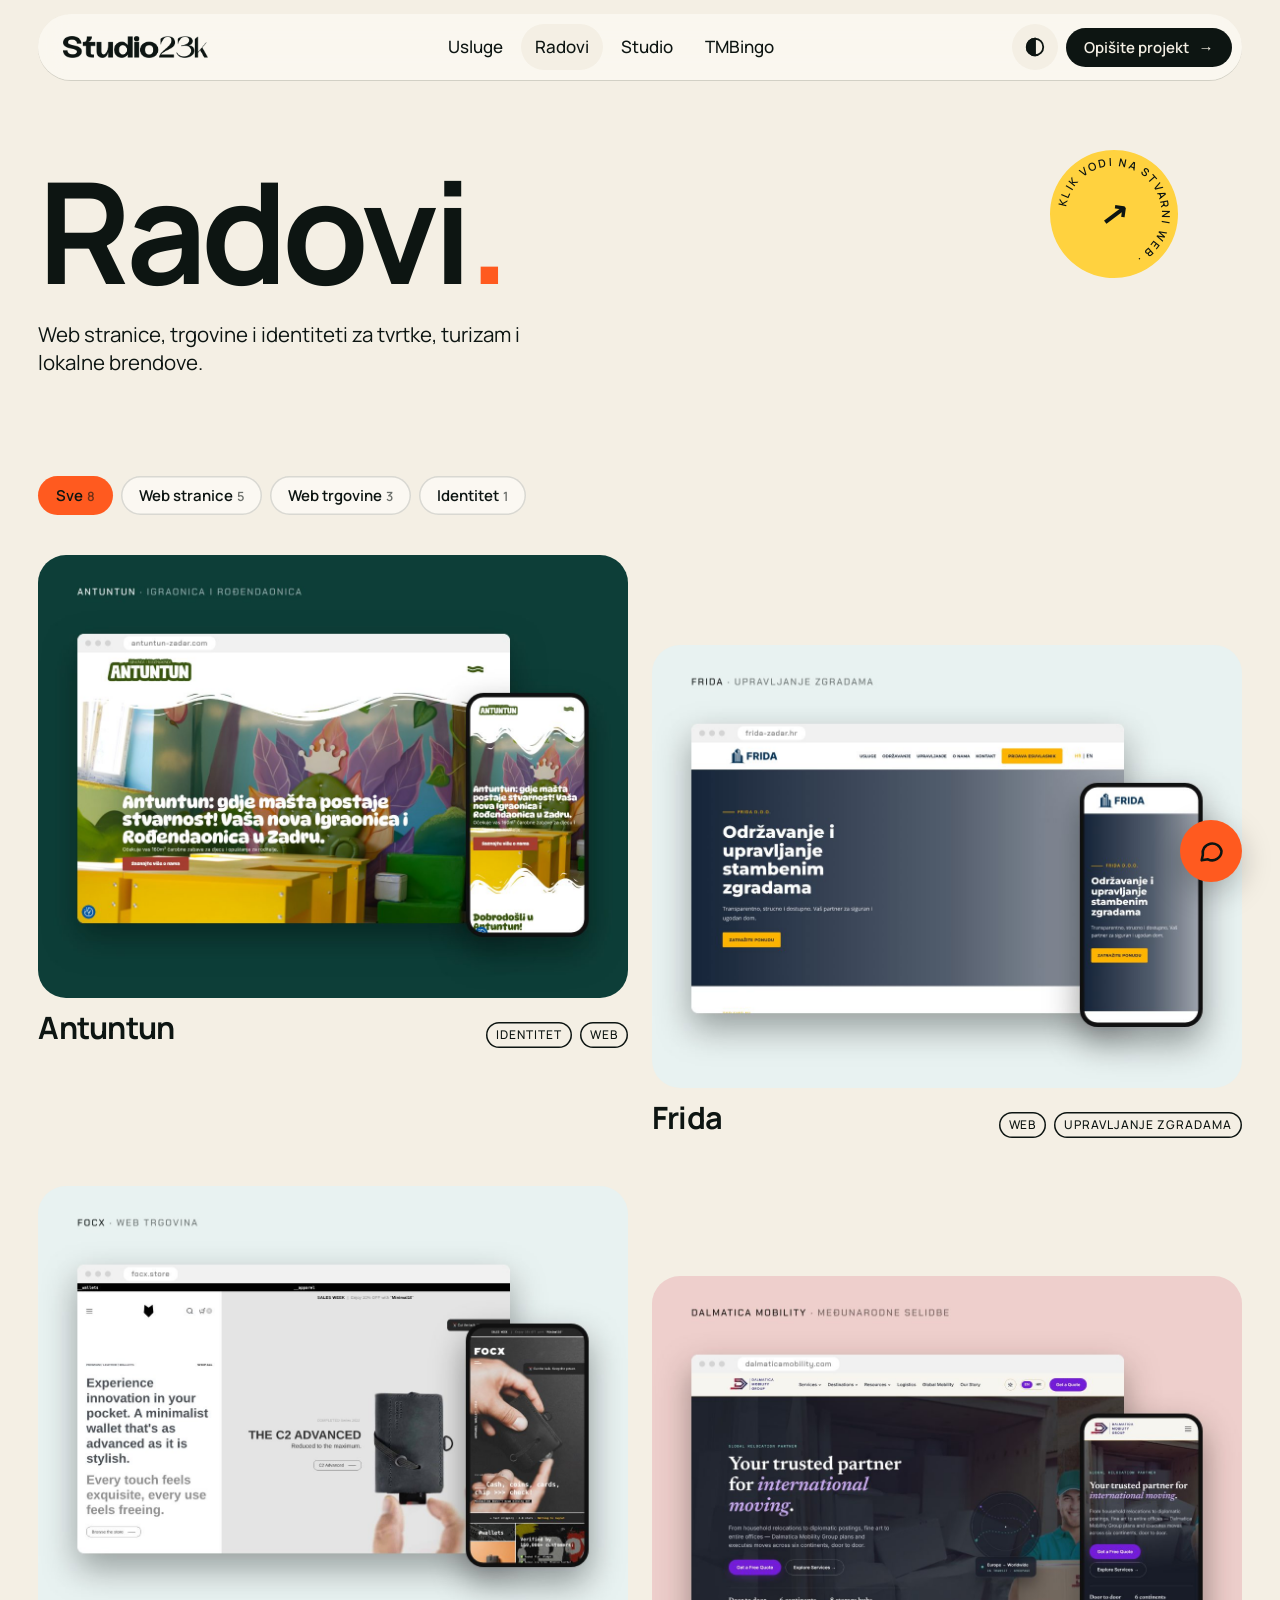
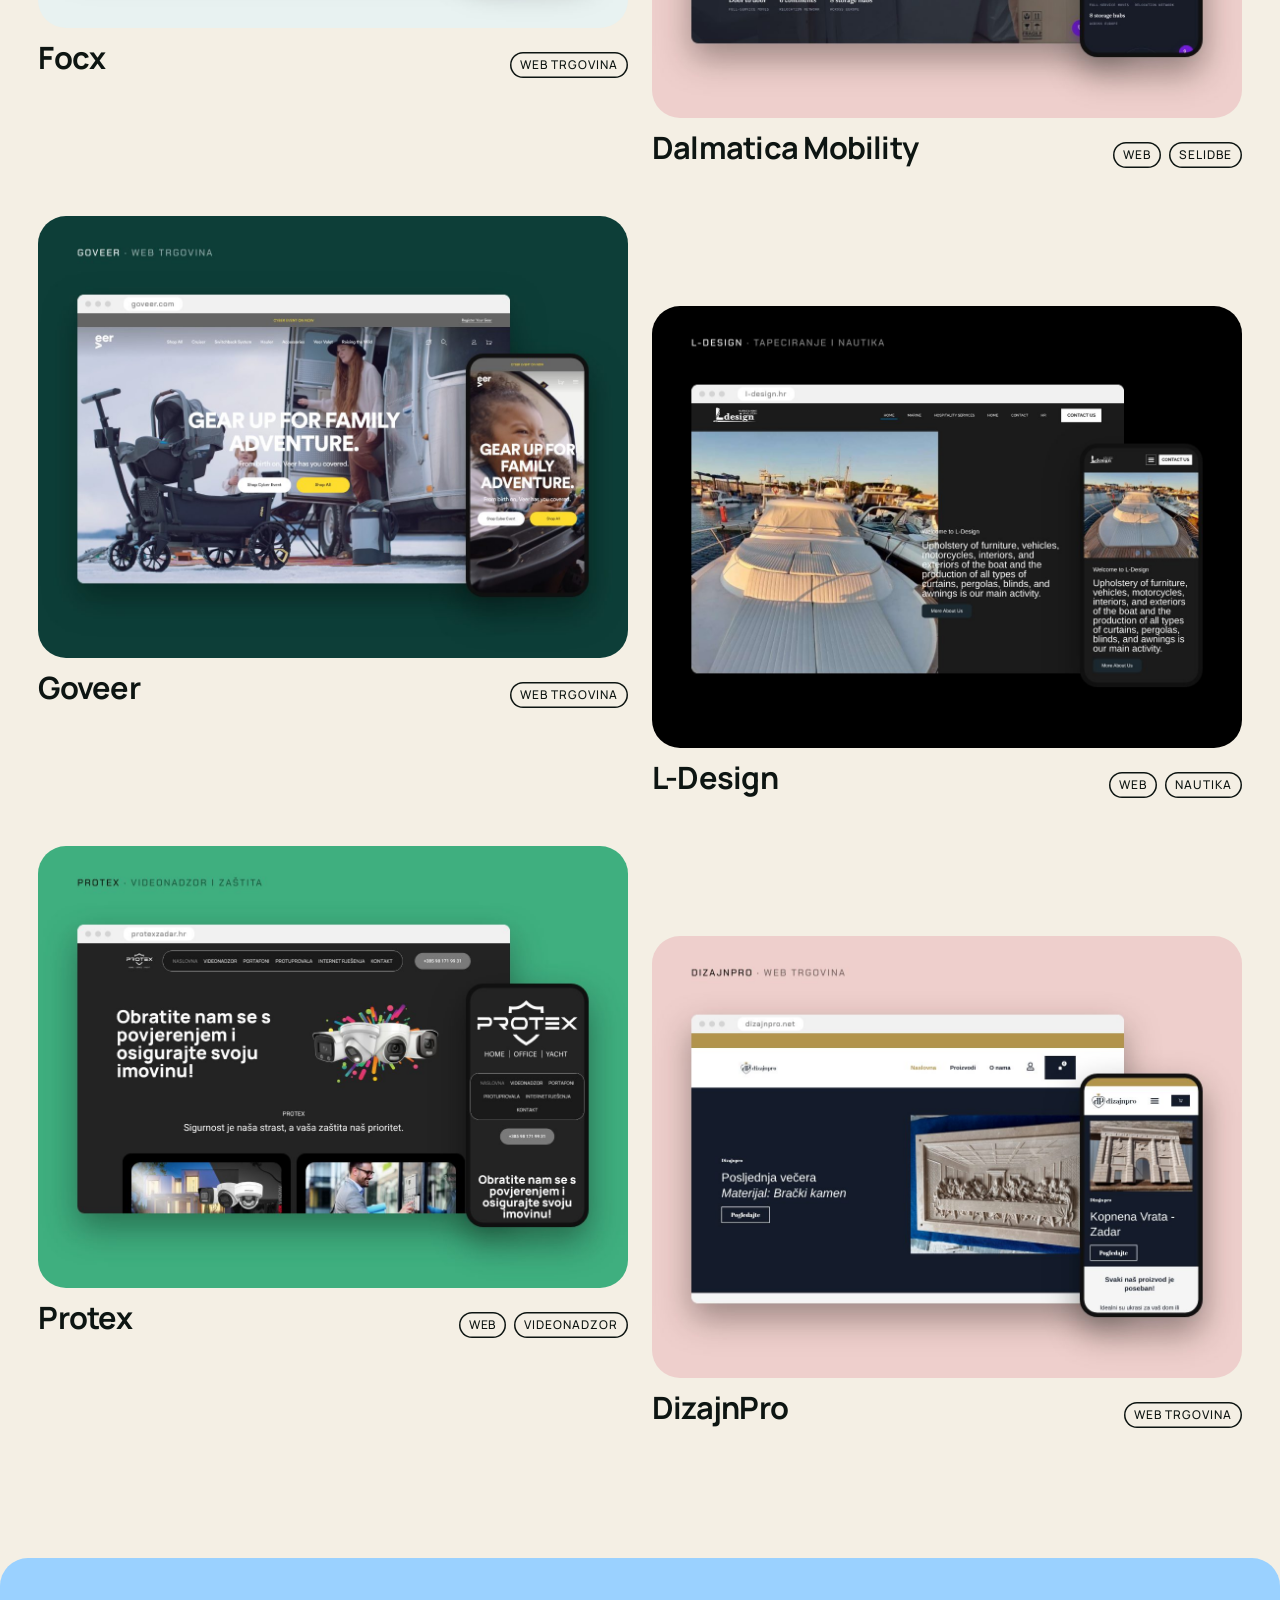
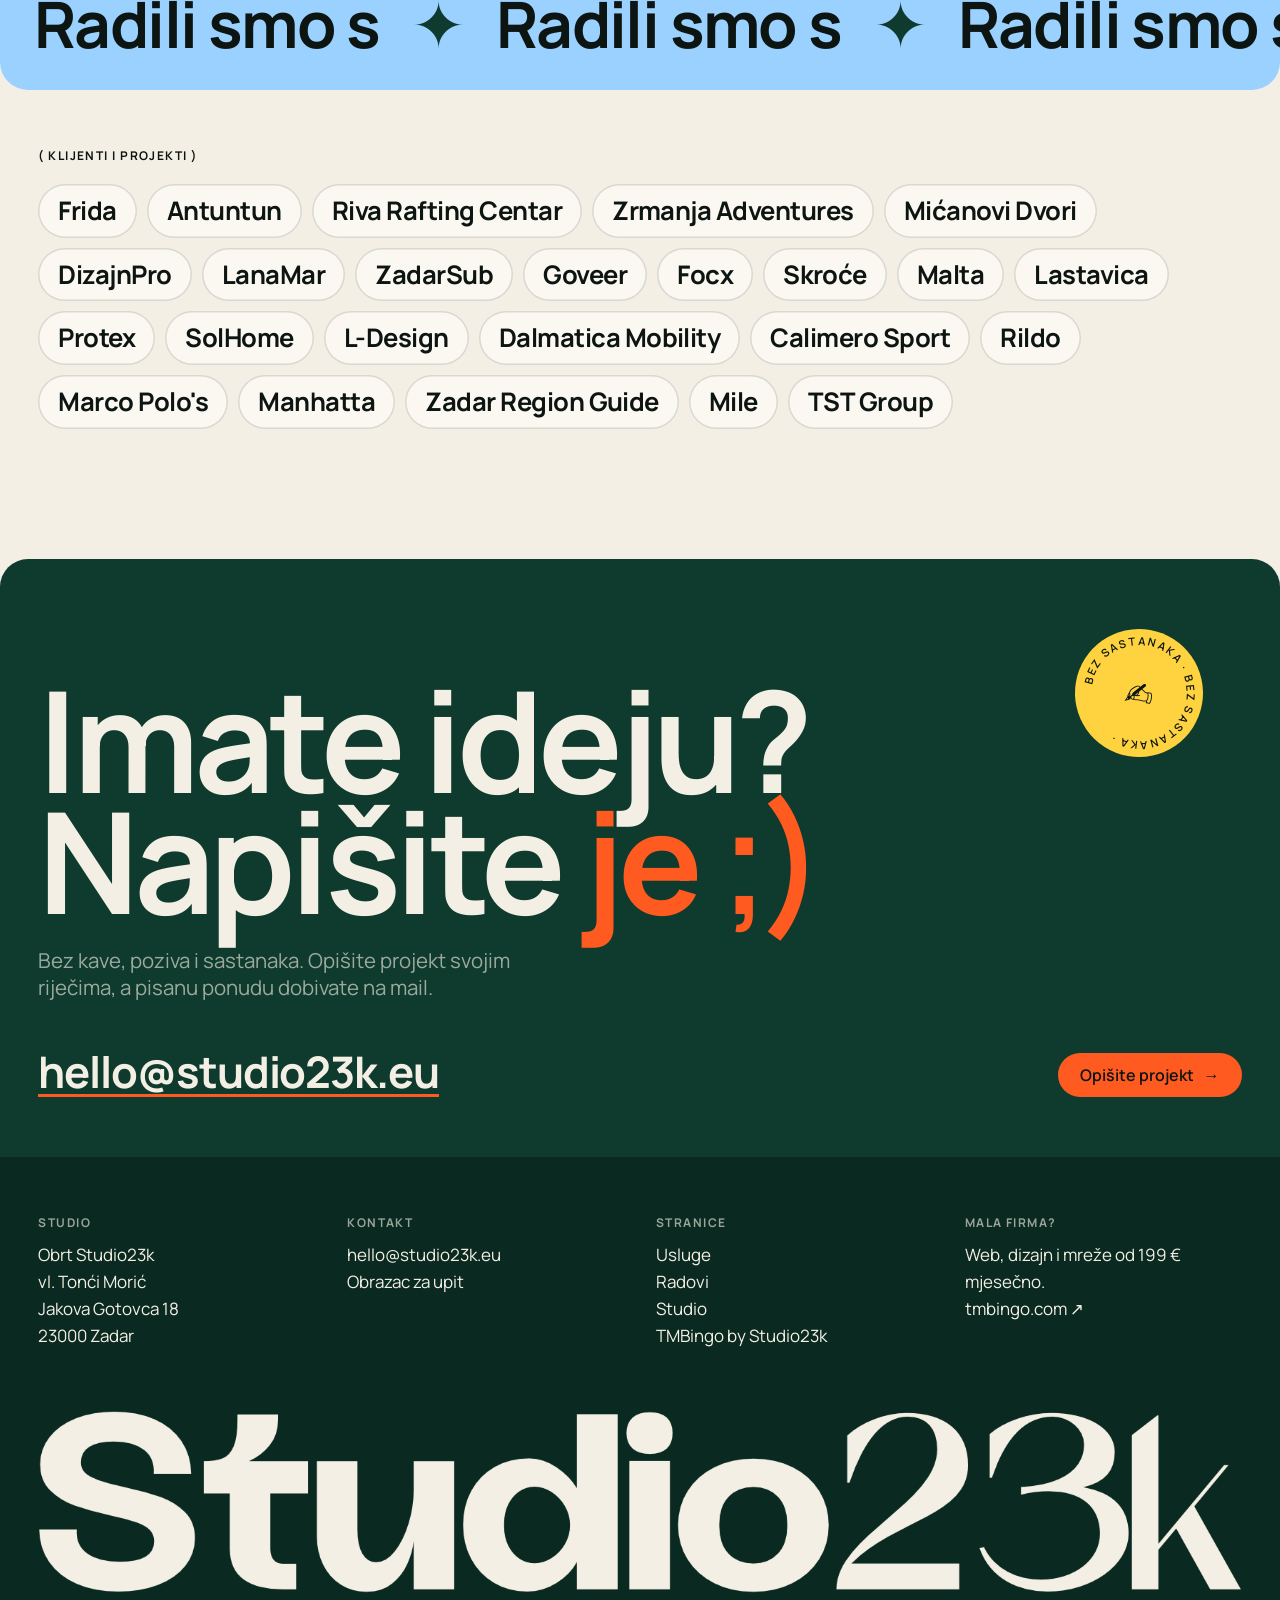
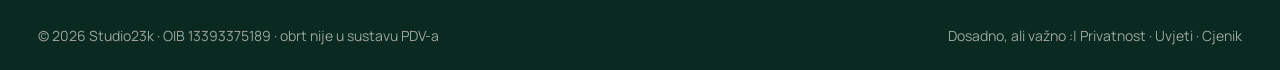
==== commit b069d00f: "Manrope Bold umjesto Synea za naslove, pravi Studio23k logo (zaglavlje, izbornik, zavjesa, podnožje," ====
--- a/radovi/index.html
+++ b/radovi/index.html
@@ -18,7 +18,7 @@
 <link rel="icon" type="image/png" href="/assets/favicon.png">
 <link rel="apple-touch-icon" href="/assets/apple-touch-icon.png">
 <link rel="stylesheet" href="/assets/fonts/fonts.css">
-<link rel="stylesheet" href="/assets/studio.css?v=6">
+<link rel="stylesheet" href="/assets/studio.css?v=7">
 <script>(function(){var d=document.documentElement;try{var s=localStorage.getItem('s23k-tema');if(s)d.dataset.theme=s;if(sessionStorage.getItem('s23k-pre'))d.classList.add('no-pre');sessionStorage.setItem('s23k-pre','1')}catch(e){}})();</script>
 <script type="application/ld+json">
 {
@@ -78,10 +78,10 @@
 </script>
 </head>
 <body>
-<div class="pre" id="pre" aria-hidden="true"><i></i><b>studio23<span>k</span></b><i></i></div>
+<div class="pre" id="pre" aria-hidden="true"><i></i><b><span class="lg"></span></b><i></i></div>
 <div class="cur" aria-hidden="true"></div>
 <header class="nav">
-  <a class="logo" href="/" aria-label="Studio23k, naslovna">studio23<b>k</b></a>
+  <a class="logo" href="/" aria-label="Studio23k, naslovna"><span class="lg"></span></a>
   <nav aria-label="Glavna navigacija"><ul><li><a href="/usluge/">Usluge</a></li><li><a href="/radovi/" aria-current="page">Radovi</a></li><li><a href="/#studio">Studio</a></li><li><a href="/tmbingo/" class="tmb">TMBingo</a></li></ul></nav>
   <div class="end">
     <button class="theme" type="button" id="theme" aria-label="Svijetla ili tamna tema" title="Svijetla / tamna tema"><svg viewBox="0 0 24 24" fill="none" stroke="currentColor" stroke-width="2"><circle cx="12" cy="12" r="9"/><path d="M12 3a9 9 0 0 0 0 18z" fill="currentColor"/></svg></button>
@@ -90,7 +90,7 @@
   </div>
 </header>
 <div class="menu" id="menu" aria-hidden="true">
-  <div class="row"><a class="logo" href="/">studio23<b>k</b></a><button class="close" type="button" id="closeMenu">Zatvori</button></div>
+  <div class="row"><a class="logo" href="/" aria-label="Studio23k, naslovna"><span class="lg"></span></a><button class="close" type="button" id="closeMenu">Zatvori</button></div>
   <nav class="links" aria-label="Izbornik"><a href="/usluge/">Usluge</a><a href="/radovi/">Radovi</a><a href="/#studio">Studio</a><a href="/tmbingo/" class="tmb">TMBingo</a><a href="/upit/">Upit</a></nav>
   <div class="row tag"><span>hello@studio23k.eu</span><span class="dim">Zadar</span></div>
 </div>
@@ -136,7 +136,7 @@
   <div><span class="tag">Kontakt</span><p><a href="mailto:hello@studio23k.eu">hello@studio23k.eu</a><br><a href="/upit/">Obrazac za upit</a></p></div>
   <div><span class="tag">Stranice</span><ul><li><a href="/usluge/">Usluge</a></li><li><a href="/radovi/">Radovi</a></li><li><a href="/#studio">Studio</a></li><li><a class="g" href="/tmbingo/">TMBingo by Studio23k</a></li></ul></div>
   <div><span class="tag">Mala firma?</span><p>Web, dizajn i mreže od 199 € mjesečno.<br><a class="g" href="https://tmbingo.com/" target="_blank" rel="noopener">tmbingo.com ↗</a></p></div>
-  <p class="big" aria-hidden="true">studio23<b>k</b></p>
+  <p class="big" aria-hidden="true"><span class="lg"></span></p>
   <div class="bottom"><span>© 2026 Studio23k · OIB 13393375189 · obrt nije u sustavu PDV-a</span><span>Dosadno, ali važno :| <a href="https://tmbingo.com/privatnost.html">Privatnost</a> · <a href="https://tmbingo.com/uvjeti.html">Uvjeti</a> · <a href="https://tmbingo.com/cjenik/">Cjenik</a></span></div>
 </footer>
 
--- a/assets/fonts/fonts.css
+++ b/assets/fonts/fonts.css
@@ -1,40 +1,4 @@
 /* Fontovi su na našem serveru (bez slanja IP adrese Googleu). Izvor: Google Fonts, licenca SIL OFL. */
-/* Syne 700 latin-ext */
-@font-face {
-  font-family: 'Syne';
-  font-style: normal;
-  font-weight: 700;
-  font-display: swap;
-  src: url(syne-700-latin-ext.woff2) format('woff2');
-  unicode-range: U+0100-02BA, U+02BD-02C5, U+02C7-02CC, U+02CE-02D7, U+02DD-02FF, U+0304, U+0308, U+0329, U+1D00-1DBF, U+1E00-1E9F, U+1EF2-1EFF, U+2020, U+20A0-20AB, U+20AD-20C4, U+2113, U+2C60-2C7F, U+A720-A7FF;
-}
-/* Syne 700 latin */
-@font-face {
-  font-family: 'Syne';
-  font-style: normal;
-  font-weight: 700;
-  font-display: swap;
-  src: url(syne-700-latin.woff2) format('woff2');
-  unicode-range: U+0000-00FF, U+0131, U+0152-0153, U+02BB-02BC, U+02C6, U+02DA, U+02DC, U+0304, U+0308, U+0329, U+2000-206F, U+20AC, U+2122, U+2191, U+2193, U+2212, U+2215, U+FEFF, U+FFFD;
-}
-/* Syne 800 latin-ext */
-@font-face {
-  font-family: 'Syne';
-  font-style: normal;
-  font-weight: 800;
-  font-display: swap;
-  src: url(syne-700-latin-ext.woff2) format('woff2');
-  unicode-range: U+0100-02BA, U+02BD-02C5, U+02C7-02CC, U+02CE-02D7, U+02DD-02FF, U+0304, U+0308, U+0329, U+1D00-1DBF, U+1E00-1E9F, U+1EF2-1EFF, U+2020, U+20A0-20AB, U+20AD-20C4, U+2113, U+2C60-2C7F, U+A720-A7FF;
-}
-/* Syne 800 latin */
-@font-face {
-  font-family: 'Syne';
-  font-style: normal;
-  font-weight: 800;
-  font-display: swap;
-  src: url(syne-700-latin.woff2) format('woff2');
-  unicode-range: U+0000-00FF, U+0131, U+0152-0153, U+02BB-02BC, U+02C6, U+02DA, U+02DC, U+0304, U+0308, U+0329, U+2000-206F, U+20AC, U+2122, U+2191, U+2193, U+2212, U+2215, U+FEFF, U+FFFD;
-}
 /* Manrope (varijabilni 200-800) latin-ext */
 @font-face {
   font-family: 'Manrope';
--- a/assets/studio.css
+++ b/assets/studio.css
@@ -1,4 +1,4 @@
-/* Studio23k v2: razigrana digitalna agencija. Duboka zelena (borovina) + krem + narančasta, velika Syne tipografija,
+/* Studio23k v2: razigrana digitalna agencija. Duboka zelena (borovina) + krem + narančasta, velika Manrope Bold tipografija,
    naljepnice, trake koje klize, numerirane kartice, zaobljeni oblici. Zelena TMBingo (#3faf7f) samo za paket. */
 :root {
   --deep: #0f3b2e;
@@ -18,7 +18,7 @@
   --r: 28px;
   --body: "Manrope", "Helvetica Neue", Arial, system-ui, sans-serif;
   --tech: "Manrope", "Helvetica Neue", Arial, system-ui, sans-serif;
-  --mark: "Syne", "Avenir Next", system-ui, sans-serif;
+  --mark: "Manrope", "Helvetica Neue", Arial, system-ui, sans-serif;
   --gx: max(16px, env(safe-area-inset-left, 0px), 3vw);
   /* teme: svijetla (zadano) i tamna */
   --bg: var(--cream); --fg: var(--ink); --surface: var(--paper); --navbg: rgba(251,248,242,.86); --em: var(--deep);
@@ -56,7 +56,7 @@
 /* Header */
 .nav { position: fixed; z-index: 50; top: 14px; left: var(--gx); right: var(--gx); display: flex; align-items: center; justify-content: space-between; gap: 16px; padding: 10px 10px 10px 22px; border-radius: 999px; background: var(--navbg); backdrop-filter: blur(14px); -webkit-backdrop-filter: blur(14px); box-shadow: 0 1px 0 var(--line); transition: transform .4s cubic-bezier(.2,.8,.2,1); }
 .nav.hide { transform: translateY(-140%); }
-.logo { font: 800 24px/1 var(--mark); letter-spacing: -.05em; display: inline-flex; align-items: baseline; }
+.logo { display: inline-flex; align-items: center; color: var(--fg); }
 .logo b { color: var(--orange); font-weight: 800; }
 .nav ul { display: flex; gap: 4px; }
 .nav ul a { display: block; padding: 10px 14px; border-radius: 999px; font-weight: 500; transition: background .2s; }
@@ -72,18 +72,18 @@
 .menu .row { display: flex; justify-content: space-between; align-items: center; }
 .menu .close { background: var(--cream); color: var(--ink); border: 0; border-radius: 999px; padding: 12px 18px; font: 600 15px/1 var(--body); cursor: pointer; }
 .menu .links { align-self: center; display: grid; gap: 6px; }
-.menu .links a { font: 800 clamp(44px, 11vw, 110px)/.95 var(--mark); letter-spacing: -.05em; }
+.menu .links a { font: 700 clamp(44px, 11vw, 110px)/.95 var(--mark); letter-spacing: -.03em; }
 .menu .links a:hover { color: var(--orange); }
 .menu .links a.tmb:hover { color: var(--green); }
 
 /* Hero */
 .hero { position: relative; min-height: 100svh; padding: 130px var(--gx) 40px; display: grid; align-content: center; overflow: hidden; }
-.hero h1 { position: relative; z-index: 2; font: 800 clamp(40px, 12.4vw, 220px)/.86 var(--mark); letter-spacing: -.065em; }
-.hero h1 .l { display: block; overflow: hidden; padding-bottom: .04em; }
+.hero h1 { position: relative; z-index: 2; font: 700 clamp(40px, 12.4vw, 220px)/.92 var(--mark); letter-spacing: -.04em; }
+.hero h1 .l { display: block; overflow: hidden; padding-bottom: .16em; margin-bottom: -.1em; }
 .hero h1 .l > span { display: inline-block; transform: translateY(105%); animation: up 1s cubic-bezier(.2,.8,.2,1) forwards; }
 .hero h1 .l:nth-child(2) > span { animation-delay: .12s; }
 .hero h1 .o { color: var(--orange); }
-.hero h1 em { font-style: normal; display: inline-block; padding: 0 .12em; border-radius: .35em; background: var(--em); color: var(--cream); transform: rotate(-2deg); }
+.hero h1 em { font-style: normal; display: inline-block; padding: 0 .12em .06em; border-radius: .35em; background: var(--em); color: var(--cream); transform: rotate(-2deg); }
 @keyframes up { to { transform: none; } }
 .hero .sub { position: relative; z-index: 2; margin-top: 36px; display: flex; flex-wrap: wrap; gap: 20px 48px; align-items: end; }
 .hero .sub p { font-size: clamp(18px, 1.6vw, 24px); line-height: 1.35; max-width: 34ch; }
@@ -97,12 +97,12 @@
 .scroll { position: absolute; z-index: 2; left: var(--gx); bottom: 22px; }
 
 /* Stickers */
-.stk { position: absolute; z-index: 3; display: inline-grid; place-items: center; text-align: center; font: 700 15px/1.05 var(--mark); letter-spacing: -.02em; color: var(--ink); user-select: none; cursor: grab; transition: rotate .3s cubic-bezier(.3,1.6,.5,1); }
+.stk { position: absolute; z-index: 3; display: inline-grid; place-items: center; text-align: center; font: 700 15px/1.05 var(--mark); letter-spacing: -.01em; color: var(--ink); user-select: none; cursor: grab; transition: rotate .3s cubic-bezier(.3,1.6,.5,1); }
 .stk:hover { rotate: 0deg !important; }
 .stk.round { width: 128px; height: 128px; border-radius: 50%; background: var(--sun); rotate: -12deg; }
 .stk.round svg { position: absolute; inset: 0; width: 100%; height: 100%; animation: spin 14s linear infinite; }
 .stk.round svg text { font: 600 11px var(--tech); letter-spacing: .18em; text-transform: uppercase; fill: var(--ink); }
-.stk.round b { font: 800 34px/1 var(--mark); letter-spacing: -.06em; }
+.stk.round b { font: 700 34px/1 var(--mark); letter-spacing: -.04em; }
 .stk.tape { padding: 12px 18px; background: var(--pink); border-radius: 12px; rotate: 7deg; box-shadow: 0 6px 0 rgba(13,21,18,.12); }
 .stk.star { width: 116px; height: 116px; background: var(--orange); clip-path: polygon(50% 0, 61% 18%, 82% 10%, 82% 32%, 100% 40%, 88% 57%, 98% 77%, 77% 80%, 70% 100%, 52% 88%, 33% 100%, 25% 80%, 3% 78%, 12% 58%, 0 40%, 17% 31%, 17% 10%, 39% 17%); rotate: 10deg; font-size: 14px; padding: 18px; }
 @keyframes spin { to { transform: rotate(360deg); } }
@@ -115,7 +115,7 @@
 .mq.s { background: var(--sun); color: var(--ink); }
 .mq .tr { display: inline-flex; gap: 0; animation: mq 26s linear infinite; }
 .mq.rev .tr { animation-direction: reverse; }
-.mq span { font: 800 clamp(34px, 5vw, 72px)/1 var(--mark); letter-spacing: -.04em; padding-right: .5em; }
+.mq span { font: 700 clamp(34px, 5vw, 72px)/1 var(--mark); letter-spacing: -.025em; padding-right: .5em; }
 .mq span i { font-style: normal; color: var(--orange); padding-left: .5em; }
 .mq.o span i, .mq.s span i { color: var(--deep); }
 .mq a:hover span { opacity: .8; }
@@ -123,7 +123,7 @@
 
 /* Statement */
 .stmt { padding: 140px var(--gx); display: grid; grid-template-columns: 1fr 2.2fr; gap: 40px; }
-.stmt h2 { font: 700 clamp(30px, 3.8vw, 58px)/1.06 var(--mark); letter-spacing: -.045em; text-wrap: balance; }
+.stmt h2 { font: 700 clamp(30px, 3.8vw, 58px)/1.06 var(--mark); letter-spacing: -.03em; text-wrap: balance; }
 .stmt h2 .hl { color: var(--ink); background: linear-gradient(transparent 58%, var(--sun) 58%, var(--sun) 92%, transparent 92%); }
 .stmt .ps { grid-column: 2; display: grid; grid-template-columns: 1fr 1fr; gap: 28px; color: var(--mute); max-width: 900px; }
 @media (max-width: 900px) { .stmt { grid-template-columns: 1fr; padding-block: 90px; } .stmt .ps { grid-column: 1; grid-template-columns: 1fr; } }
@@ -131,7 +131,7 @@
 /* Numbered cards (horizontal) */
 .deck { background: var(--deep); color: var(--cream); padding: 110px 0 120px; border-radius: var(--r) var(--r) 0 0; }
 .deck .hd { padding-inline: var(--gx); display: flex; justify-content: space-between; align-items: end; gap: 20px; margin-bottom: 44px; flex-wrap: wrap; }
-.deck .hd h2 { font: 800 clamp(40px, 6vw, 96px)/.9 var(--mark); letter-spacing: -.055em; }
+.deck .hd h2 { font: 700 clamp(40px, 6vw, 96px)/.9 var(--mark); letter-spacing: -.035em; }
 .deck .hd p { color: var(--mute-d); max-width: 32ch; }
 .cards { display: flex; gap: 16px; overflow-x: auto; scroll-snap-type: x mandatory; padding: 6px var(--gx) 24px; scrollbar-width: none; cursor: grab; }
 .cards::-webkit-scrollbar { display: none; }
@@ -140,14 +140,14 @@
 .card:nth-child(6n+1) { background: var(--cream); } .card:nth-child(6n+2) { background: var(--sun); } .card:nth-child(6n+3) { background: var(--pink); }
 .card:nth-child(6n+4) { background: var(--sky); } .card:nth-child(6n+5) { background: var(--orange); } .card:nth-child(6n+6) { background: #c9f2d8; }
 .card .n { display: flex; justify-content: space-between; }
-.card b { align-self: center; font: 800 clamp(64px, 7vw, 112px)/.85 var(--mark); letter-spacing: -.06em; }
-.card b small { display: block; font-size: clamp(18px, 1.5vw, 24px); overflow-wrap: anywhere; letter-spacing: -.03em; margin-top: 10px; }
+.card b { align-self: center; font: 700 clamp(64px, 7vw, 112px)/.85 var(--mark); letter-spacing: -.04em; }
+.card b small { display: block; font-size: clamp(18px, 1.5vw, 24px); overflow-wrap: anywhere; letter-spacing: -.02em; margin-top: 10px; }
 .card p { font-size: 18px; line-height: 1.3; font-weight: 500; }
 
 /* Services */
 .svc { padding: 130px var(--gx); }
 .sec-h { display: flex; justify-content: space-between; align-items: end; gap: 20px; margin-bottom: 56px; flex-wrap: wrap; }
-.sec-h h2 { font: 800 clamp(44px, 7vw, 120px)/.88 var(--mark); letter-spacing: -.06em; }
+.sec-h h2 { font: 700 clamp(44px, 7vw, 120px)/.88 var(--mark); letter-spacing: -.04em; }
 .sec-h h2 .o { color: var(--orange); }
 .sec-h p { max-width: 34ch; color: var(--mute); }
 .svl { border-top: 2px solid var(--fg); }
@@ -156,7 +156,7 @@
 .svl li:hover { color: var(--cream); padding-inline: 20px; }
 .svl li:hover::before { transform: none; }
 .svl li { isolation: isolate; }
-.svl h3 { font: 700 clamp(26px, 3.2vw, 50px)/1 var(--mark); letter-spacing: -.045em; }
+.svl h3 { font: 700 clamp(26px, 3.2vw, 50px)/1 var(--mark); letter-spacing: -.03em; }
 .svl p { color: inherit; opacity: .72; }
 .svl .ic { width: 40px; height: 40px; border-radius: 50%; background: var(--orange); display: grid; place-items: center; font-weight: 700; transition: transform .3s; }
 .svl li:hover .ic { transform: rotate(-45deg); background: var(--sun); color: var(--ink); }
@@ -180,7 +180,7 @@
 .thumb .go { position: absolute; right: 16px; bottom: 16px; width: 64px; height: 64px; border-radius: 50%; background: var(--orange); display: grid; place-items: center; font: 700 24px/1 var(--body); transform: scale(0) rotate(-90deg); transition: transform .4s cubic-bezier(.3,1.6,.5,1); }
 .grid2 a:hover .go { transform: none; }
 .cap { display: flex; justify-content: space-between; gap: 12px; align-items: baseline; }
-.cap h3 { font: 700 clamp(24px, 2.4vw, 36px)/1 var(--mark); letter-spacing: -.04em; }
+.cap h3 { font: 700 clamp(24px, 2.4vw, 36px)/1 var(--mark); letter-spacing: -.025em; }
 .chips { display: flex; flex-wrap: wrap; gap: 6px; }
 .chips span { font: 500 12px/1 var(--tech); letter-spacing: .08em; text-transform: uppercase; padding: 7px 10px; border-radius: 999px; box-shadow: inset 0 0 0 1.5px currentColor; }
 .more { margin-top: 70px; display: flex; justify-content: center; }
@@ -190,7 +190,7 @@
 .cl { padding: 0 var(--gx) 130px; }
 .cl .tag { display: block; margin-bottom: 22px; }
 .cloud { display: flex; flex-wrap: wrap; gap: 10px; }
-.cloud span { font: 700 clamp(18px, 2vw, 28px)/1 var(--mark); letter-spacing: -.03em; padding: 14px 20px; border-radius: 999px; background: var(--surface); box-shadow: inset 0 0 0 1.5px var(--line); transition: transform .3s cubic-bezier(.3,1.6,.5,1), background .2s; }
+.cloud span { font: 700 clamp(18px, 2vw, 28px)/1 var(--mark); letter-spacing: -.02em; padding: 14px 20px; border-radius: 999px; background: var(--surface); box-shadow: inset 0 0 0 1.5px var(--line); transition: transform .3s cubic-bezier(.3,1.6,.5,1), background .2s; }
 .cloud span:hover { color: var(--ink); background: var(--sun); transform: rotate(-4deg) scale(1.05); }
 
 /* Two ways */
@@ -198,11 +198,11 @@
 .way { position: relative; border-radius: var(--r); padding: clamp(24px, 3vw, 44px); min-height: 560px; display: grid; grid-template-rows: auto auto 1fr auto; gap: 22px; overflow: hidden; }
 .way.s23 { background: var(--ink); color: var(--cream); }
 .way.tmb { background: var(--green); color: var(--ink); }
-.way h3 { font: 800 clamp(40px, 4.6vw, 76px)/.9 var(--mark); letter-spacing: -.055em; }
+.way h3 { font: 700 clamp(40px, 4.6vw, 76px)/.9 var(--mark); letter-spacing: -.035em; }
 .way ul { display: grid; gap: 8px; align-self: start; }
 .way li { display: flex; gap: 10px; font-size: 18px; } .way li::before { content: "✦"; color: var(--orange); }
 .way.tmb li::before { color: var(--ink); }
-.way .pr { font: 800 clamp(44px, 4vw, 64px)/.9 var(--mark); letter-spacing: -.05em; }
+.way .pr { font: 700 clamp(44px, 4vw, 64px)/.9 var(--mark); letter-spacing: -.03em; }
 .way .pr small { display: block; font: 500 13px/1.4 var(--tech); letter-spacing: .08em; text-transform: uppercase; margin-top: 10px; opacity: .75; }
 .way .acts { display: flex; flex-wrap: wrap; gap: 10px; margin-top: 22px; }
 .way .stk { top: 26px; right: 26px; }
@@ -210,7 +210,7 @@
 
 /* FAQ */
 .faq { padding: 0 var(--gx) 130px; display: grid; grid-template-columns: 1fr 1.6fr; gap: 40px; }
-.faq h2 { font: 800 clamp(40px, 5vw, 80px)/.9 var(--mark); letter-spacing: -.055em; }
+.faq h2 { font: 700 clamp(40px, 5vw, 80px)/.9 var(--mark); letter-spacing: -.035em; }
 .faq details { border-radius: 20px; background: var(--surface); margin-bottom: 10px; box-shadow: inset 0 0 0 1.5px var(--line); }
 .faq summary { list-style: none; cursor: pointer; display: flex; justify-content: space-between; gap: 16px; padding: 22px 24px; font: 600 20px/1.25 var(--body); }
 .faq summary::-webkit-details-marker { display: none; }
@@ -222,10 +222,10 @@
 
 /* CTA + footer */
 .cta { background: var(--deep); color: var(--cream); padding: 120px var(--gx) 60px; border-radius: var(--r) var(--r) 0 0; position: relative; overflow: hidden; }
-.cta h2 { font: 800 clamp(56px, 11vw, 190px)/.86 var(--mark); letter-spacing: -.065em; }
+.cta h2 { font: 700 clamp(56px, 11vw, 190px)/.86 var(--mark); letter-spacing: -.04em; }
 .cta h2 .o { color: var(--orange); }
 .cta .row { margin-top: 48px; display: flex; flex-wrap: wrap; gap: 24px 60px; align-items: end; justify-content: space-between; }
-.cta .mail { font: 700 clamp(26px, 3.4vw, 52px)/1 var(--mark); letter-spacing: -.04em; border-bottom: 3px solid var(--orange); }
+.cta .mail { font: 700 clamp(26px, 3.4vw, 52px)/1 var(--mark); letter-spacing: -.025em; border-bottom: 3px solid var(--orange); }
 .cta .mail:hover { color: var(--orange); }
 .cta .stk { top: 70px; right: 6%; }
 @media (max-width: 900px) { .cta .stk { top: 20px; right: 16px; } }
@@ -233,7 +233,7 @@
 .ft .tag { display: block; color: var(--mute-d); margin-bottom: 12px; }
 .ft p, .ft li { line-height: 1.6; }
 .ft a:hover { color: var(--orange); } .ft a.g:hover { color: var(--green); }
-.ft .big { grid-column: 1 / -1; font: 800 13.2vw/.8 var(--mark); letter-spacing: -.075em; white-space: nowrap; overflow: hidden; margin-top: 30px; }
+.ft .big { grid-column: 1 / -1; font: 700 13.2vw/.8 var(--mark); letter-spacing: -.045em; white-space: nowrap; overflow: hidden; margin-top: 30px; }
 .ft .big b { color: var(--orange); }
 .ft .bottom { grid-column: 1 / -1; display: flex; flex-wrap: wrap; gap: 10px 26px; justify-content: space-between; color: var(--mute-d); font-size: 14px; }
 @media (max-width: 900px) { .ft { grid-template-columns: 1fr 1fr; } }
@@ -265,7 +265,7 @@
 
 /* Sub-pages */
 .phead { padding: 170px var(--gx) 80px; position: relative; }
-.phead h1 { font: 800 clamp(56px, 11vw, 190px)/.86 var(--mark); letter-spacing: -.065em; }
+.phead h1 { font: 700 clamp(56px, 11vw, 190px)/.86 var(--mark); letter-spacing: -.04em; }
 .phead h1 .o { color: var(--orange); } .phead h1 .g { color: var(--green); }
 .phead p { margin-top: 30px; font-size: clamp(18px, 1.6vw, 24px); line-height: 1.35; max-width: 44ch; }
 .phead .stk { top: 150px; right: 8%; }
@@ -274,7 +274,7 @@
 .plan { border-radius: var(--r); padding: 26px; display: grid; gap: 14px; align-content: start; background: var(--surface); box-shadow: inset 0 0 0 1.5px var(--line); transition: transform .35s cubic-bezier(.3,1.6,.5,1); }
 .plan:hover { transform: translateY(-6px) rotate(-1deg); }
 .plan.feat { background: var(--green); color: var(--ink); box-shadow: none; }
-.plan .amt { font: 800 clamp(40px, 3.5vw, 60px)/.9 var(--mark); letter-spacing: -.055em; white-space: nowrap; }
+.plan .amt { font: 700 clamp(40px, 3.5vw, 60px)/.9 var(--mark); letter-spacing: -.035em; white-space: nowrap; }
 .plan small { font: 500 12px/1.4 var(--tech); letter-spacing: .08em; text-transform: uppercase; opacity: .7; }
 .plan ul { display: grid; gap: 6px; border-top: 1.5px solid var(--line); padding-top: 14px; }
 .plan li::before { content: "✦ "; color: var(--orange); } .plan.feat li::before { color: var(--ink); }
@@ -286,7 +286,7 @@
 .vs { padding: 0 var(--gx) 130px; display: grid; grid-template-columns: 1fr 1fr; gap: 16px; }
 .vs > div { border-radius: var(--r); padding: 30px; }
 .vs .a { background: var(--green); } .vs .b { background: var(--ink); color: var(--cream); }
-.vs h3 { font: 800 clamp(32px, 3.4vw, 54px)/.9 var(--mark); letter-spacing: -.05em; margin-bottom: 20px; }
+.vs h3 { font: 700 clamp(32px, 3.4vw, 54px)/.9 var(--mark); letter-spacing: -.03em; margin-bottom: 20px; }
 .vs dl { margin: 0; display: grid; gap: 14px; }
 .vs dt { font: 500 12px/1.4 var(--tech); letter-spacing: .08em; text-transform: uppercase; opacity: .7; }
 .vs dd { margin: 2px 0 0; font-size: 18px; }
@@ -313,7 +313,7 @@
 .pre { position: fixed; inset: 0; z-index: 100; pointer-events: none; }
 .pre i { position: absolute; left: 0; right: 0; height: 50.5%; background: var(--deep); transition: transform 1s cubic-bezier(.77,0,.18,1); }
 .pre i:first-child { top: 0; } .pre i:last-child { bottom: 0; background: var(--deep-2); }
-.pre b { position: absolute; inset: 0; display: flex; align-items: center; justify-content: center; z-index: 2; color: var(--cream); font: 800 clamp(48px, 10vw, 150px)/1 var(--mark); letter-spacing: -.06em; transition: opacity .35s, transform .6s cubic-bezier(.2,.8,.2,1); }
+.pre b { position: absolute; inset: 0; display: flex; align-items: center; justify-content: center; z-index: 2; color: var(--cream); font: 700 clamp(48px, 10vw, 150px)/1 var(--mark); letter-spacing: -.04em; transition: opacity .35s, transform .6s cubic-bezier(.2,.8,.2,1); }
 .pre b span { color: var(--orange); }
 .pre.out i:first-child { transform: translateY(-101%); } .pre.out i:last-child { transform: translateY(101%); }
 .pre.out b { opacity: 0; transform: scale(.92); }
@@ -339,7 +339,7 @@
 .steps li:nth-child(1) { background: var(--sun); color: var(--ink); box-shadow: none; }
 .steps li:nth-child(3) { background: var(--pink); color: var(--ink); box-shadow: none; }
 .steps li:hover { transform: rotate(-1.5deg) translateY(-4px); }
-.steps h3 { font: 700 clamp(24px, 2.2vw, 34px)/1 var(--mark); letter-spacing: -.04em; margin-top: auto; }
+.steps h3 { font: 700 clamp(24px, 2.2vw, 34px)/1 var(--mark); letter-spacing: -.025em; margin-top: auto; }
 .steps p { opacity: .75; }
 @media (max-width: 1000px) { .steps ol { grid-template-columns: 1fr 1fr; } }
 @media (max-width: 560px) { .steps ol { grid-template-columns: 1fr; } .steps li { min-height: 0; } .steps h3 { margin-top: 30px; } }
@@ -350,7 +350,7 @@
 .uimg img { width: 100%; height: 100%; object-fit: cover; }
 .ugrid { padding: 0 var(--gx) 130px; display: grid; grid-template-columns: 1.6fr 1fr; gap: 40px; align-items: start; }
 .dob { margin-top: 26px; border-top: 2px solid var(--fg); }
-.dob li { padding: 20px 0; border-bottom: 2px solid var(--fg); font: 700 clamp(22px, 2.4vw, 38px)/1.05 var(--mark); letter-spacing: -.04em; display: flex; gap: 18px; }
+.dob li { padding: 20px 0; border-bottom: 2px solid var(--fg); font: 700 clamp(22px, 2.4vw, 38px)/1.05 var(--mark); letter-spacing: -.025em; display: flex; gap: 18px; }
 .dob li::before { content: "✦"; color: var(--orange); font-size: .7em; padding-top: .15em; }
 .za { border-radius: var(--r); padding: 30px; background: var(--deep); color: var(--cream); display: grid; gap: 8px; position: sticky; top: 100px; }
 .za .tag { color: var(--mute-d); display: block; }
@@ -367,7 +367,7 @@
 .ulist .im { border-radius: var(--r); overflow: hidden; aspect-ratio: 16 / 10; margin-bottom: 8px; }
 .ulist img { width: 100%; height: 100%; object-fit: cover; transition: transform .6s cubic-bezier(.2,.8,.2,1); }
 .ulist a:hover img { transform: scale(1.04) rotate(-.6deg); }
-.ulist h2 { font: 700 clamp(28px, 3vw, 48px)/1 var(--mark); letter-spacing: -.045em; }
+.ulist h2 { font: 700 clamp(28px, 3vw, 48px)/1 var(--mark); letter-spacing: -.03em; }
 .ulist a:hover h2 { color: var(--orange); }
 .ulist p { color: var(--mute); max-width: 48ch; }
 @media (max-width: 800px) { .ulist { grid-template-columns: 1fr; } }
@@ -401,15 +401,15 @@
 .rev { margin: 0; border-radius: var(--r); padding: 34px; background: var(--sun); color: var(--ink); display: grid; gap: 20px; align-content: space-between; transition: transform .35s cubic-bezier(.3,1.6,.5,1); }
 .rev:nth-child(3n+2) { background: var(--pink); } .rev:nth-child(3n) { background: var(--sky); }
 .rev:hover { transform: rotate(-1.2deg); }
-.rev .q { font: 800 90px/.6 var(--mark); color: var(--orange); }
+.rev .q { font: 700 90px/.6 var(--mark); color: var(--orange); }
 .rev blockquote { margin: 0; font: 600 clamp(19px, 1.6vw, 24px)/1.4 var(--body); }
 .rev figcaption { font-size: 15px; } .rev figcaption a { text-decoration: underline; }
 
 /* Vesele tekstualne face :) */
-.emo { display: inline-grid; place-items: center; min-width: 2.4em; padding: .38em .6em; border-radius: 999px; background: var(--sun); color: var(--ink); font: 800 15px/1 var(--mark); letter-spacing: -.02em; white-space: nowrap; rotate: -8deg; transition: rotate .4s cubic-bezier(.3,1.6,.5,1); }
+.emo { display: inline-grid; place-items: center; min-width: 2.4em; padding: .38em .6em; border-radius: 999px; background: var(--sun); color: var(--ink); font: 700 15px/1 var(--mark); letter-spacing: -.01em; white-space: nowrap; rotate: -8deg; transition: rotate .4s cubic-bezier(.3,1.6,.5,1); }
 .emo.big { font-size: 26px; justify-self: start; background: var(--fg); color: var(--bg); }
 .steps li:hover .emo, .card:hover .emo, .rev:hover .emo, .ulist a:hover .emo, .dob li:hover .emo { rotate: 90deg; }
-.svl .ic { width: auto; min-width: 54px; padding: 0 12px; border-radius: 999px; font: 800 17px/40px var(--mark); letter-spacing: -.02em; white-space: nowrap; }
+.svl .ic { width: auto; min-width: 54px; padding: 0 12px; border-radius: 999px; font: 700 17px/40px var(--mark); letter-spacing: -.01em; white-space: nowrap; }
 .svl li:hover .ic { transform: rotate(90deg); }
 .card .n .emo { font-size: 13px; }
 .dob li::before { content: none; }
@@ -422,3 +422,11 @@
 .revs.home { padding-top: 0; }
 :root[data-theme="dark"] .emo.big { background: var(--cream); color: var(--ink); }
 .rev:only-child { max-width: 860px; }
+
+/* Pravi Studio23k logo (PNG maska, boja = currentColor pa radi u svijetloj i tamnoj temi) */
+.lg { display: block; width: 150px; aspect-ratio: 1686 / 255; background: currentColor; -webkit-mask: url(/assets/logo.png) center / contain no-repeat; mask: url(/assets/logo.png) center / contain no-repeat; }
+.menu .logo .lg { width: 140px; }
+.pre b .lg { width: min(70vw, 620px); }
+.ft .big .lg { width: 100%; }
+.ft .big { overflow: visible; line-height: 0; }
+.pre b .lg { color: var(--cream); }
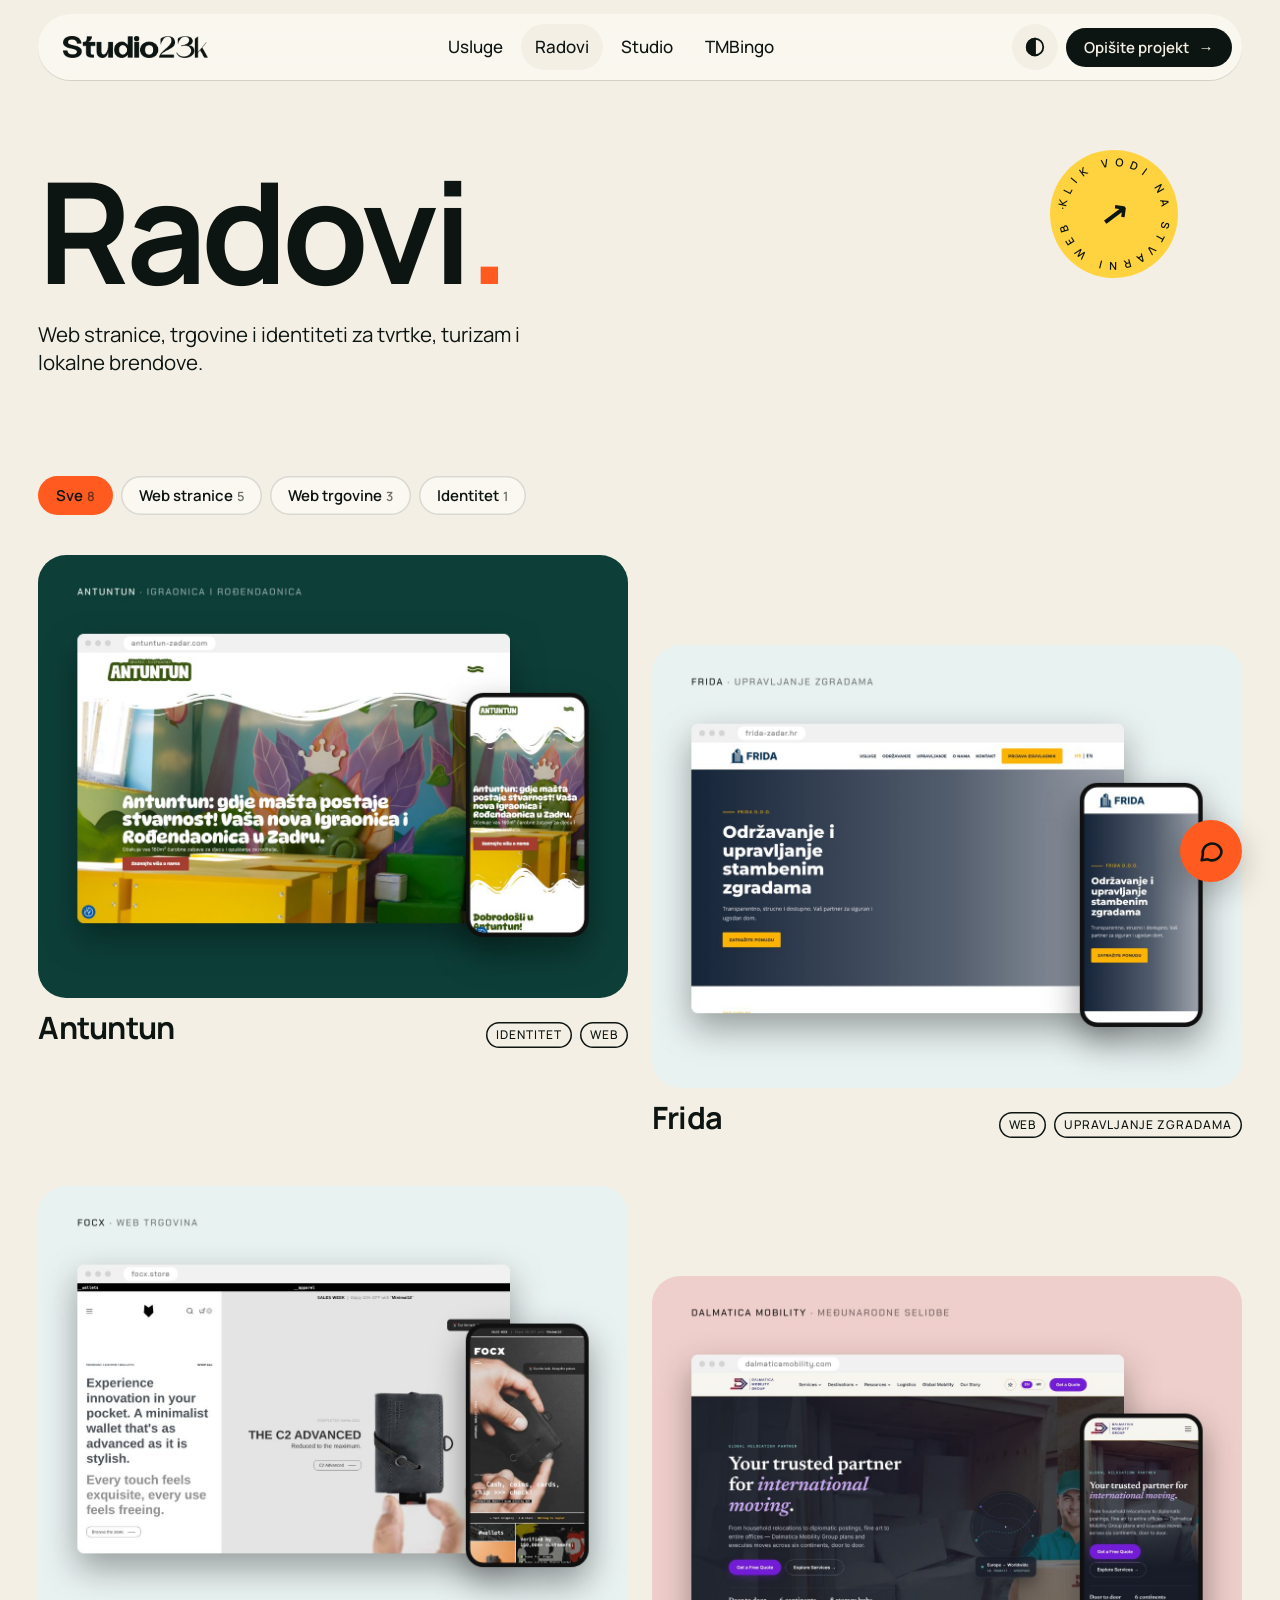
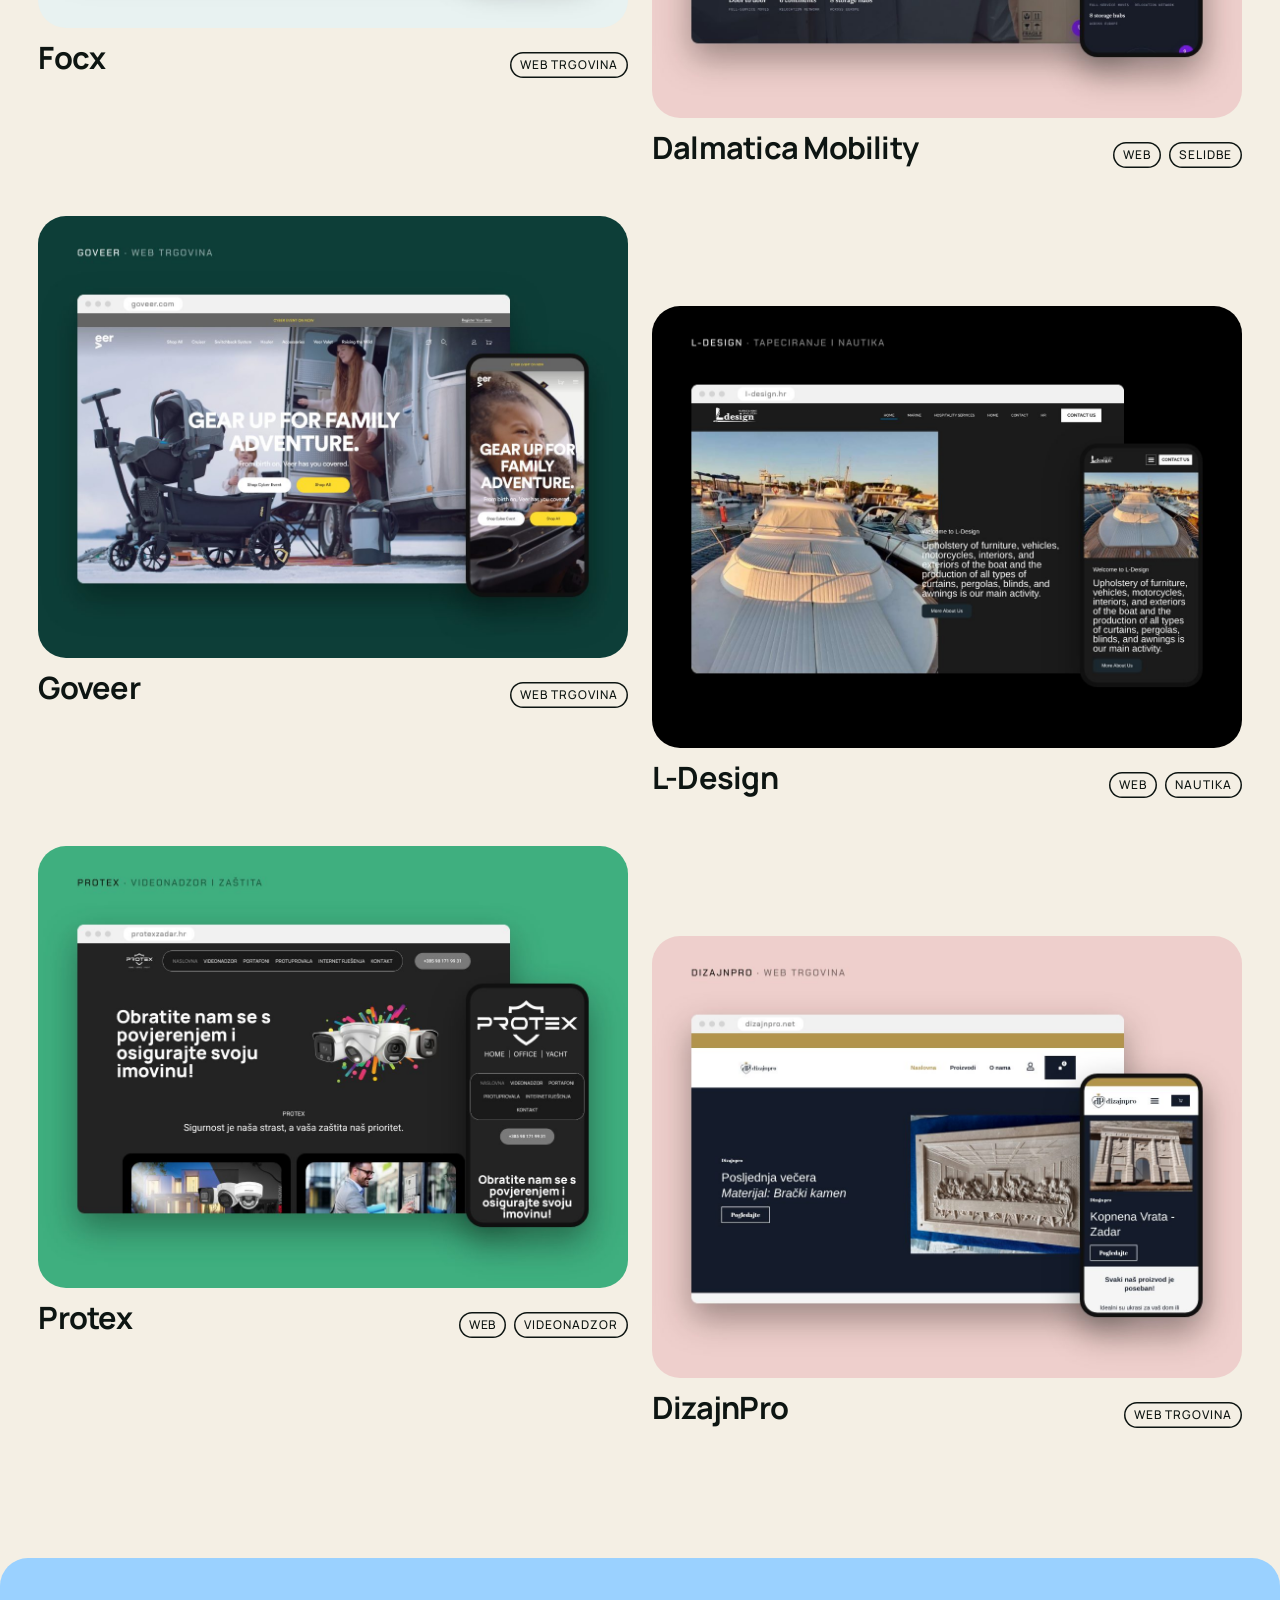
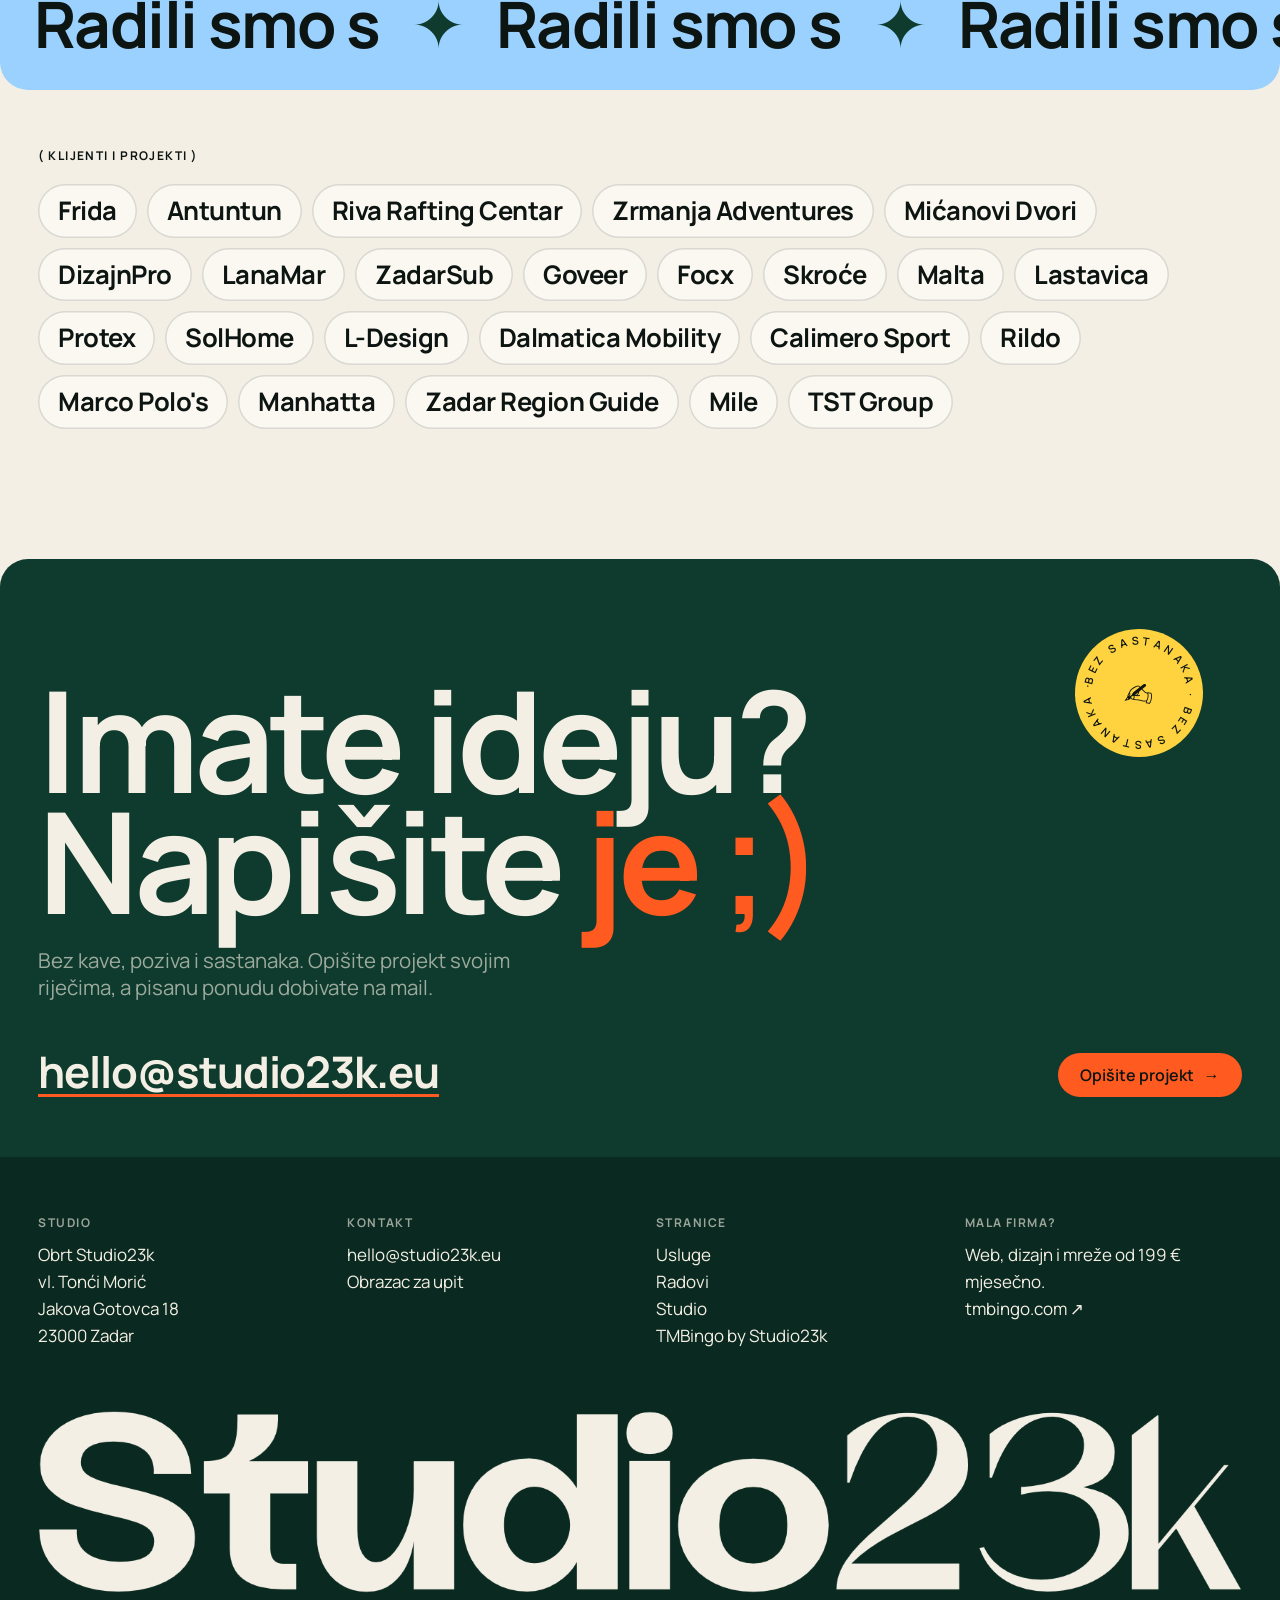
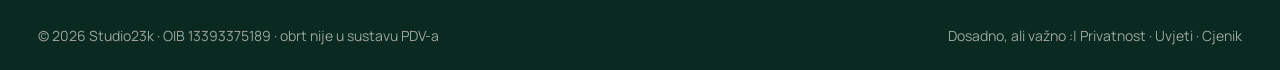
==== commit e786d904: "Hero: puni tekst bez obruba, čist zeleni okvir oko riječi ideje, ravnomjeran tekst na okruglim nalje" ====
--- a/radovi/index.html
+++ b/radovi/index.html
@@ -18,7 +18,7 @@
 <link rel="icon" type="image/png" href="/assets/favicon.png">
 <link rel="apple-touch-icon" href="/assets/apple-touch-icon.png">
 <link rel="stylesheet" href="/assets/fonts/fonts.css">
-<link rel="stylesheet" href="/assets/studio.css?v=7">
+<link rel="stylesheet" href="/assets/studio.css?v=9">
 <script>(function(){var d=document.documentElement;try{var s=localStorage.getItem('s23k-tema');if(s)d.dataset.theme=s;if(sessionStorage.getItem('s23k-pre'))d.classList.add('no-pre');sessionStorage.setItem('s23k-pre','1')}catch(e){}})();</script>
 <script type="application/ld+json">
 {
@@ -26,7 +26,7 @@
  "@type": "ProfessionalService",
  "@id": "https://studio23k.eu/#studio",
  "name": "Studio23k",
- "slogan": "Kreiramo doživljaj",
+ "slogan": "Mi prodajemo ideje. Usluge su samo alat.",
  "description": "Kreativni i digitalni studio iz Zadra za veće projekte: web platforme i trgovine po mjeri, web aplikacije, brend identitet, foto i video te kampanje. Paket za male firme je TMBingo by Studio23k.",
  "url": "https://studio23k.eu/",
  "logo": "https://studio23k.eu/assets/apple-touch-icon.png",
@@ -97,7 +97,7 @@
 
 <main>
 <section class="phead">
-  <div class="stk round s6" style="rotate:8deg" aria-hidden="true"><svg viewBox="0 0 128 128"><defs><path id="cs6" d="M64,64 m-48,0 a48,48 0 1,1 96,0 a48,48 0 1,1 -96,0"/></defs><text><textPath href="#cs6">klik vodi na stvarni web · </textPath></text></svg><b>↗</b></div>
+  <div class="stk round s6" style="rotate:8deg" aria-hidden="true"><svg viewBox="0 0 128 128"><defs><path id="cs6" d="M64,64 m-48,0 a48,48 0 1,1 96,0 a48,48 0 1,1 -96,0"/></defs><text><textPath href="#cs6" textLength="301" lengthAdjust="spacing">klik vodi na stvarni web · </textPath></text></svg><b>↗</b></div>
   <h1>Radovi<span class="o">.</span></h1>
   <p>Web stranice, trgovine i identiteti za tvrtke, turizam i lokalne brendove.</p>
 </section>
@@ -123,7 +123,7 @@
 <section class="cl"><span class="tag" style="padding-top:60px">( Klijenti i projekti )</span><div class="cloud rv"><span>Frida</span><span>Antuntun</span><span>Riva Rafting Centar</span><span>Zrmanja Adventures</span><span>Mićanovi Dvori</span><span>DizajnPro</span><span>LanaMar</span><span>ZadarSub</span><span>Goveer</span><span>Focx</span><span>Skroće</span><span>Malta</span><span>Lastavica</span><span>Protex</span><span>SolHome</span><span>L-Design</span><span>Dalmatica Mobility</span><span>Calimero Sport</span><span>Rildo</span><span>Marco Polo's</span><span>Manhatta</span><span>Zadar Region Guide</span><span>Mile</span><span>TST Group</span></div></section>
 </main>
 <section class="cta" id="kontakt">
-  <div class="stk round s9" style="rotate:10deg" aria-hidden="true"><svg viewBox="0 0 128 128"><defs><path id="cs9" d="M64,64 m-48,0 a48,48 0 1,1 96,0 a48,48 0 1,1 -96,0"/></defs><text><textPath href="#cs9">bez sastanaka · bez sastanaka · </textPath></text></svg><b>✍</b></div>
+  <div class="stk round s9" style="rotate:10deg" aria-hidden="true"><svg viewBox="0 0 128 128"><defs><path id="cs9" d="M64,64 m-48,0 a48,48 0 1,1 96,0 a48,48 0 1,1 -96,0"/></defs><text><textPath href="#cs9" textLength="301" lengthAdjust="spacing">bez sastanaka · bez sastanaka · </textPath></text></svg><b>✍</b></div>
   <h2 class="rv">Imate ideju?<br>Napišite <span class="o">je ;)</span></h2>
   <p class="lead rv">Bez kave, poziva i sastanaka. Opišite projekt svojim riječima, a pisanu ponudu dobivate na mail.</p>
   <div class="row rv">
--- a/assets/studio.css
+++ b/assets/studio.css
@@ -78,7 +78,7 @@
 
 /* Hero */
 .hero { position: relative; min-height: 100svh; padding: 130px var(--gx) 40px; display: grid; align-content: center; overflow: hidden; }
-.hero h1 { position: relative; z-index: 2; font: 700 clamp(40px, 12.4vw, 220px)/.92 var(--mark); letter-spacing: -.04em; }
+.hero h1 { position: relative; z-index: 2; font: 700 clamp(44px, 8.6vw, 156px)/.98 var(--mark); letter-spacing: -.04em; }
 .hero h1 .l { display: block; overflow: hidden; padding-bottom: .16em; margin-bottom: -.1em; }
 .hero h1 .l > span { display: inline-block; transform: translateY(105%); animation: up 1s cubic-bezier(.2,.8,.2,1) forwards; }
 .hero h1 .l:nth-child(2) > span { animation-delay: .12s; }
@@ -430,3 +430,23 @@
 .ft .big .lg { width: 100%; }
 .ft .big { overflow: visible; line-height: 0; }
 .pre b .lg { color: var(--cream); }
+
+/* Hero: "Mi prodajemo ideje. Usluge su samo alat." */
+.hero .kick { position: relative; z-index: 2; display: inline-block; margin-bottom: 26px; padding: 10px 18px; border-radius: 999px; background: var(--sun); color: var(--ink); font: 700 clamp(15px, 1.3vw, 19px)/1.2 var(--body); rotate: -2deg; }
+.hero .kick i { font-family: Georgia, "Times New Roman", serif; font-weight: 400; font-size: 1.12em; }
+.hero h1 .b2 { display: inline-block; color: transparent; -webkit-text-stroke: 2px var(--fg); transform: translateY(105%); animation: up 1s .12s cubic-bezier(.2,.8,.2,1) forwards; }
+@media (prefers-reduced-motion: reduce) { .hero h1 .b2 { animation: none; transform: none; } }
+@media (max-width: 600px) { .hero h1 .b2 { -webkit-text-stroke-width: 1.5px; } }
+.hero .kick { width: fit-content; justify-self: start; align-self: start; }
+.hero h1 .b2 { letter-spacing: 0; }
+@media (max-width: 700px) { .hero .s1 { display: none; } }
+.hero h1 .l:first-child { margin-bottom: 0; }
+/* Ispravci heroja: puni tekst, čist zeleni okvir, ravnomjeran tekst na naljepnici */
+.stk.round svg text { letter-spacing: 0; }
+.hero h1 .b2 { color: var(--fg); -webkit-text-stroke: 0; }
+.hero h1 .l { overflow: visible; padding-bottom: 0; margin-bottom: 0; }
+.hero h1 .l > span, .hero h1 .b2 { transform: none; opacity: 0; animation: hup .9s cubic-bezier(.2,.8,.2,1) forwards; }
+.hero h1 .l:nth-child(2) > span { animation-delay: .12s; }
+@keyframes hup { from { opacity: 0; transform: translateY(.35em); } to { opacity: 1; transform: none; } }
+@media (prefers-reduced-motion: reduce) { .hero h1 .l > span, .hero h1 .b2 { animation: none; opacity: 1; transform: none; } }
+.hero h1 em { padding: .02em .14em .16em; line-height: .9; vertical-align: baseline; }
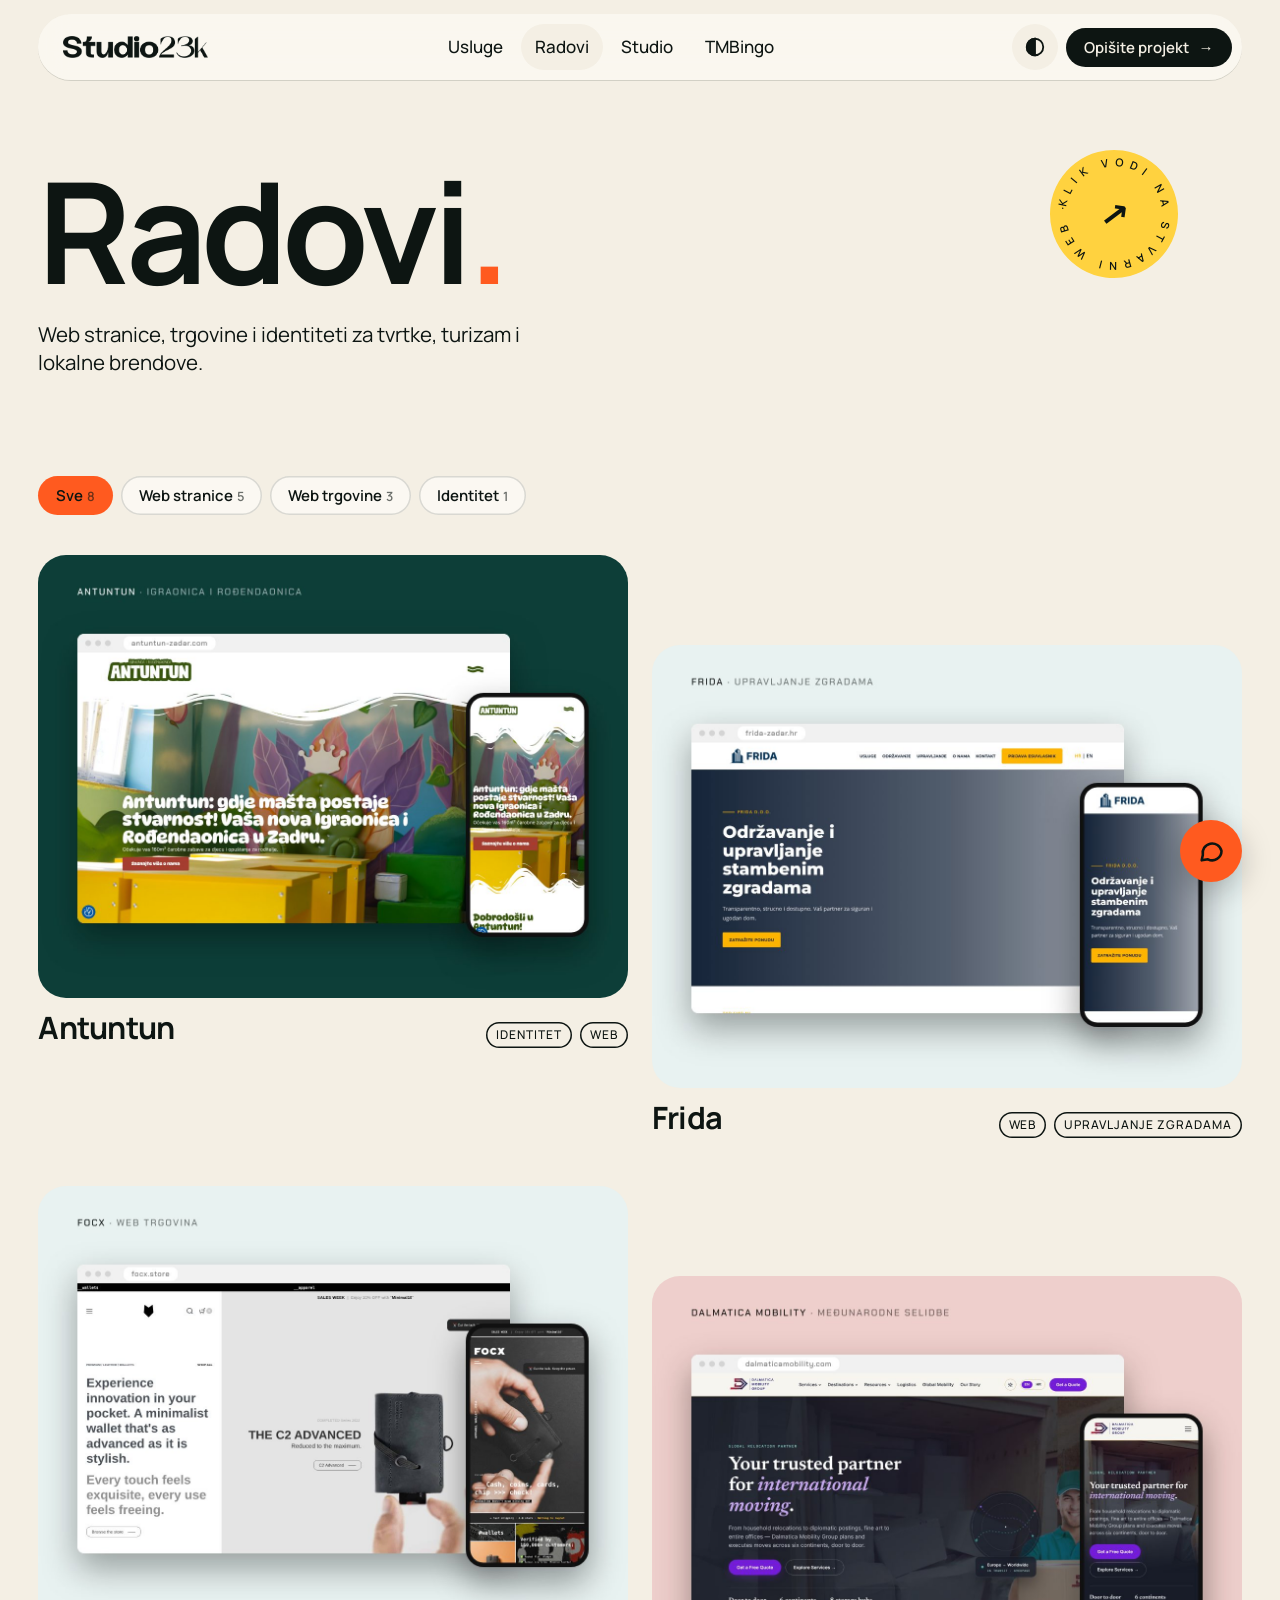
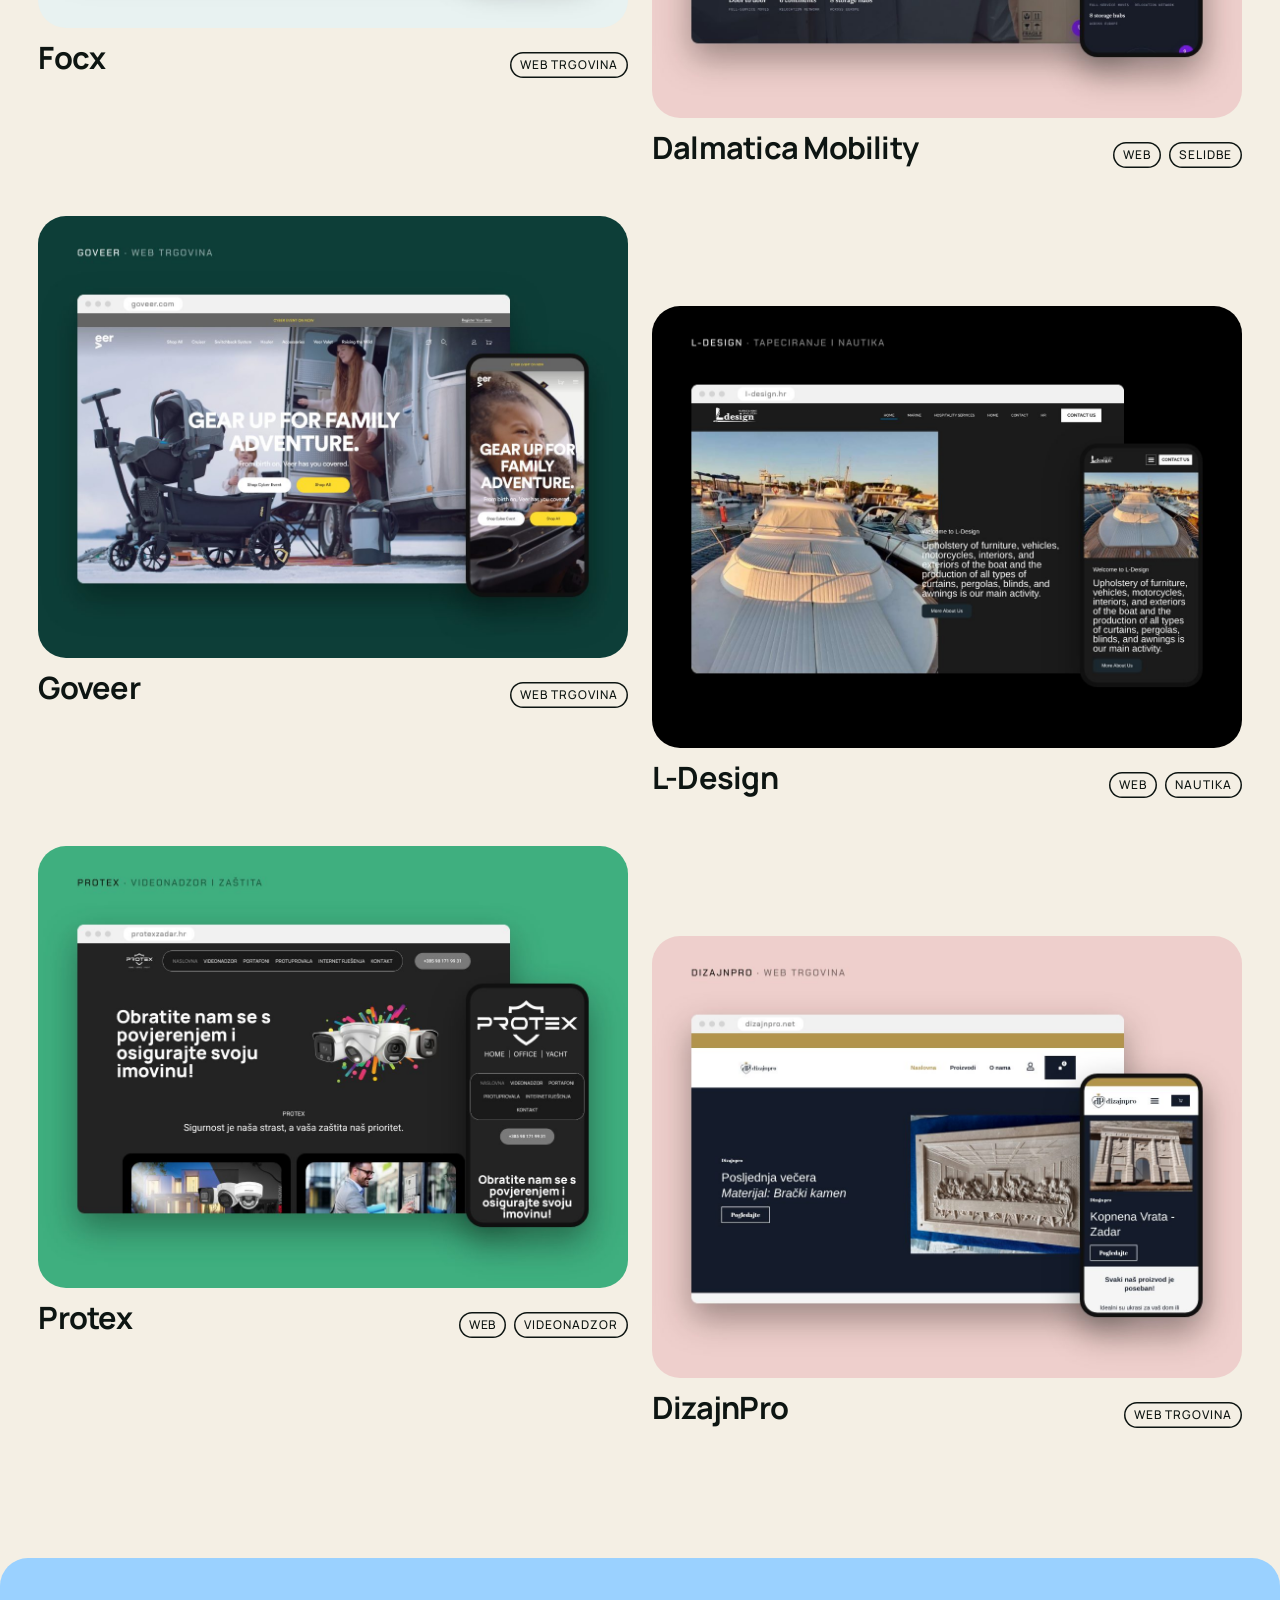
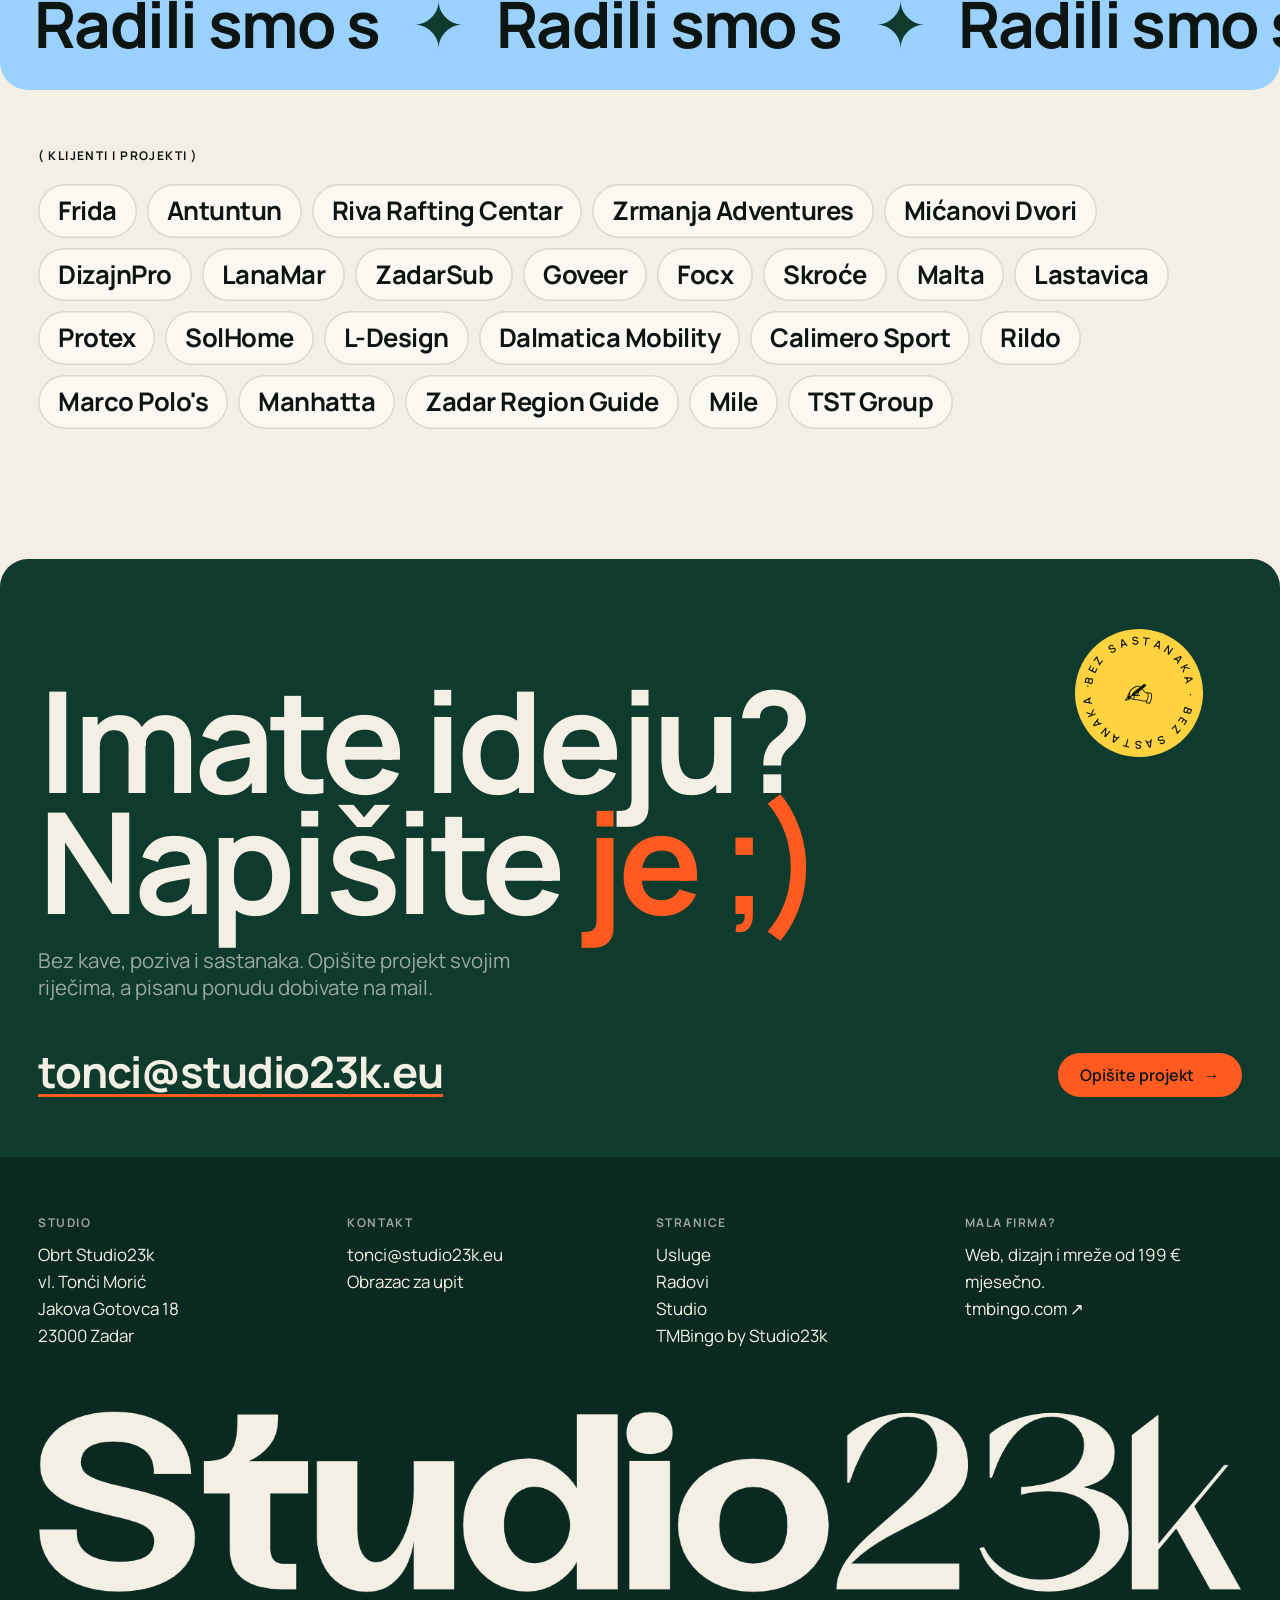
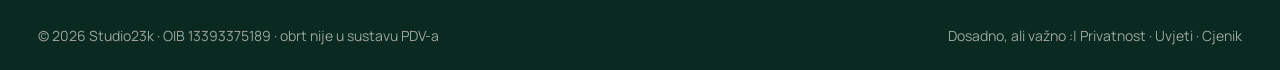
==== commit ded200a9: "Cloudflare Pages: _redirects i _headers umjesto netlify.toml, obrazac preko Web3Forms, glavni e-mail" ====
--- a/radovi/index.html
+++ b/radovi/index.html
@@ -18,7 +18,7 @@
 <link rel="icon" type="image/png" href="/assets/favicon.png">
 <link rel="apple-touch-icon" href="/assets/apple-touch-icon.png">
 <link rel="stylesheet" href="/assets/fonts/fonts.css">
-<link rel="stylesheet" href="/assets/studio.css?v=9">
+<link rel="stylesheet" href="/assets/studio.css?v=10">
 <script>(function(){var d=document.documentElement;try{var s=localStorage.getItem('s23k-tema');if(s)d.dataset.theme=s;if(sessionStorage.getItem('s23k-pre'))d.classList.add('no-pre');sessionStorage.setItem('s23k-pre','1')}catch(e){}})();</script>
 <script type="application/ld+json">
 {
@@ -31,7 +31,7 @@
  "url": "https://studio23k.eu/",
  "logo": "https://studio23k.eu/assets/apple-touch-icon.png",
  "image": "https://studio23k.eu/assets/og-image.jpg",
- "email": "hello@studio23k.eu",
+ "email": "tonci@studio23k.eu",
  "telephone": "+385 92 405 0600",
  "taxID": "13393375189",
  "address": {
@@ -92,7 +92,7 @@
 <div class="menu" id="menu" aria-hidden="true">
   <div class="row"><a class="logo" href="/" aria-label="Studio23k, naslovna"><span class="lg"></span></a><button class="close" type="button" id="closeMenu">Zatvori</button></div>
   <nav class="links" aria-label="Izbornik"><a href="/usluge/">Usluge</a><a href="/radovi/">Radovi</a><a href="/#studio">Studio</a><a href="/tmbingo/" class="tmb">TMBingo</a><a href="/upit/">Upit</a></nav>
-  <div class="row tag"><span>hello@studio23k.eu</span><span class="dim">Zadar</span></div>
+  <div class="row tag"><span>tonci@studio23k.eu</span><span class="dim">Zadar</span></div>
 </div>
 
 <main>
@@ -127,13 +127,13 @@
   <h2 class="rv">Imate ideju?<br>Napišite <span class="o">je ;)</span></h2>
   <p class="lead rv">Bez kave, poziva i sastanaka. Opišite projekt svojim riječima, a pisanu ponudu dobivate na mail.</p>
   <div class="row rv">
-    <a class="mail" href="mailto:hello@studio23k.eu?subject=Upit%20za%20projekt" data-cur="Pišite">hello@studio23k.eu</a>
+    <a class="mail" href="mailto:tonci@studio23k.eu?subject=Upit%20za%20projekt" data-cur="Pišite">tonci@studio23k.eu</a>
     <div style="display:flex;gap:10px;flex-wrap:wrap"><a class="pill o" href="/upit/">Opišite projekt <span class="ar">→</span></a></div>
   </div>
 </section>
 <footer class="ft">
   <div><span class="tag">Studio</span><p>Obrt Studio23k<br>vl. Tonći Morić<br>Jakova Gotovca 18<br>23000 Zadar</p></div>
-  <div><span class="tag">Kontakt</span><p><a href="mailto:hello@studio23k.eu">hello@studio23k.eu</a><br><a href="/upit/">Obrazac za upit</a></p></div>
+  <div><span class="tag">Kontakt</span><p><a href="mailto:tonci@studio23k.eu">tonci@studio23k.eu</a><br><a href="/upit/">Obrazac za upit</a></p></div>
   <div><span class="tag">Stranice</span><ul><li><a href="/usluge/">Usluge</a></li><li><a href="/radovi/">Radovi</a></li><li><a href="/#studio">Studio</a></li><li><a class="g" href="/tmbingo/">TMBingo by Studio23k</a></li></ul></div>
   <div><span class="tag">Mala firma?</span><p>Web, dizajn i mreže od 199 € mjesečno.<br><a class="g" href="https://tmbingo.com/" target="_blank" rel="noopener">tmbingo.com ↗</a></p></div>
   <p class="big" aria-hidden="true"><span class="lg"></span></p>
@@ -144,7 +144,7 @@
   <div class="win" role="dialog" aria-label="Poruka Studio23k">
     <div class="top"><i></i><b>Studio23k</b><span class="dim">· Zadar</span></div>
     <div class="msgs"><p class="msg">Bok! :)</p><p class="msg">Imate projekt na umu ili vam treba nešto manje za firmu? Napišite, odgovaramo pisano.</p></div>
-    <div class="opts"><a href="/upit/">Opisat ću projekt</a><a class="g" href="/tmbingo/">Mala sam firma</a><a href="mailto:hello@studio23k.eu?subject=Upit%20za%20projekt">Pišem mail</a></div>
+    <div class="opts"><a href="/upit/">Opisat ću projekt</a><a class="g" href="/tmbingo/">Mala sam firma</a><a href="mailto:tonci@studio23k.eu?subject=Upit%20za%20projekt">Pišem mail</a></div>
   </div>
   <button class="btn" type="button" aria-label="Otvori poruke" aria-expanded="false"><svg viewBox="0 0 24 24" fill="none" stroke="currentColor" stroke-width="2.2" stroke-linecap="round" stroke-linejoin="round"><path d="M21 12a8 8 0 0 1-11.6 7.1L4 20l1-4.6A8 8 0 1 1 21 12z"/></svg></button>
 </div>
--- a/assets/studio.css
+++ b/assets/studio.css
@@ -450,3 +450,4 @@
 @keyframes hup { from { opacity: 0; transform: translateY(.35em); } to { opacity: 1; transform: none; } }
 @media (prefers-reduced-motion: reduce) { .hero h1 .l > span, .hero h1 .b2 { animation: none; opacity: 1; transform: none; } }
 .hero h1 em { padding: .02em .14em .16em; line-height: .9; vertical-align: baseline; }
+.fm .hp { position: absolute; left: -9999px; width: 1px; height: 1px; opacity: 0; }
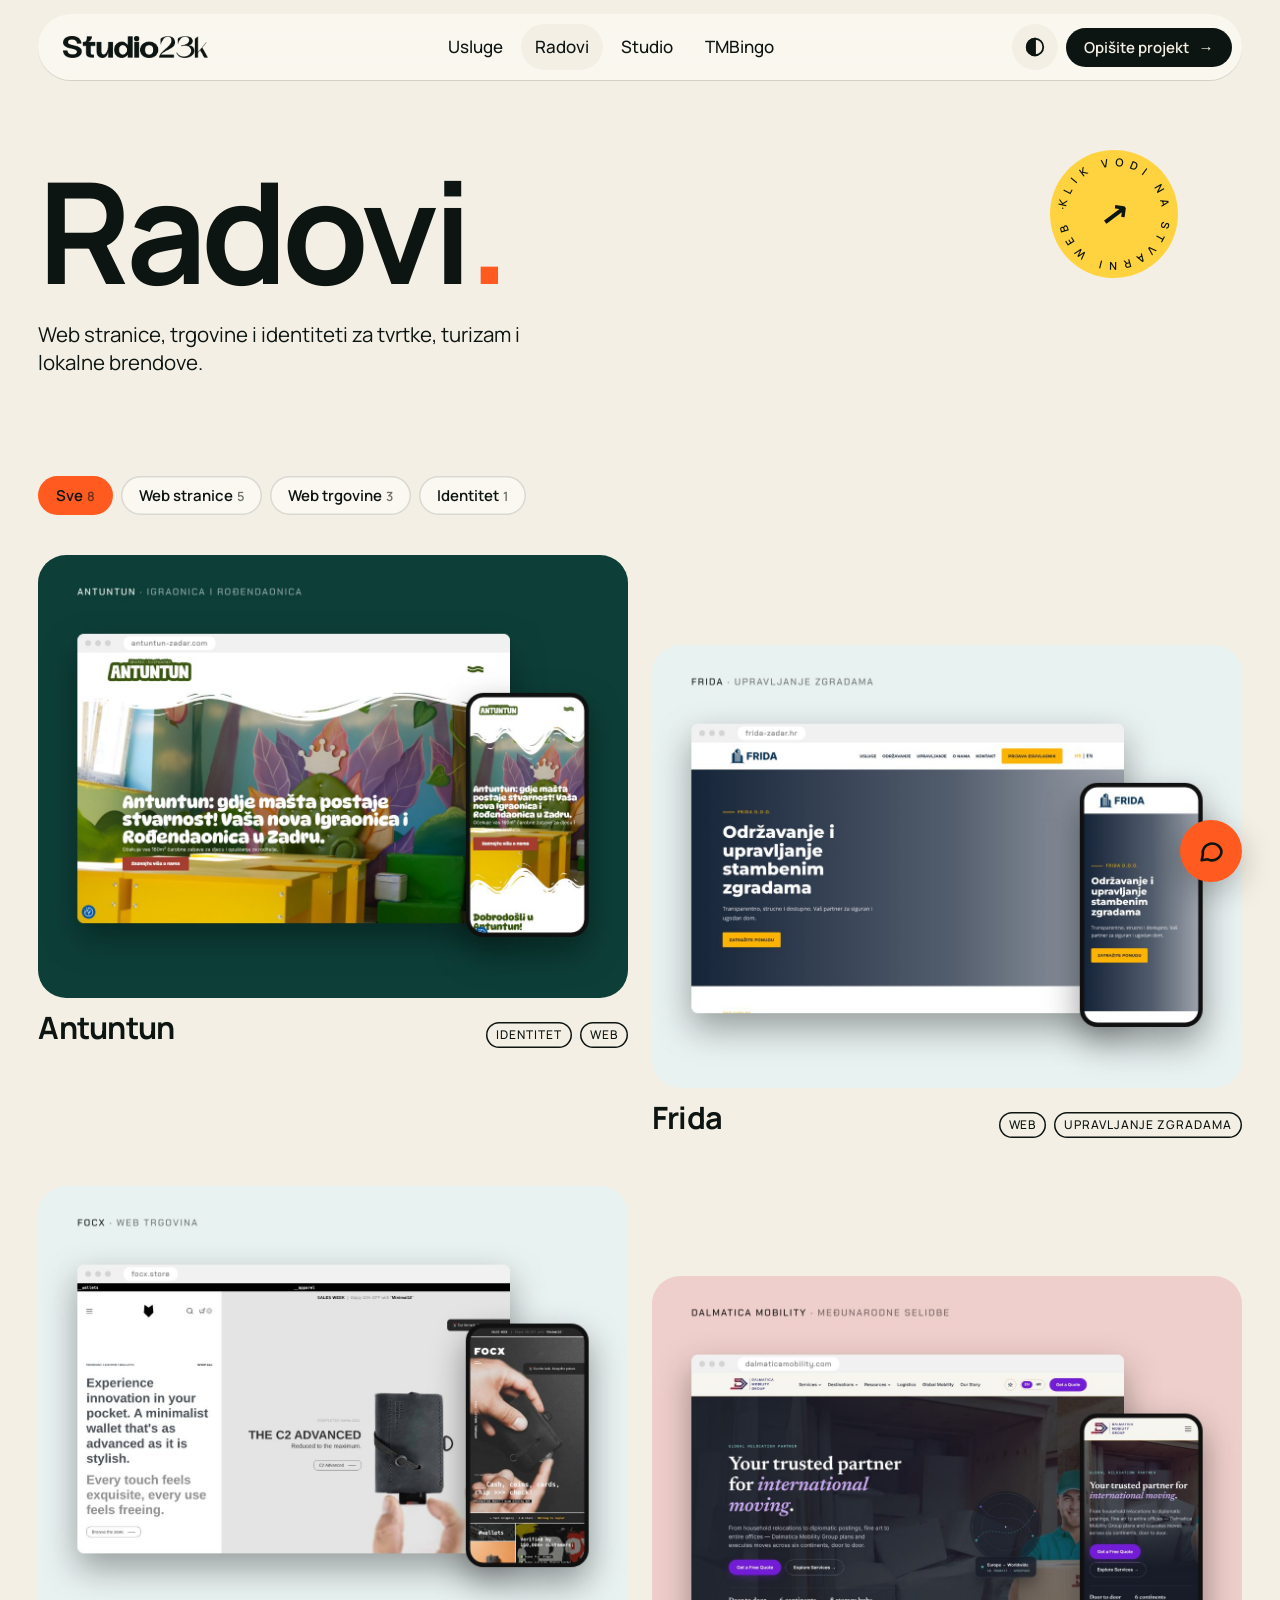
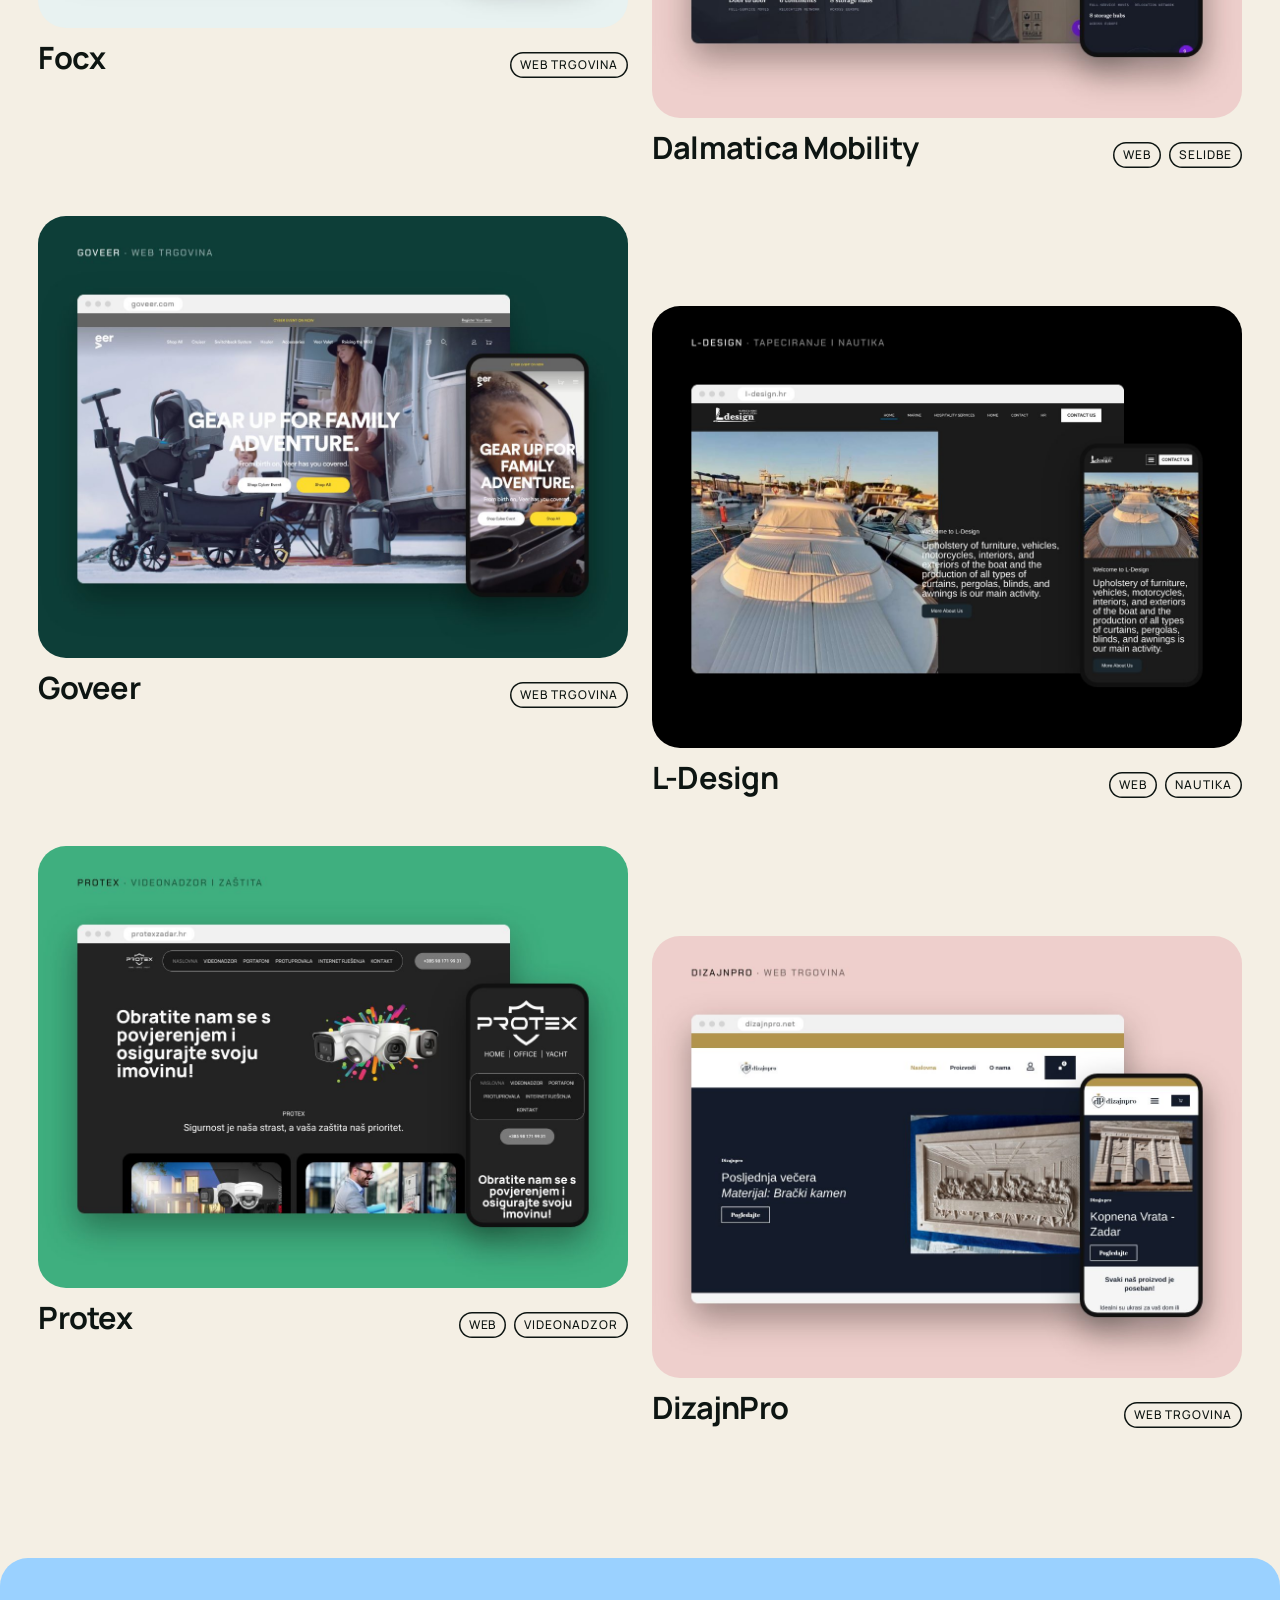
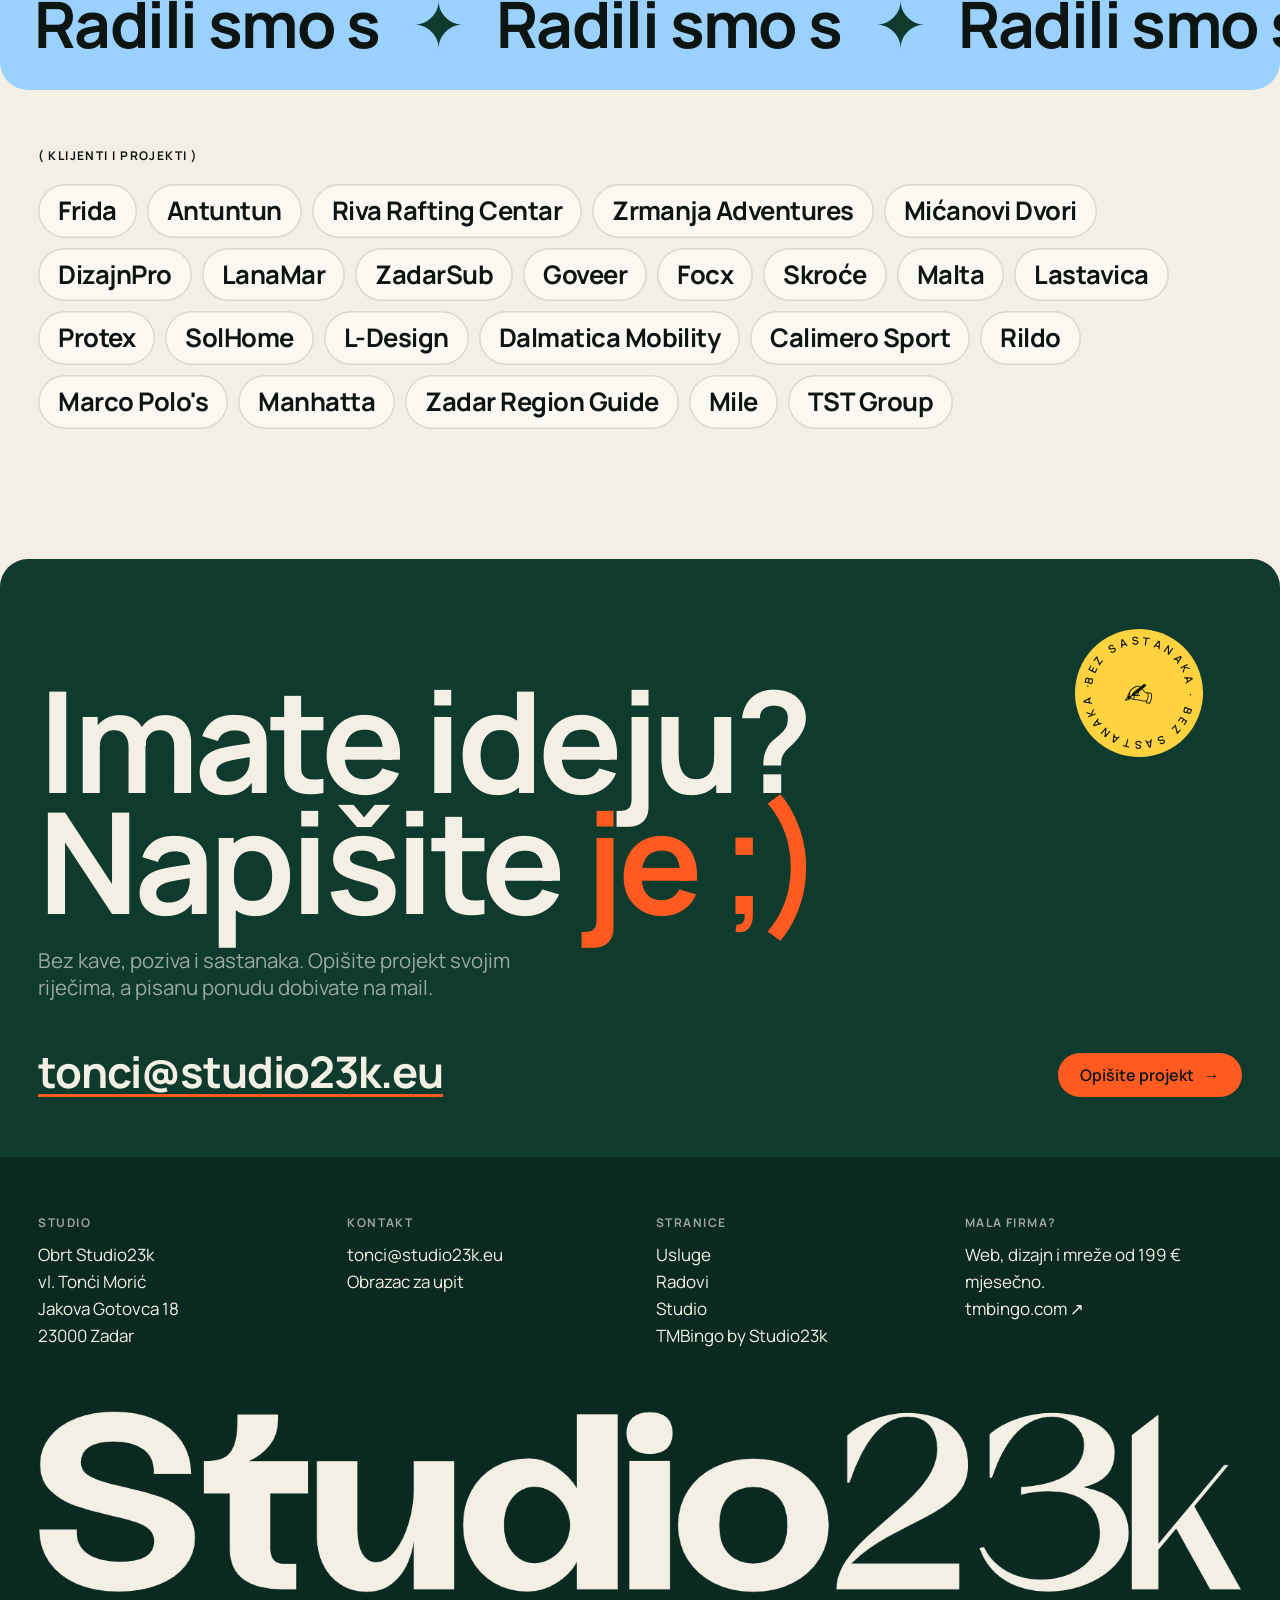
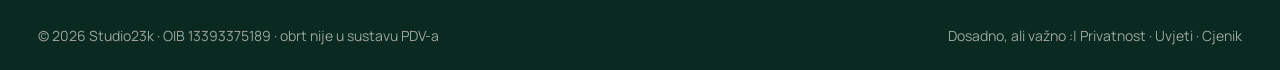
==== commit 191a110d: "Glavna adresa https://www.studio23k.eu (canonical, sitemap, robots, schema, llms.txt, preusmjeravanj" ====
--- a/radovi/index.html
+++ b/radovi/index.html
@@ -6,14 +6,14 @@
 <title>Radovi · Studio23k, Zadar</title>
 <meta name="description" content="Odabrani radovi Studio23k: web stranice, web trgovine i vizualni identiteti za tvrtke i turizam u Zadru i Hrvatskoj.">
 <meta name="theme-color" content="#f4efe4">
-<link rel="canonical" href="https://studio23k.eu/radovi/">
+<link rel="canonical" href="https://www.studio23k.eu/radovi/">
 <meta property="og:type" content="website">
 <meta property="og:locale" content="hr_HR">
 <meta property="og:site_name" content="Studio23k">
-<meta property="og:url" content="https://studio23k.eu/radovi/">
+<meta property="og:url" content="https://www.studio23k.eu/radovi/">
 <meta property="og:title" content="Radovi · Studio23k, Zadar">
 <meta property="og:description" content="Odabrani radovi Studio23k: web stranice, web trgovine i vizualni identiteti za tvrtke i turizam u Zadru i Hrvatskoj.">
-<meta property="og:image" content="https://studio23k.eu/assets/og-image.jpg">
+<meta property="og:image" content="https://www.studio23k.eu/assets/og-image.jpg">
 <meta name="twitter:card" content="summary_large_image">
 <link rel="icon" type="image/png" href="/assets/favicon.png">
 <link rel="apple-touch-icon" href="/assets/apple-touch-icon.png">
@@ -24,13 +24,13 @@
 {
  "@context": "https://schema.org",
  "@type": "ProfessionalService",
- "@id": "https://studio23k.eu/#studio",
+ "@id": "https://www.studio23k.eu/#studio",
  "name": "Studio23k",
  "slogan": "Mi prodajemo ideje. Usluge su samo alat.",
  "description": "Kreativni i digitalni studio iz Zadra za veće projekte: web platforme i trgovine po mjeri, web aplikacije, brend identitet, foto i video te kampanje. Paket za male firme je TMBingo by Studio23k.",
- "url": "https://studio23k.eu/",
- "logo": "https://studio23k.eu/assets/apple-touch-icon.png",
- "image": "https://studio23k.eu/assets/og-image.jpg",
+ "url": "https://www.studio23k.eu/",
+ "logo": "https://www.studio23k.eu/assets/apple-touch-icon.png",
+ "image": "https://www.studio23k.eu/assets/og-image.jpg",
  "email": "tonci@studio23k.eu",
  "telephone": "+385 92 405 0600",
  "taxID": "13393375189",
